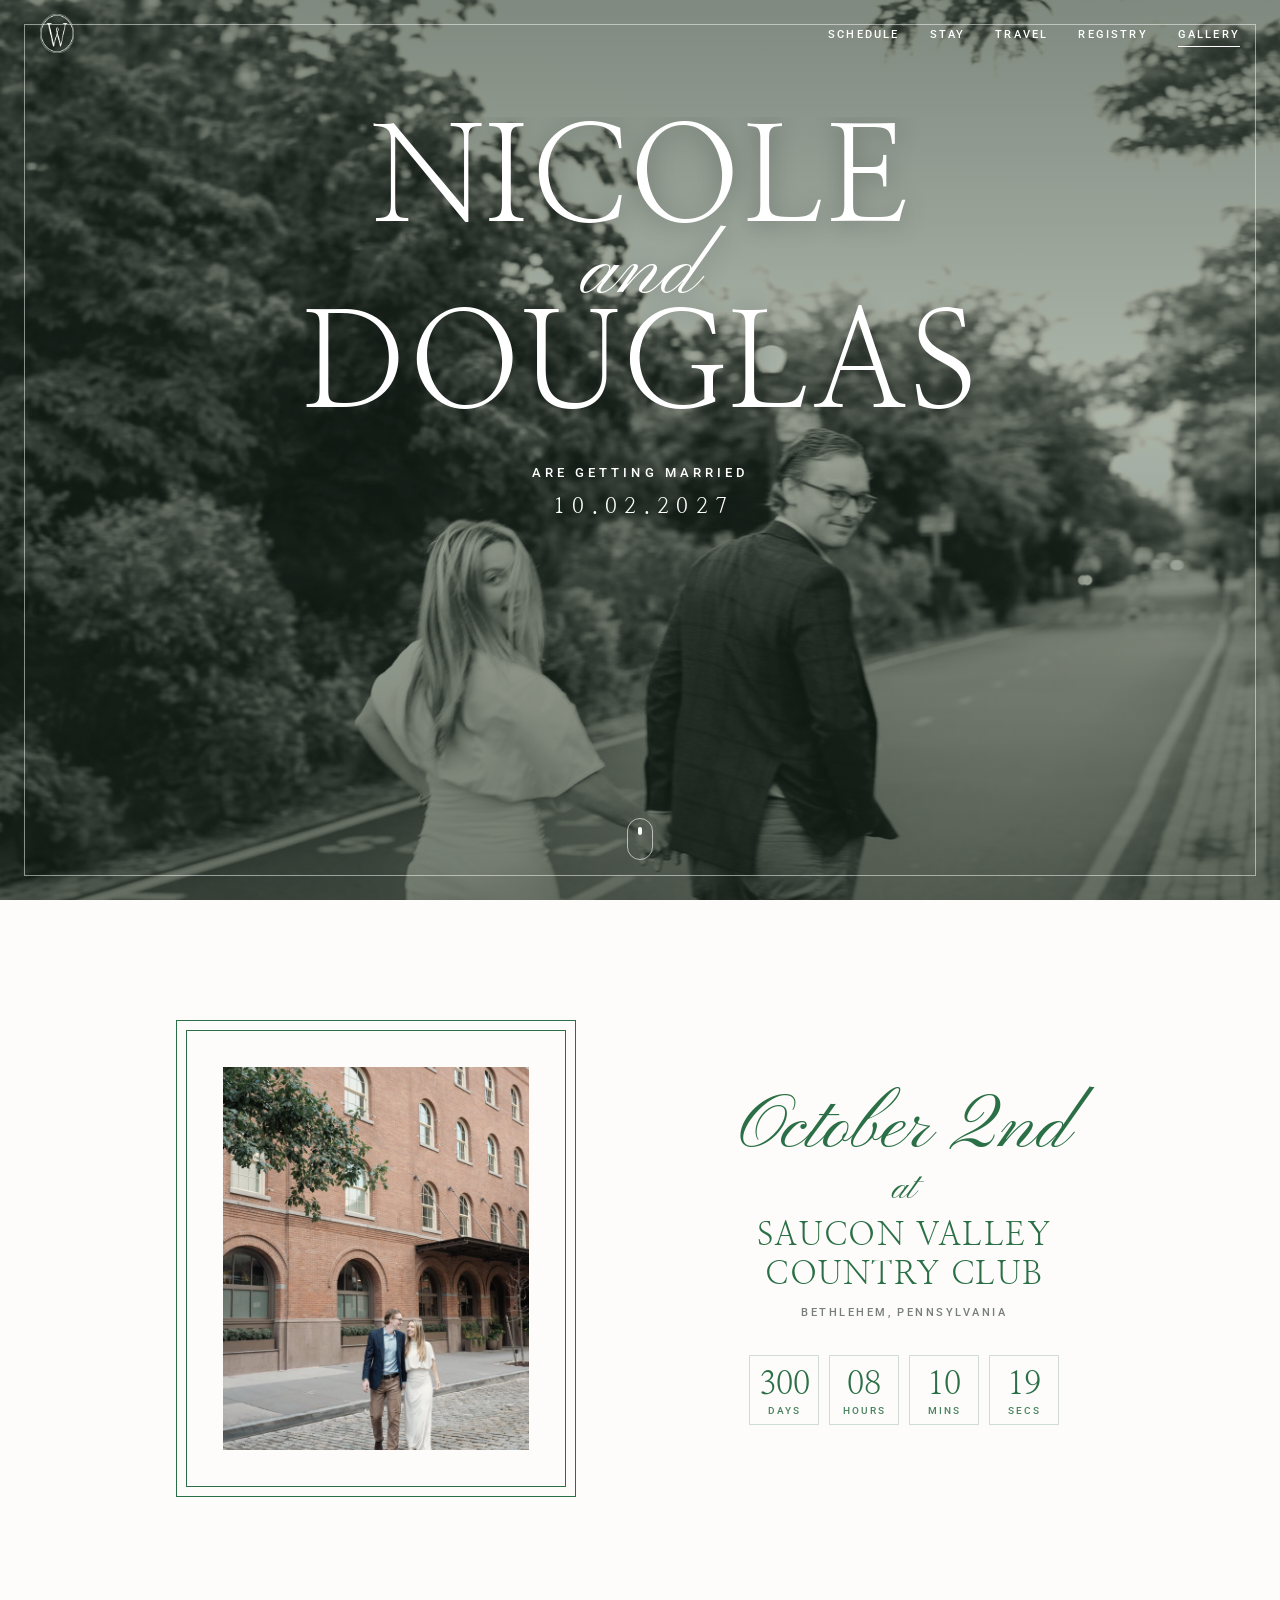
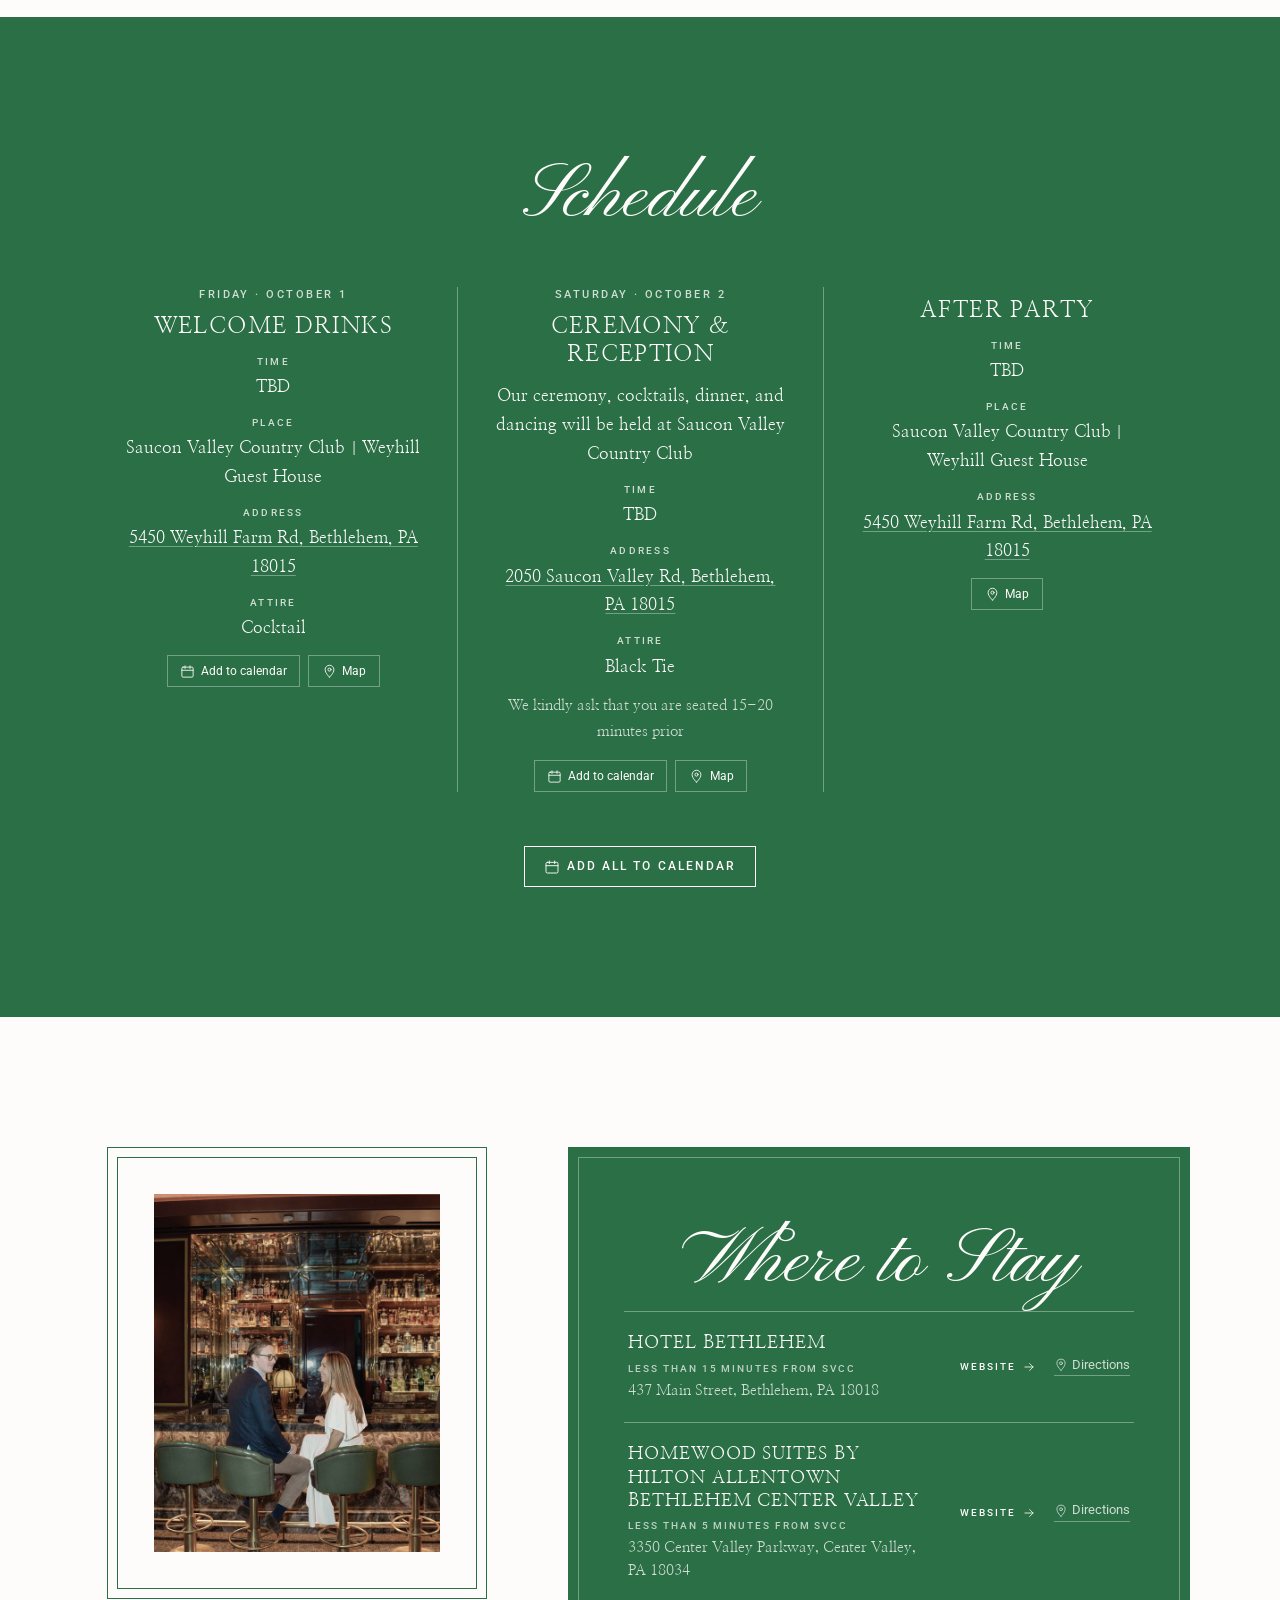
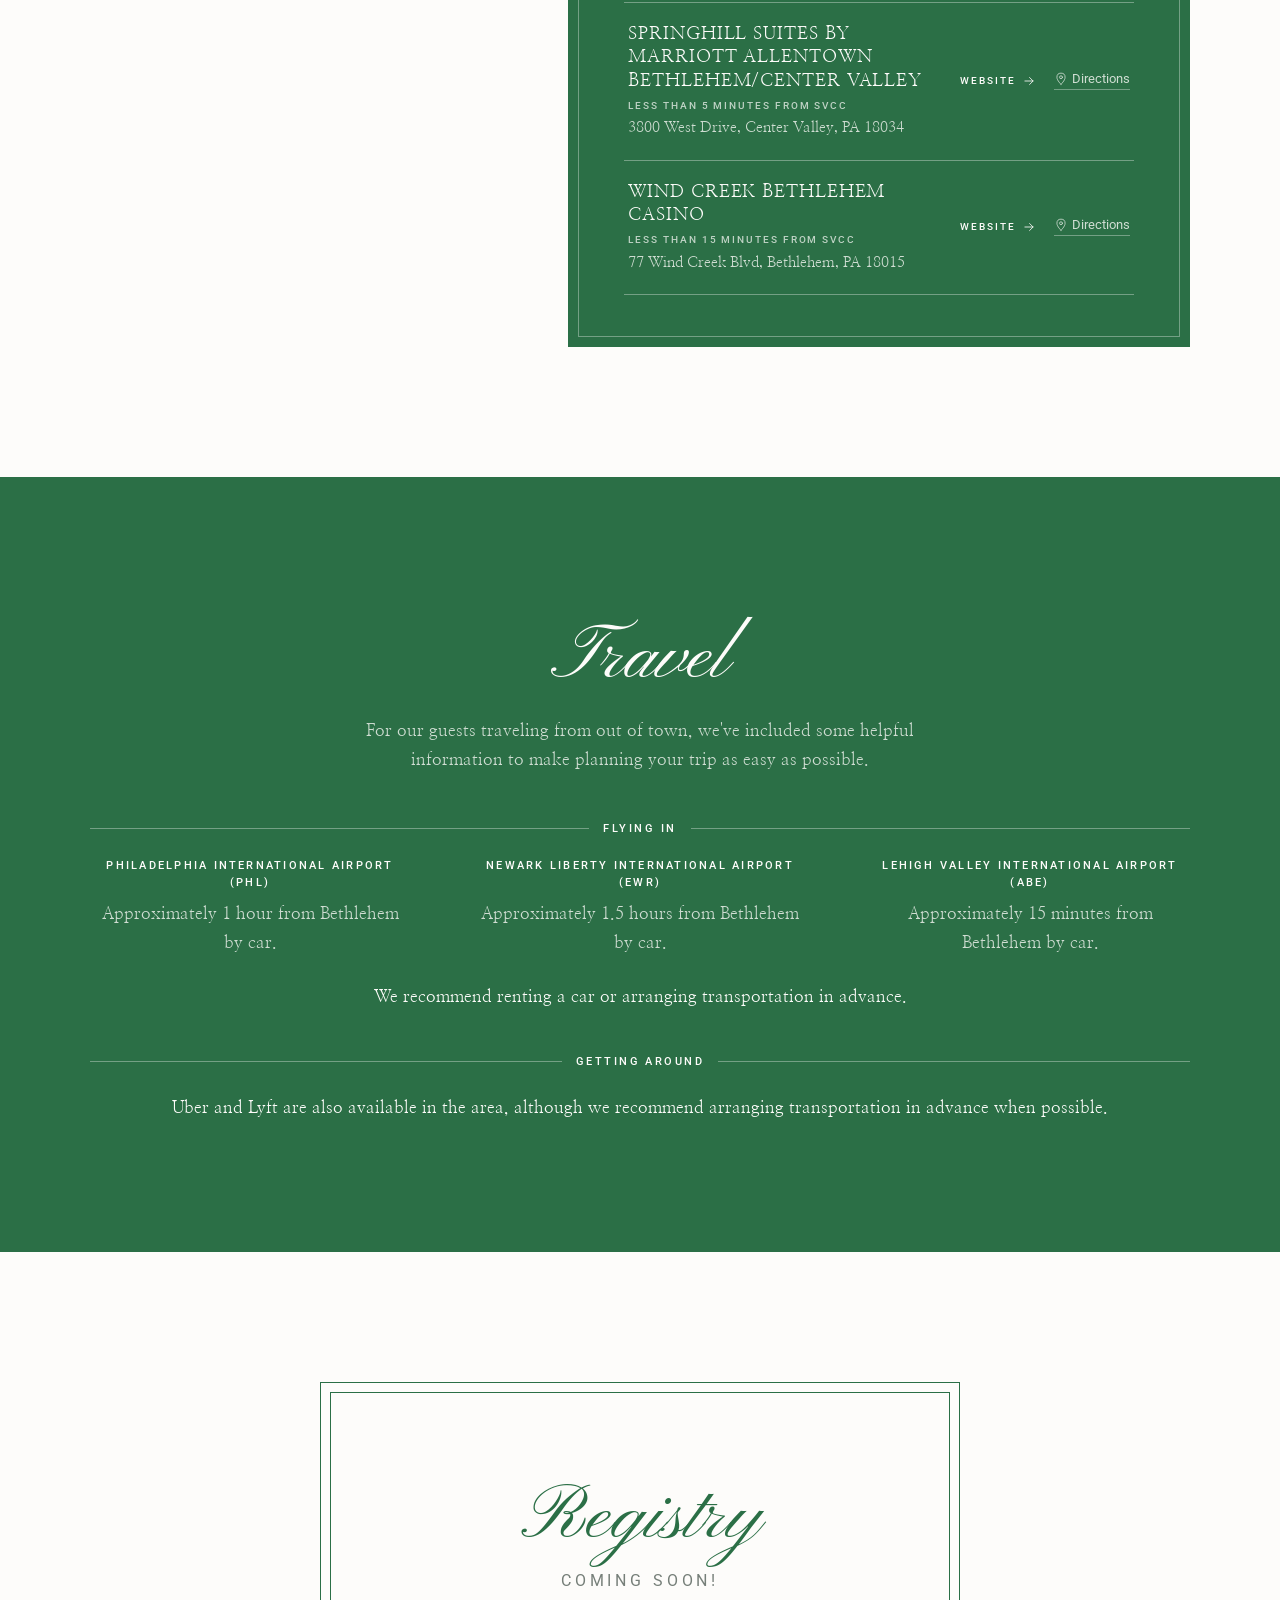
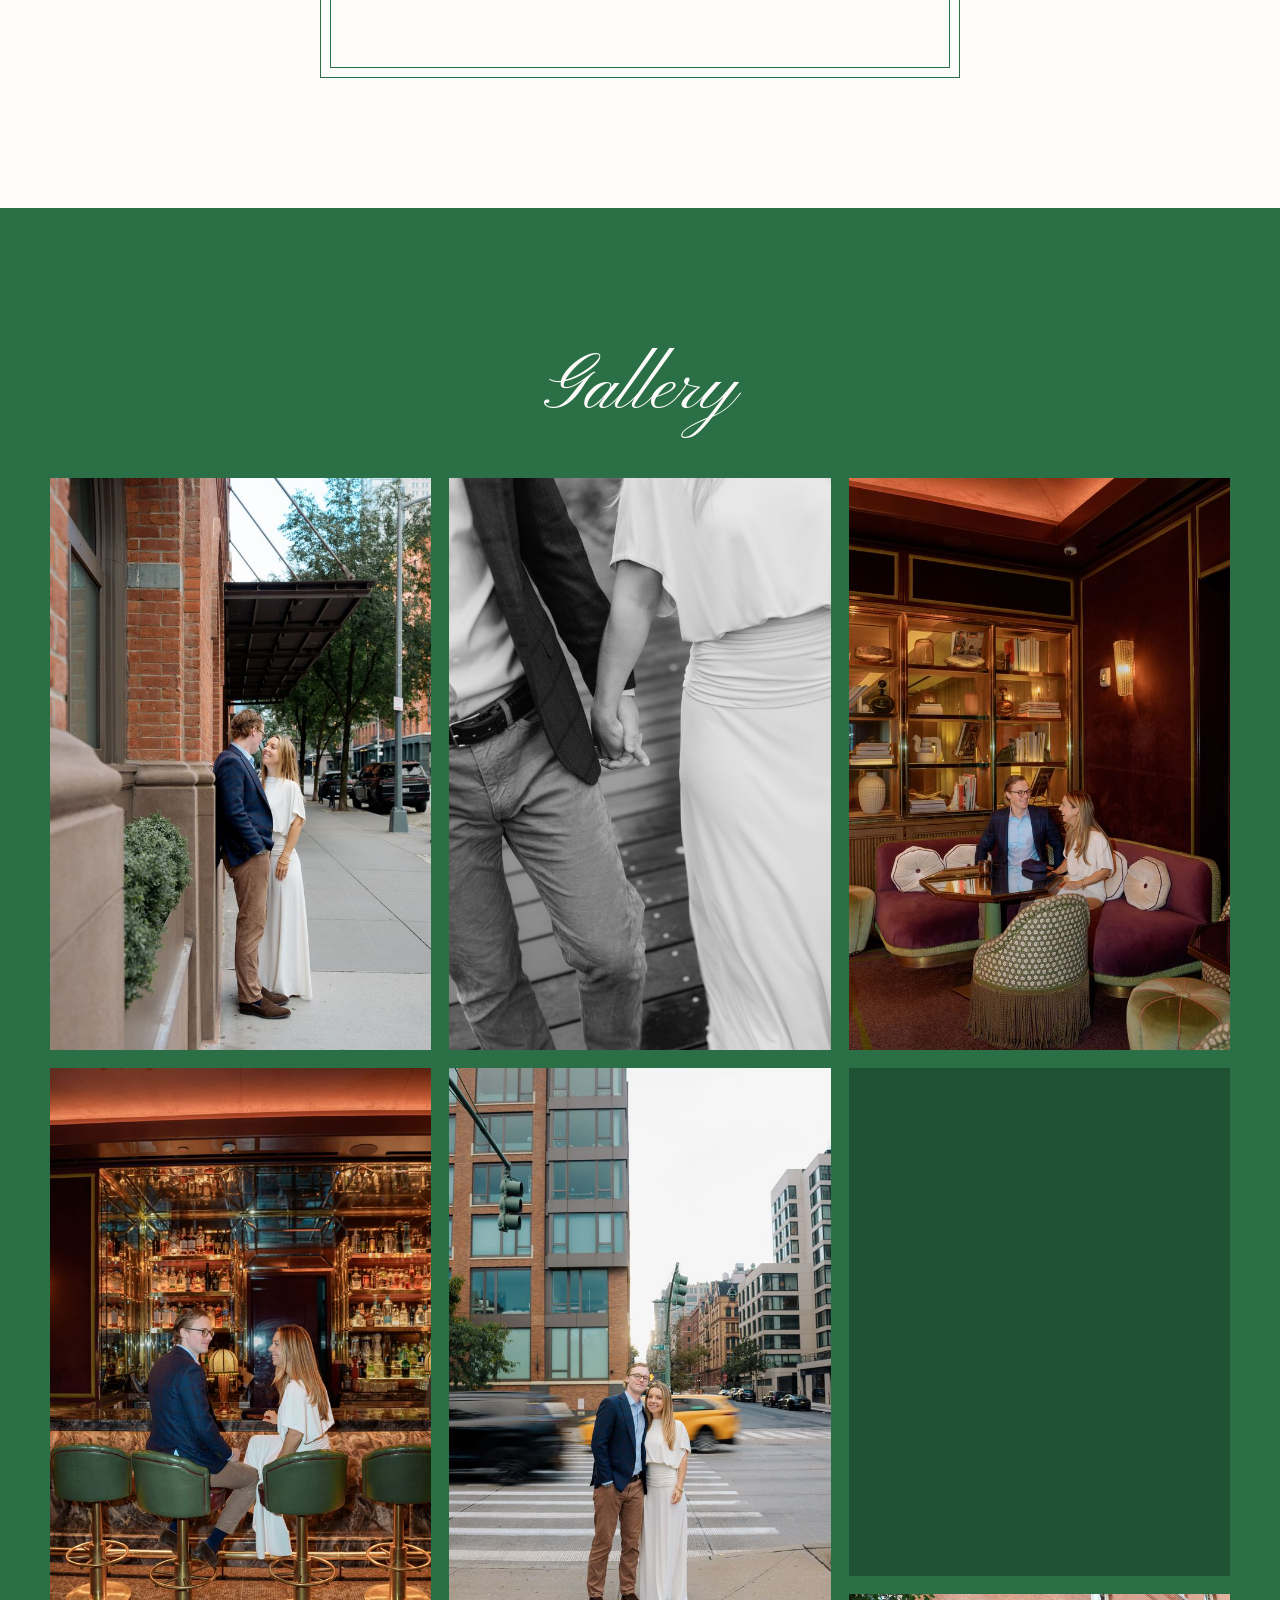
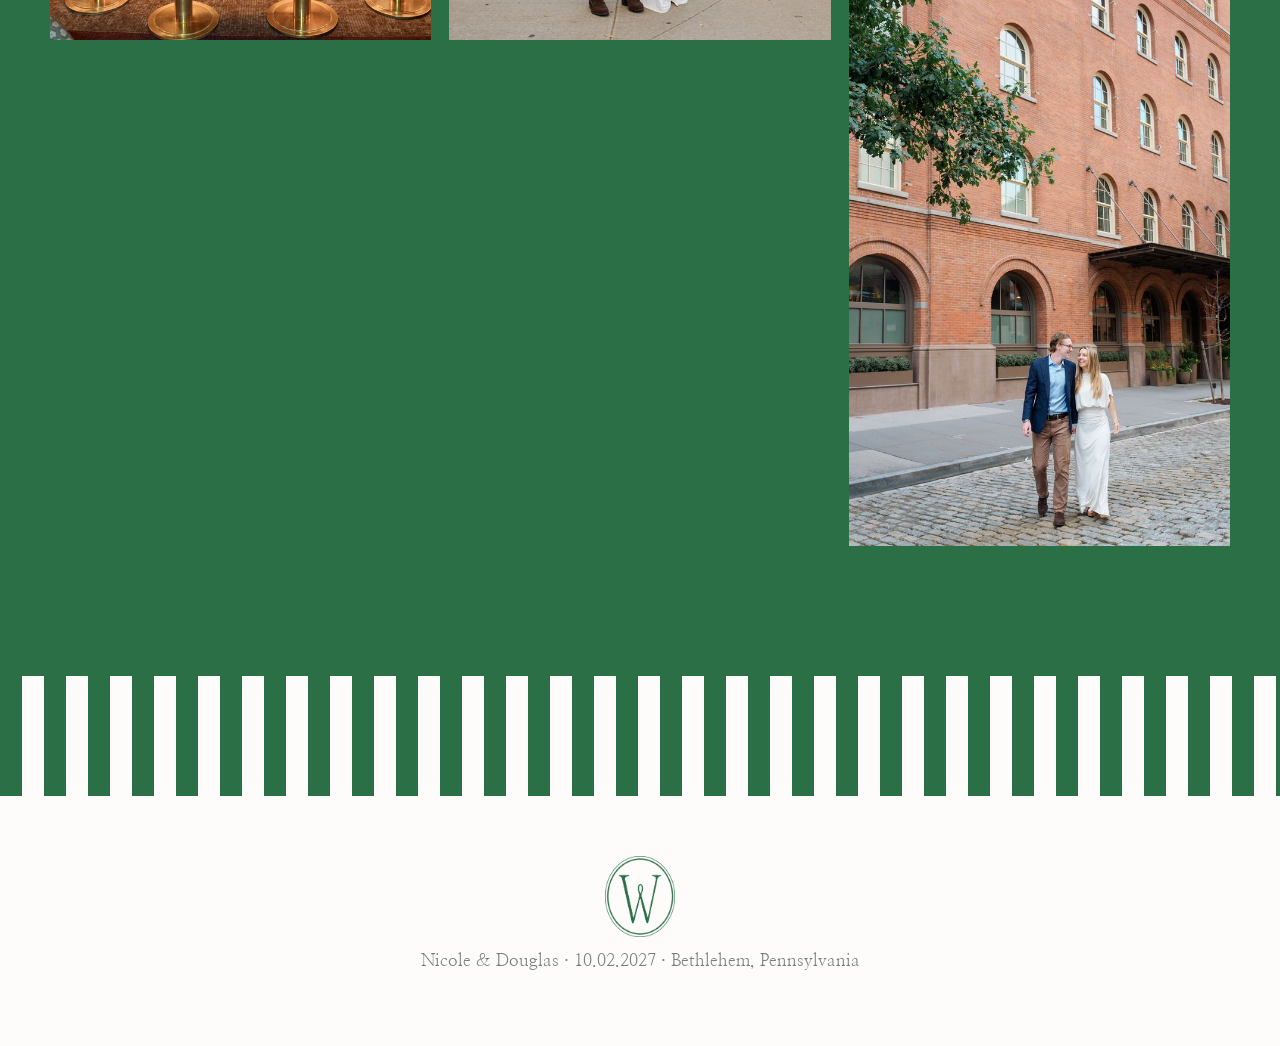
==== index.html @ 2b071f9e "Connect the room RSVP form to the Google Sheet Co-Authored-By: Claude Opus 5.5 <noreply@anthropic.co" ====
<!doctype html>
<html lang="en">
<head>
<meta charset="utf-8">
<meta name="viewport" content="width=device-width, initial-scale=1">
<title>Our Wedding</title>
<link rel="preconnect" href="https://fonts.googleapis.com">
<link rel="preconnect" href="https://fonts.gstatic.com" crossorigin>
<link href="https://fonts.googleapis.com/css2?family=Nanum+Myeongjo:wght@400;700&family=Roboto:wght@400;500&family=Pinyon+Script&display=swap" rel="stylesheet">
<script src="content.js?v=202611121103"></script>
<link rel="stylesheet" href="style.css?v=202611121103">
<link rel="icon" type="image/png" href="crest.png">
</head>
<body class="locked">

<div id="intro" aria-label="Invitation">
  <div class="env" id="env">
    <div class="env-back"></div>
    <div class="env-card" id="envCard">
      <div class="mono" id="cardMono"></div>
      <p class="label">You're invited</p>
      <div class="who" id="cardWho"></div>
      <p class="label when" id="cardWhen"></p>
      <form id="pwForm" autocomplete="off">
        <input id="pwInput" type="password" placeholder="Password" aria-label="Password">
        <button class="btn" type="submit">Open</button>
        <p class="err" id="pwErr"></p>
      </form>
    </div>
    <div class="env-front"></div>
    <div class="env-flap"></div>
    <button class="seal" id="seal" aria-label="Open the invitation"></button>
  </div>
  <p class="intro-hint">Tap the seal to open</p>
</div>

<nav class="nav" id="nav">
  <a class="mono" href="#top" id="navMono"></a>
  <ul class="nav-links" id="navLinks"></ul>
  <button class="burger" id="burger" aria-label="Menu" aria-expanded="false"><span></span><span></span><span></span></button>
</nav>
<div class="menu" id="menu"></div>

<main>
  <header class="hero" id="top">
    <figure class="hero-bg" id="heroPhoto" hidden></figure>
    <canvas class="petals" id="petals"></canvas>
    <div class="hero-text">
      <h1 class="names" id="heroNames"></h1>
      <p class="label hero-kicker rise" style="--d:2.2s" id="heroLine"></p>
      <p class="hero-date rise" style="--d:2.5s" id="heroDate"></p>
    </div>
    <a class="scroll-cue rise" style="--d:2.9s" href="#date" aria-label="Scroll down"></a>
  </header>
  <section class="std" id="date"></section>
  <div class="ribbon" id="ribbon" hidden aria-hidden="true"><div class="ribbon-track" id="ribbonTrack"></div></div>

  <section class="sec tone-blue" id="welcome"></section>
  <section class="sec tone-ivory" id="schedule"></section>
  <section class="sec tone-blue" id="stay"></section>
  <section class="sec tone-ivory" id="travel"></section>
  <section class="sec tone-blue" id="todo"></section>
  <section class="sec tone-ivory" id="attire"></section>
  <section class="sec tone-blue" id="faq"></section>
  <section class="sec" id="registry"></section>
  <section class="sec gallery" id="gallery"></section>
  <section class="sec rsvp" id="rsvp"></section>
</main>

<div class="stripes" aria-hidden="true"></div>
<footer>
  <div class="mono" id="footMono"></div>
  <p id="footText"></p>
</footer>

<button class="to-top" id="toTop" aria-label="Back to top"></button>

<div class="lightbox" id="lightbox" hidden role="dialog" aria-modal="true" aria-label="Photo viewer">
  <figure class="lb-stage"><img id="lbImg" alt=""></figure>
  <button class="lb-btn lb-prev" id="lbPrev" aria-label="Previous photo"></button>
  <button class="lb-btn lb-next" id="lbNext" aria-label="Next photo"></button>
  <button class="lb-close" id="lbClose" aria-label="Close photo viewer"></button>
  <p class="lb-count" id="lbCount"></p>
</div>

<script>
(() => {
const S = window.SITE || {};
const $ = (s, r = document) => r.querySelector(s);
const $$ = (s, r = document) => [...r.querySelectorAll(s)];
const esc = s => String(s ?? "").replace(/[&<>"']/g, c => ({ "&": "&amp;", "<": "&lt;", ">": "&gt;", '"': "&quot;", "'": "&#39;" })[c]);
const reduce = matchMedia("(prefers-reduced-motion: reduce)").matches;
const FX = { leaves: false, hearts: false, ...(S.effects || {}) };
/* Photos come in -640/-1280/-2000 sizes; a full file name (".jpg") is used as-is */
const isFile = b => /\.(jpe?g|png|webp|gif)$/i.test(b);
const imgAttrs = (b, sizes, w = 1280) => isFile(b) ? `src="${esc(b)}"`
  : `src="${esc(b)}-${w}.jpg" srcset="${[640, 1280, 2000].map(x => `${esc(b)}-${x}.jpg ${x}w`).join(", ")}" sizes="${sizes}"`;
const mapUrl = q => "https://www.google.com/maps/search/?api=1&query=" + encodeURIComponent(q);
const store = { get(k) { try { return sessionStorage.getItem(k); } catch { return null; } },
                set(k, v) { try { sessionStorage.setItem(k, v); } catch {} } };

const ICONS = {
  drinks: '<path d="M5 4h14l-7 8z"/><path d="M12 12v7M8 20h8"/><path d="M15 4l2-2"/>',
  rings: '<circle cx="9" cy="14" r="5"/><circle cx="15" cy="14" r="5"/><path d="M10 5l2-2.5L14 5l-2 2z"/>',
  dinner: '<circle cx="12" cy="13" r="5"/><path d="M3 4v5a1.5 1.5 0 0 0 3 0V4M4.5 9v11"/><path d="M20 4c-1.6 1-2.2 3-2.2 6H20v10"/>',
  party: '<path d="M9 18V6l11-2v12"/><circle cx="6" cy="18" r="3"/><circle cx="17" cy="16" r="3"/>',
  sun: '<circle cx="12" cy="10" r="4"/><path d="M12 2v2M4.9 4.9l1.4 1.4M2 10h2M20 10h2M17.7 6.3l1.4-1.4"/><path d="M2 18c2.5-2 5-2 7.5 0s5 2 7.5 0 3.5-1.3 5 0"/>',
  coffee: '<path d="M4 9h13v5a5 5 0 0 1-5 5H9a5 5 0 0 1-5-5z"/><path d="M17 11h1.5a2.5 2.5 0 0 1 0 5H17"/><path d="M8 3v3M12 3v3"/>',
  heart: '<path d="M12 20s-7-4.4-7-10a4 4 0 0 1 7-2.6A4 4 0 0 1 19 10c0 5.6-7 10-7 10z"/>',
  car: '<path d="M3 16v-4l2.2-5h13.6L21 12v4z"/><circle cx="7.5" cy="16.5" r="2"/><circle cx="16.5" cy="16.5" r="2"/><path d="M3 12h18"/>',
  plane: '<path d="M10.5 13.5L3 11l1.5-1.5 8 .5 5-5c1-1 2.5-1 3 0s0 2-1 3l-5 5 .5 8L13.5 22 11 14.5"/>',
  boat: '<path d="M3 15h18l-3 5H6z"/><path d="M12 3v12M12 4l6 8h-6"/>',
  bus: '<rect x="4" y="4" width="16" height="13" rx="2"/><path d="M4 11h16"/><circle cx="8" cy="19" r="1.5"/><circle cx="16" cy="19" r="1.5"/>',
  bike: '<circle cx="6" cy="16" r="4"/><circle cx="18" cy="16" r="4"/><path d="M6 16l4-8h5l3 8M10 8l3 8M9 6h3"/>',
  pin: '<path d="M12 21s-7-6.2-7-12a7 7 0 0 1 14 0c0 5.8-7 12-7 12z"/><circle cx="12" cy="9" r="2.5"/>',
  calendar: '<rect x="3" y="5" width="18" height="16" rx="2"/><path d="M3 10h18M8 3v4M16 3v4"/>',
  flip: '<path d="M4 12a8 8 0 0 1 14-5.3L20 9M20 4v5h-5"/><path d="M20 12a8 8 0 0 1-14 5.3L4 15M4 20v-5h5"/>',
  up: '<path d="M12 19V5M6 11l6-6 6 6"/>',
  arrow: '<path d="M5 12h14M13 6l6 6-6 6"/>',
  star: '<path d="M12 3l2.6 5.6 6 .7-4.5 4.1 1.2 6L12 16.5 6.7 19.4l1.2-6L3.4 9.3l6-.7z"/>'
};
const icon = n => `<svg class="icon" viewBox="0 0 24 24" aria-hidden="true">${ICONS[n] || ICONS.heart}</svg>`;
const SQUIG = "";
const head = (title, intro, kicker) =>
  `<div class="sec-head" data-reveal>${kicker ? `<p class="label">${esc(kicker)}</p>` : ""}<h2 class="title">${esc(title)}</h2>${SQUIG}${intro ? `<p class="intro">${esc(intro)}</p>` : ""}</div>`;

/* ---------- Colors & basics ---------- */
const monoSvg = () => `<span class="crest" aria-hidden="true"></span>`;
const colorVars = { primary: "--primary", primaryDark: "--primary-deep", accent: "--accent", background: "--bg", card: "--paper", tint: "--tint1", tint2: "--tint2", text: "--ink" };
for (const [k, v] of Object.entries(S.colors || {})) if (colorVars[k] && v) document.documentElement.style.setProperty(colorVars[k], v);

/* Adobe Fonts (MissLeGatees Pro) once the kit ID is set in content.js */
const F = S.fonts || {};
if (/^[a-z0-9]{5,12}$/i.test(F.adobeKitId || "") && F.scriptFamily) {
  const l = document.createElement("link");
  l.rel = "stylesheet"; l.href = `https://use.typekit.net/${F.adobeKitId}.css`;
  document.head.append(l);
  document.documentElement.style.setProperty("--script", `"${F.scriptFamily.replace(/["\\]/g, "")}", "Pinyon Script", cursive`);
}

const C = S.couple || {};
const mono = C.monogram || "";
const both = `${C.one || ""} & ${C.two || ""}`;
document.title = S.siteTitle || both;
$("#navMono").innerHTML = monoSvg();
$("#footMono").innerHTML = monoSvg();
$("#footText").textContent = [both, S.dateText, S.location].filter(Boolean).join(" · ") + (S.footer ? ` — ${S.footer}` : "");

/* ---------- Hero ---------- */
const H = S.hero || {};
$("#heroNames").innerHTML = `<span>${esc(C.one)}</span><span class="and">and</span><span>${esc(C.two)}</span>`;
$("#heroDate").textContent = S.dateText || "";
$("#heroLine").textContent = H.kicker || "";
if (H.photo) {
  $("#heroPhoto").hidden = false;
  $("#heroPhoto").innerHTML = `<img ${imgAttrs(H.photo, "100vw", 2000)} alt="${esc(both)}" fetchpriority="high" style="object-position:${esc(H.position || "50% 50%")}">`;
  $(".hero").classList.add("has-photo");
  document.body.classList.add("photo-hero");
}

/* ---------- Save the date: framed photo + date and place ---------- */
const shown = sec => sec && sec.show !== false;
const D = shown(S.saveTheDate) && S.saveTheDate;
if (D) {
  $("#date").innerHTML = `<div class="std-wrap">
    ${D.photo ? `<figure class="framed" data-reveal><img ${imgAttrs(D.photo, "(min-width: 820px) 400px, 84vw")} alt="${esc(D.alt)}" loading="lazy" decoding="async"></figure>` : ""}
    <div class="std-text" data-reveal style="--d:.15s">
      ${D.day ? `<p class="std-day">${esc(D.day)}</p>` : ""}
      ${D.place ? `<p class="std-at">at</p><p class="std-place">${esc(D.place)}</p>` : ""}
      ${D.city ? `<p class="label">${esc(D.city)}</p>` : ""}
      <div class="countdown" id="countdown"></div>
      ${H.tagline ? `<p class="std-note">${esc(H.tagline)}</p>` : ""}
    </div></div>`;
} else $("#date").remove();

/* ---------- Scrolling ribbon ---------- */
if (S.ribbon !== false) {
  const bits = [both, S.dateText, S.location].filter(Boolean).map(t => `<span>${esc(t)}</span><i class="crest" aria-hidden="true"></i>`).join("");
  const run = `<div class="ribbon-run">${bits.repeat(3)}</div>`;
  $("#ribbonTrack").innerHTML = run + run;
  $("#ribbon").hidden = false;
}

/* ---------- Welcome ---------- */
const W = shown(S.welcome) && S.welcome;
if (W) {
  const photos = (W.photos || []).slice(0, 5);
  const n = photos.length;
  $("#welcome").innerHTML = `<div class="paper"><div class="welcome">
    <div data-reveal>
      ${W.kicker ? `<p class="label">${esc(W.kicker)}</p>` : ""}
      <h2 class="title">${esc(W.title)}</h2>${SQUIG}
      <div style="margin-top:22px">${(W.paragraphs || []).map(p => `<p>${esc(p)}</p>`).join("")}</div>
      ${W.signature ? `<div class="sig">${esc(W.signature)}</div>` : ""}
    </div>
    ${n ? `<div class="polaroids" id="pols">${photos.map((p, i) => {
      const off = i - (n - 1) / 2;
      return `<figure class="pol" style="--x:${off * 58}%;--y:${(i % 2 ? -14 : 12)}px;--r:${off * 8 + (i % 2 ? 3 : -2)}deg;--r0:${(i % 2 ? 4 : -3)}deg;--d:${i * 120}ms;z-index:${i}">
        <div class="ph" ${p.src ? `style="background-image:url('${esc(p.src)}')"` : ""}>${p.src ? "" : "Your photo"}</div>
        <figcaption>${esc(p.caption)}</figcaption></figure>`;
    }).join("")}</div>` : ""}
  </div></div>`;
} else $("#welcome").remove();

/* ---------- Schedule ---------- */
const pad = n => String(n).padStart(2, "0");
const parseDay = d => { const [y, m, dd] = d.split("-").map(Number); return new Date(y, m - 1, dd); };
const fmtDay = d => parseDay(d).toLocaleDateString("en-US", { weekday: "long", month: "long", day: "numeric" }).replace(", ", " · ");
const fmtTime = t => { const [h, m] = t.split(":").map(Number); return `${(h % 12) || 12}:${pad(m)} ${h < 12 ? "AM" : "PM"}`; };
const events = S.schedule?.events || [];
if (events.length) {
  const row = (k, v) => v ? `<dt>${k}</dt><dd>${v}</dd>` : "";
  $("#schedule").innerHTML = `<div class="paper">${head(S.schedule.title, S.schedule.intro)}
    <div class="details">
    ${events.map((e, i) => `<article class="detail" data-reveal style="--d:${i * 120}ms">
      <div class="ev">
        ${e.date ? `<p class="label">${esc(fmtDay(e.date))}</p>` : ""}
        <h3>${esc(e.name)}</h3>
        ${e.description ? `<p class="ev-desc">${esc(e.description)}</p>` : ""}
        <dl>
          ${row("Time", e.time ? esc(e.time) : e.allDay ? "All day" : esc([e.start, e.end].filter(Boolean).map(fmtTime).join(" – ")))}
          ${row("Place", esc(e.venue).replace(/ \| /g, ' <span class="sep">|</span> '))}
          ${e.address ? row("Address", `<a href="${mapUrl(e.address)}" target="_blank" rel="noopener">${esc(e.address)}</a>`) : ""}
          ${row("Attire", esc(e.attire))}
        </dl>
        ${e.note ? `<p class="note">${esc(e.note)}</p>` : ""}
        <div class="ev-actions">
          ${e.date ? `<button class="chip-btn" data-ics="${i}">${icon("calendar")} Add to calendar</button>` : ""}
          ${e.address ? `<a class="chip-btn" href="${mapUrl(e.address)}" target="_blank" rel="noopener">${icon("pin")} Map</a>` : ""}
        </div>
      </div></article>`).join("")}
    </div>
    <div class="cal-all" data-reveal><button class="btn" data-ics="all">${icon("calendar")} Add all to calendar</button></div>
    </div>`;
} else $("#schedule").remove();

/* Calendar file (.ics) */
const icsEsc = s => String(s || "").replace(/[\\;,]/g, m => "\\" + m).replace(/\n/g, "\\n");
const ymd = d => `${d.getFullYear()}${pad(d.getMonth() + 1)}${pad(d.getDate())}`;
function downloadIcs(list, name) {
  const now = new Date();
  const stamp = `${now.getUTCFullYear()}${pad(now.getUTCMonth() + 1)}${pad(now.getUTCDate())}T${pad(now.getUTCHours())}${pad(now.getUTCMinutes())}00Z`;
  const L = ["BEGIN:VCALENDAR", "VERSION:2.0", "PRODID:-//Wedding Website//EN", "CALSCALE:GREGORIAN"];
  list.filter(e => e.date).forEach((e, i) => {
    const day = parseDay(e.date), next = new Date(day); next.setDate(day.getDate() + 1);
    L.push("BEGIN:VEVENT", `UID:${ymd(day)}-${i}-${Math.random().toString(36).slice(2)}@wedding`, `DTSTAMP:${stamp}`);
    if (e.allDay || !e.start) L.push(`DTSTART;VALUE=DATE:${ymd(day)}`, `DTEND;VALUE=DATE:${ymd(next)}`);
    else {
      L.push(`DTSTART:${ymd(day)}T${e.start.replace(":", "")}00`);
      if (e.end) L.push(`DTEND:${ymd(e.end <= e.start ? next : day)}T${e.end.replace(":", "")}00`);
    }
    L.push(`SUMMARY:${icsEsc(`${e.name} — ${both}`)}`, `LOCATION:${icsEsc([e.venue, e.address].filter(Boolean).join(", "))}`);
    if (e.note) L.push(`DESCRIPTION:${icsEsc(e.note)}`);
    L.push("END:VEVENT");
  });
  L.push("END:VCALENDAR");
  const a = document.createElement("a");
  a.href = URL.createObjectURL(new Blob([L.join("\r\n")], { type: "text/calendar" }));
  a.download = name.replace(/[^\w-]+/g, "-").toLowerCase() + ".ics";
  document.body.append(a); a.click(); a.remove();
  setTimeout(() => URL.revokeObjectURL(a.href), 1000);
}
document.addEventListener("click", e => {
  const b = e.target.closest("[data-ics]");
  if (!b) return;
  const k = b.dataset.ics;
  if (k === "all") downloadIcs(events, S.siteTitle || "wedding-weekend");
  else downloadIcs([events[+k]], events[+k].name);
  burst(e.clientX, e.clientY, 8);
});

/* ---------- Hotels: hotel key tags ---------- */
const hotels = S.stay?.hotels || [];
if (hotels.length) {
  const st = S.stay;
  $("#stay").innerHTML = `<div class="stay-split${st.photo ? "" : " no-photo"}">
    ${st.photo ? `<figure class="framed" data-reveal><img ${imgAttrs(st.photo, "(min-width: 900px) 380px, 84vw")} alt="${esc(st.alt)}" loading="lazy" decoding="async"></figure>` : ""}
    <div class="stay-panel on-green" data-reveal style="--d:.12s">${head(st.title, st.intro)}
    ${st.script ? `<p class="lead-script stay-script">${esc(st.script)}</p>` : ""}
    ${hotels.filter(h => h.price).length > 1 ? `<div class="toolbar"><button class="chip" id="sortBtn" aria-pressed="false">Sort by price ↑</button></div>` : ""}
    <ul class="hotel-list" id="hotelGrid">${hotels.map((h, i) => {
      const p = Math.max(1, Math.min(3, +h.price || 0));
      return `<li class="hotel" data-i="${i}" data-price="${h.price ? p : 0}">
        <div class="hotel-main">
          <h3>${h.link ? `<a class="hotel-link" href="${esc(h.link)}" target="_blank" rel="noopener">${esc(h.name)}</a>` : esc(h.name)}</h3>
          ${h.tag ? `<p class="hotel-tag">${esc(h.tag)}</p>` : ""}
          ${h.address ? `<p class="hotel-addr">${esc(h.address)}</p>` : ""}
          ${h.price ? `<div class="price">${"$".repeat(p)}<i>${"$".repeat(3 - p)}</i></div>` : ""}
          ${h.code ? `<div class="hotel-code"><span class="label">${esc(h.codeLabel || "Code")}</span>
            <span class="code">${esc(h.code)}</span><button class="copy" type="button" data-code="${esc(h.code)}">Copy</button></div>` : ""}
          ${h.note ? `<p class="hotel-addr">${esc(h.note)}</p>` : ""}
        </div>
        <div class="hotel-actions">
          ${h.link ? `<span class="hotel-cta">Website ${icon("arrow")}</span>` : ""}
          ${h.address ? `<a class="hotel-map" href="${mapUrl(h.address)}" target="_blank" rel="noopener">${icon("pin")} Directions</a>` : ""}
        </div>
      </li>`;
    }).join("")}</ul></div></div>`;
  const grid = $("#hotelGrid");
  grid.addEventListener("click", e => {
    const copy = e.target.closest(".copy");
    if (!copy) return;
    const done = () => { copy.textContent = "Copied ♥"; setTimeout(() => copy.textContent = "Copy", 1600); };
    navigator.clipboard?.writeText(copy.dataset.code).then(done, done) ?? done();
    burst(e.clientX, e.clientY, 8);
  });
  let sortMode = 0; // 0 original, 1 low→high, 2 high→low
  $("#sortBtn")?.addEventListener("click", ev => {
    sortMode = (sortMode + 1) % 3;
    ev.currentTarget.textContent = ["Sort by price ↑", "Price: low to high", "Price: high to low"][sortMode];
    ev.currentTarget.setAttribute("aria-pressed", sortMode ? "true" : "false");
    const cards = $$(".hotel", grid);
    const first = new Map(cards.map(c => [c, c.getBoundingClientRect()]));
    cards.sort((a, b) => sortMode === 0 ? a.dataset.i - b.dataset.i : sortMode === 1 ? a.dataset.price - b.dataset.price : b.dataset.price - a.dataset.price)
      .forEach(c => grid.append(c));
    if (!reduce) cards.forEach(c => { // slide cards to their new spots
      const a = first.get(c), b = c.getBoundingClientRect();
      c.animate([{ translate: `${a.left - b.left}px ${a.top - b.top}px` }, { translate: "0 0" }], { duration: 550, easing: "cubic-bezier(.3,.8,.3,1)" });
    });
  });
} else $("#stay").remove();

/* ---------- Travel ---------- */
const T = S.travel;
if (T && ((T.gettingHere || []).length || (T.gettingAround || []).length)) {
  const tiles = list => `<div class="facts">${list.map((t, i) => `<div class="fact" data-reveal style="--d:${i * 80}ms">
      <p class="fact-h">${esc(t.title)}</p><p>${esc(t.text)}</p></div>`).join("")}</div>`;
  $("#travel").innerHTML = `<div class="paper">${head(T.title, T.intro)}
    ${(T.gettingHere || []).length ? `<div class="sub">${esc(T.hereLabel || "Getting here")}</div>${tiles(T.gettingHere)}` : ""}
    ${T.hereNote ? `<p class="travel-note" data-reveal>${esc(T.hereNote)}</p>` : ""}
    ${(T.gettingAround || []).length || T.aroundNote ? `<div class="sub">${esc(T.aroundLabel || "Getting around")}</div>` : ""}
    ${(T.gettingAround || []).length ? tiles(T.gettingAround) : ""}
    ${T.aroundNote ? `<p class="travel-note" data-reveal>${esc(T.aroundNote)}</p>` : ""}
  </div>`;
} else $("#travel").remove();

/* ---------- Things to do ---------- */
const places = shown(S.todo) ? S.todo.places || [] : [];
if (places.length) {
  const catIcon = { coffee: "coffee", eat: "dinner", food: "dinner", drinks: "drinks", bar: "drinks", do: "sun", see: "star", shop: "heart" };
  const cats = [...new Set(places.map(p => p.category).filter(Boolean))];
  $("#todo").innerHTML = `<div class="paper">${head(S.todo.title, S.todo.intro)}
    ${cats.length > 1 ? `<div class="toolbar" data-reveal>${["All", ...cats].map((c, i) => `<button class="chip" data-cat="${esc(c)}" aria-pressed="${i === 0}">${esc(c)}</button>`).join("")}</div>` : ""}
    <div class="grid" id="todoGrid">${places.map((p, i) => `<article class="postcard" data-reveal style="--d:${Math.min(i, 8) * 70}ms" data-cat="${esc(p.category)}">
      <div class="stamp">${icon(p.icon || catIcon[(p.category || "").toLowerCase()] || "heart")}</div>
      <h3>${esc(p.name)}</h3>
      ${p.address ? `<p class="label"><a href="${mapUrl(p.address)}" target="_blank" rel="noopener">${esc(p.address)}</a></p>` : ""}
      ${p.note ? `<p>${esc(p.note)}</p>` : ""}
    </article>`).join("")}</div></div>`;
  $("#todo").addEventListener("click", e => {
    const chip = e.target.closest("[data-cat].chip");
    if (!chip) return;
    $$(".chip", $("#todo")).forEach(c => c.setAttribute("aria-pressed", c === chip));
    let n = 0;
    $$(".postcard", $("#todo")).forEach(card => {
      const show = chip.dataset.cat === "All" || card.dataset.cat === chip.dataset.cat;
      card.hidden = !show;
      card.classList.remove("pop");
      if (show) { card.style.setProperty("--d", `${n++ * 60}ms`); void card.offsetWidth; card.classList.add("pop"); }
    });
  });
} else $("#todo").remove();

/* ---------- Attire ---------- */
const looks = shown(S.attire) ? S.attire.looks || [] : [];
if (looks.length) {
  $("#attire").innerHTML = `<div class="paper">${head(S.attire.title, S.attire.intro)}
    <div class="looks">${looks.map((l, i) => `<div class="look" data-reveal style="--d:${i * 120}ms">
      <p class="label">${esc(l.event)}</p><h3>${esc(l.code)}</h3><p>${esc(l.text)}</p>
      ${(l.palette || []).length ? `<div class="swatches">${l.palette.map((c, j) => `<span style="background:${esc(c)};--i:${j}"></span>`).join("")}</div>` : ""}
    </div>`).join("")}</div></div>`;
} else $("#attire").remove();

/* ---------- FAQ ---------- */
const faqs = shown(S.faq) ? S.faq.items || [] : [];
if (faqs.length) {
  $("#faq").innerHTML = `<div class="paper">${head(S.faq.title, S.faq.intro)}
    <div>${faqs.map((f, i) => `<div class="faq-item" data-reveal style="--d:${Math.min(i, 6) * 60}ms">
      <button class="faq-q" aria-expanded="false" aria-controls="faq${i}">${esc(f.q)}<span class="pm"></span></button>
      <div class="faq-a" id="faq${i}"><div><p>${esc(f.a)}</p></div></div></div>`).join("")}</div></div>`;
  $("#faq").addEventListener("click", e => {
    const q = e.target.closest(".faq-q");
    if (!q) return;
    const open = q.parentElement.classList.toggle("open");
    q.setAttribute("aria-expanded", open);
  });
} else $("#faq").remove();

/* ---------- RSVP ---------- */
const R = shown(S.rsvp) && S.rsvp;
if (R) {
  $("#rsvp").innerHTML = `<div class="sec-head" data-reveal style="margin:0">
      <p class="label">RSVP</p><h2 class="title">${esc(R.title)}</h2>${SQUIG}
      ${R.deadline ? `<p class="deadline">${esc(R.text || "")} ${esc(R.deadline)}</p>` : '<div style="height:30px"></div>'}
      ${R.link ? `<a class="big-btn" id="rsvpBtn" href="${esc(R.link)}" target="_blank" rel="noopener">${esc(R.button || "RSVP")}</a>`
               : `<span class="big-btn" id="rsvpBtn" aria-disabled="true">Coming soon</span>`}
    </div>`;
  $("#rsvpBtn").addEventListener("click", e => burst(e.clientX, e.clientY, 18));
} else $("#rsvp").remove();

/* ---------- Registry ---------- */
const REG = shown(S.registry) && S.registry;
if (REG) {
  const links = (REG.links || []).filter(l => l.name && l.link);
  $("#registry").innerHTML = `<div class="paper registry"><div class="frame" data-reveal>${head(REG.title || "Registry")}
    ${links.length
      ? `<div class="registry-links">${links.map(l => `<a class="btn" href="${esc(l.link)}" target="_blank" rel="noopener">${esc(l.name)} ${icon("arrow")}</a>`).join("")}</div>`
      : `<p class="registry-soon">${esc(REG.text || "")}</p>`}
  </div></div>`;
} else $("#registry").remove();

/* ---------- Gallery ---------- */
const shots = shown(S.gallery) ? S.gallery.photos || [] : [];
if (shots.length) {
  $("#gallery").innerHTML = `<div class="gallery-wrap">${head(S.gallery.title || "", S.gallery.intro)}
    <div class="masonry">${shots.map((p, i) => `<button class="shot" type="button" data-reveal style="--d:${(i % 3) * 110}ms" data-shot="${i}" aria-label="View photo ${i + 1} of ${shots.length}">
      <img ${imgAttrs(p.src, "(min-width: 900px) 31vw, (min-width: 560px) 46vw, 92vw", 640)} alt="${esc(p.alt)}" loading="lazy" decoding="async"${p.ratio ? ` style="aspect-ratio:${esc(p.ratio)}"` : ""}></button>`).join("")}
    </div></div>`;
} else $("#gallery").remove();

/* Full-width photo bands between sections */
(S.bands || []).forEach(b => {
  const target = document.getElementById(b.before);
  if (!target || !b.src) return;
  const fig = document.createElement("figure");
  fig.className = "band";
  fig.innerHTML = `<img ${imgAttrs(b.src, "100vw", 2000)} alt="${esc(b.alt)}" loading="lazy" decoding="async" style="object-position:${esc(b.position || "50% 50%")}">`;
  target.before(fig);
});

/* Lightbox */
const lb = $("#lightbox"), lbImg = $("#lbImg");
let lbAt = 0, lbFrom = null;
$("#lbPrev").innerHTML = icon("arrow"); $("#lbNext").innerHTML = icon("arrow");
const lbShow = i => {
  lbAt = (i + shots.length) % shots.length;
  const p = shots[lbAt];
  lbImg.classList.remove("lb-in"); void lbImg.offsetWidth;
  lbImg.src = isFile(p.src) ? p.src : `${p.src}-2000.jpg`;
  lbImg.alt = p.alt || "";
  lbImg.classList.add("lb-in");
  $("#lbCount").textContent = `${lbAt + 1} / ${shots.length}`;
};
const lbOpen = i => { lbFrom = document.activeElement; lb.hidden = false; document.body.classList.add("lb-open"); lbShow(i); $("#lbClose").focus(); };
const lbClose = () => { lb.hidden = true; document.body.classList.remove("lb-open"); lbFrom?.focus(); };
document.addEventListener("click", e => { const b = e.target.closest("[data-shot]"); if (b) lbOpen(+b.dataset.shot); });
$("#lbPrev").addEventListener("click", () => lbShow(lbAt - 1));
$("#lbNext").addEventListener("click", () => lbShow(lbAt + 1));
$("#lbClose").addEventListener("click", lbClose);
lb.addEventListener("click", e => { if (e.target === lb || e.target.classList.contains("lb-stage")) lbClose(); });
document.addEventListener("keydown", e => {
  if (lb.hidden) return;
  if (e.key === "Escape") lbClose();
  if (e.key === "ArrowLeft") lbShow(lbAt - 1);
  if (e.key === "ArrowRight") lbShow(lbAt + 1);
});
let touchX = null;
lb.addEventListener("touchstart", e => { touchX = e.touches[0].clientX; }, { passive: true });
lb.addEventListener("touchend", e => {
  if (touchX === null) return;
  const dx = e.changedTouches[0].clientX - touchX; touchX = null;
  if (Math.abs(dx) > 40) lbShow(lbAt + (dx < 0 ? 1 : -1));
});

/* ---------- Keep backgrounds alternating and the scroll arrow pointing at the first section ---------- */
/* Cream and green take turns */
const secs = $$("main > .sec:not(.rsvp)");
secs.forEach((el, i) => { el.classList.remove("tone-blue", "tone-ivory", "tone-green"); el.classList.add(i % 2 ? "tone-ivory" : "tone-green"); });
const first = $("main > .std, main > .sec");
if (first) $(".scroll-cue").setAttribute("href", "#" + first.id);

/* ---------- Nav + menu ---------- */
const NAV = [["welcome", "Welcome"], ["schedule", "Schedule"], ["stay", "Stay"], ["travel", "Travel"], ["todo", "To-Do"], ["attire", "Attire"], ["faq", "FAQ"], ["registry", "Registry"], ["gallery", "Gallery"], ["rsvp", "RSVP"]]
  .filter(([id]) => document.getElementById(id));
$("#navLinks").innerHTML = NAV.map(([id, t]) => `<li><a href="#${id}">${t}</a></li>`).join("");
$("#menu").innerHTML = NAV.map(([id, t], i) => `<a href="#${id}" style="--i:${i}">${t}</a>`).join("");
const setMenu = open => {
  document.body.classList.toggle("menu-open", open);
  $("#burger").setAttribute("aria-expanded", open);
};
$("#burger").addEventListener("click", () => setMenu(!document.body.classList.contains("menu-open")));
$("#menu").addEventListener("click", e => { if (e.target.closest("a")) setMenu(false); });
document.addEventListener("keydown", e => { if (e.key === "Escape") setMenu(false); });

$("#toTop").innerHTML = icon("up");
$("#toTop").addEventListener("click", () => scrollTo({ top: 0, behavior: reduce ? "auto" : "smooth" }));

/* ---------- Reveal on scroll ---------- */
const io = new IntersectionObserver(entries => entries.forEach(en => {
  if (!en.isIntersecting) return;
  en.target.classList.add("in");
  io.unobserve(en.target);
}), { threshold: .15, rootMargin: "0px 0px -8% 0px" });
$$("[data-reveal], #pols").forEach(el => io.observe(el));

const spy = new IntersectionObserver(entries => entries.forEach(en => {
  if (en.isIntersecting) $$(".nav-links a").forEach(a => a.classList.toggle("active", a.getAttribute("href") === "#" + en.target.id));
}), { rootMargin: "-45% 0px -50% 0px" });
NAV.forEach(([id]) => spy.observe(document.getElementById(id)));

/* ---------- Scroll effects: nav, parallax, timeline ---------- */
const nav = $("#nav"), tl = $("#tl"), toTop = $("#toTop");
let ticking = false;
function onScroll() {
  ticking = false;
  const y = scrollY, vh = innerHeight;
  nav.classList.toggle("solid", y > vh * .6);
  if (!reduce) $$(".band").forEach(b => {
    const r = b.getBoundingClientRect();
    if (r.bottom < 0 || r.top > vh) return;
    const p = (r.top + r.height / 2 - vh / 2) / (vh + r.height); // -0.5 … 0.5 across the screen
    b.style.setProperty("--shift", `${(p * -16).toFixed(2)}%`);
  });
  toTop.classList.toggle("show", y > vh);
  if (tl) {
    const r = tl.getBoundingClientRect();
    const p = Math.max(0, Math.min(1, (vh * .6 - r.top) / r.height));
    tl.style.setProperty("--p", p);
    const reach = p * r.height;
    $$(".tl-item", tl).forEach(it => it.classList.toggle("passed", it.offsetTop + 26 <= reach));
  }
}
addEventListener("scroll", () => { if (!ticking) { ticking = true; requestAnimationFrame(onScroll); } }, { passive: true });
addEventListener("resize", onScroll);
onScroll();

/* ---------- Countdown ---------- */
const target = new Date(S.date);
const cdEl = $("#countdown");
if (!cdEl || isNaN(target)) cdEl?.remove();
else {
  cdEl.innerHTML = ["Days", "Hours", "Mins", "Secs"].map(u => `<div class="cd"><b>0</b><small>${u}</small></div>`).join("");
  const cells = $$("b", cdEl);
  const tick = () => {
    const ms = target - Date.now();
    if (ms <= 0) { cdEl.innerHTML = '<p class="married">Just married!</p>'; clearInterval(timer); return; }
    [Math.floor(ms / 864e5), Math.floor(ms / 36e5) % 24, Math.floor(ms / 6e4) % 60, Math.floor(ms / 1e3) % 60].forEach((v, i) => {
      const t = i ? pad(v) : String(v);
      if (cells[i].textContent !== t) {
        cells[i].textContent = t;
        cells[i].classList.remove("tick"); void cells[i].offsetWidth; cells[i].classList.add("tick");
      }
    });
  };
  const timer = setInterval(tick, 1000);
  tick();
}

/* ---------- Falling petals ---------- */
function petals() {
  const cv = $("#petals");
  if (reduce || !cv.getContext || !FX.leaves) return;
  const ctx = cv.getContext("2d");
  const cs = getComputedStyle(document.documentElement);
  const colors = [cs.getPropertyValue("--accent"), cs.getPropertyValue("--tint1"), cs.getPropertyValue("--primary")].map(c => c.trim());
  let w, h, running = true;
  const resize = () => {
    const dpr = Math.min(devicePixelRatio || 1, 2);
    w = cv.clientWidth; h = cv.clientHeight;
    cv.width = w * dpr; cv.height = h * dpr; ctx.setTransform(dpr, 0, 0, dpr, 0, 0);
  };
  resize(); addEventListener("resize", resize);
  const make = top => ({ x: Math.random() * w, y: top ? -20 - Math.random() * h * .3 : Math.random() * h,
    r: 5 + Math.random() * 7, vy: .35 + Math.random() * .7, ph: Math.random() * 6.28, rot: Math.random() * 6.28,
    vr: (Math.random() - .5) * .03, c: colors[Math.floor(Math.random() * colors.length)], a: .2 + Math.random() * .35 });
  const P = Array.from({ length: w < 600 ? 16 : 26 }, () => make(false));
  new IntersectionObserver(([en]) => { running = en.isIntersecting; if (running) requestAnimationFrame(draw); }).observe(cv);
  function draw() {
    if (!running) return;
    ctx.clearRect(0, 0, w, h);
    for (const p of P) {
      p.y += p.vy; p.ph += .015; p.x += Math.sin(p.ph) * .6; p.rot += p.vr;
      if (p.y > h + 20) Object.assign(p, make(true));
      ctx.save(); ctx.translate(p.x, p.y); ctx.rotate(p.rot); ctx.scale(1, .55 + .45 * Math.sin(p.ph * 2));
      ctx.globalAlpha = p.a; ctx.fillStyle = p.c;
      ctx.beginPath(); ctx.moveTo(0, -p.r);
      ctx.bezierCurveTo(p.r, -p.r * .6, p.r * .7, p.r * .7, 0, p.r);
      ctx.bezierCurveTo(-p.r * .7, p.r * .7, -p.r, -p.r * .6, 0, -p.r);
      ctx.fill(); ctx.restore();
    }
    requestAnimationFrame(draw);
  }
  requestAnimationFrame(draw);
}

/* ---------- Heart burst ---------- */
function burst(x, y, n = 14) {
  if (reduce || !x || !FX.hearts) return;
  for (let i = 0; i < n; i++) {
    const s = document.createElement("span");
    s.className = "heart"; s.textContent = "♥";
    s.style.left = x + "px"; s.style.top = y + "px";
    if (i % 3 === 0) s.style.color = "var(--primary)";
    document.body.append(s);
    const a = Math.random() * Math.PI * 2, d = 40 + Math.random() * 80;
    s.animate([
      { transform: "translate(-50%,-50%) scale(.3)", opacity: 1 },
      { transform: `translate(calc(-50% + ${Math.cos(a) * d}px), calc(-50% + ${Math.sin(a) * d - 40}px)) scale(${.7 + Math.random() * .8}) rotate(${Math.random() * 70 - 35}deg)`, opacity: 0 }
    ], { duration: 900 + Math.random() * 600, easing: "cubic-bezier(.2,.7,.3,1)" }).onfinish = () => s.remove();
  }
}

/* ---------- Envelope intro ---------- */
const intro = $("#intro"), env = $("#env"), card = $("#envCard");
const pw = (S.password || "").trim();
$("#seal").innerHTML = monoSvg();
$("#cardMono").innerHTML = monoSvg();
$("#cardWho").textContent = both;
$("#cardWhen").textContent = [S.dateText, S.location].filter(Boolean).join(" · ");
if (pw) card.classList.add("pw");

function enter() {
  store.set("opened", "1");
  intro.classList.add("leaving");
  document.body.classList.remove("locked");
  setTimeout(() => {
    intro.classList.add("gone");
    document.body.classList.add("ready");
    petals();
  }, 450);
  setTimeout(() => intro.remove(), 1500);
}
if (S.intro === false || store.get("opened")) {
  intro.remove();
  document.body.classList.remove("locked");
  document.body.classList.add("ready");
  petals();
} else {
  $("#seal").addEventListener("click", e => {
    const r = e.currentTarget.getBoundingClientRect();
    burst(r.left + r.width / 2, r.top + r.height / 2, 16);
    env.classList.add("open");
    setTimeout(() => {
      env.classList.add("out");
      if (pw) setTimeout(() => $("#pwInput").focus(), 700);
      else setTimeout(enter, 1500);
    }, reduce ? 0 : 900);
  });
  $("#pwForm").addEventListener("submit", e => {
    e.preventDefault();
    if ($("#pwInput").value.trim().toLowerCase() === pw.toLowerCase()) enter();
    else {
      $("#pwErr").textContent = "Hmm, try again";
      card.classList.remove("shake"); void card.offsetWidth; card.classList.add("shake");
    }
  });
}
})();
</script>
</body>
</html>
---- style.css ----
:root{
  --primary:#2B6F46; --primary-deep:#1F5233; --accent:#80A88E; --bg:#F7F9F8;
  --paper:#FFFFFF; --tint1:#E4EFF3; --tint2:#E4EFF3; --ink:#24332A;
  --muted:color-mix(in srgb,var(--ink) 62%,var(--bg));
  --line:color-mix(in srgb,var(--primary) 22%,transparent);
  --serif:"Nanum Myeongjo",Georgia,serif; --body:"Nanum Myeongjo",Georgia,serif; --script:"Pinyon Script",cursive; --sans:"Roboto",system-ui,sans-serif;
  --radius:0px; --shadow:0 1px 2px rgb(0 0 0/.04),0 14px 34px -14px rgb(40 40 30/.28);
}
*{box-sizing:border-box}
html{scroll-behavior:smooth;scroll-padding-top:70px}
body{margin:0;background:var(--bg);color:var(--ink);font:400 16.5px/1.75 var(--body);-webkit-font-smoothing:antialiased;overflow-x:hidden}
body.locked{overflow:hidden}
a{color:inherit}
p{margin:0 0 1em}
.label{font:500 .7rem/1.4 var(--sans);letter-spacing:.22em;text-transform:uppercase;color:var(--muted);margin:0}
.icon{width:24px;height:24px;fill:none;stroke:currentColor;stroke-width:1.4;stroke-linecap:round;stroke-linejoin:round;flex:none}
.btn{display:inline-flex;align-items:center;justify-content:center;gap:.6em;font:500 .72rem/1 var(--sans);letter-spacing:.18em;text-transform:uppercase;padding:1em 1.6em;border-radius:0;border:1px solid var(--primary);color:var(--primary);background:transparent;cursor:pointer;text-decoration:none;transition:background .25s,color .25s,transform .25s}
.btn:hover{background:var(--primary);color:var(--paper)}
.btn:active{transform:scale(.97)}
.btn .icon{width:16px;height:16px}
.chip-btn{display:inline-flex;align-items:center;gap:.45em;font:400 .78rem/1 var(--sans);padding:.6em 1em;border-radius:0;border:1px solid var(--line);background:var(--paper);color:var(--primary);cursor:pointer;text-decoration:none;transition:border-color .2s,transform .2s}
.chip-btn:hover{border-color:var(--primary);transform:translateY(-1px)}
.chip-btn .icon{width:15px;height:15px}

/* ---------- Envelope intro ---------- */
#intro{position:fixed;inset:0;z-index:100;display:grid;place-items:center;align-content:center;gap:28px;padding:16px;background:var(--bg);transition:opacity .9s ease,visibility .9s}
#intro.gone{opacity:0;visibility:hidden}
.env{position:relative;width:min(360px,84vw);aspect-ratio:3/2;perspective:1200px;margin-top:70px;transition:transform 1s cubic-bezier(.5,0,.2,1)}
#intro.leaving .env{transform:scale(1.25) translateY(-10px)}
.env-back{position:absolute;inset:0;background:var(--primary);border-radius:3px;box-shadow:var(--shadow)}
.env-card{position:absolute;left:5%;right:5%;top:5%;height:90%;z-index:2;background:var(--paper);border-radius:2px;padding:6% 8%;
  display:flex;flex-direction:column;align-items:center;justify-content:center;gap:4px;text-align:center;
  box-shadow:0 2px 10px rgb(0 0 0/.15);transition:transform 1s cubic-bezier(.3,.7,.2,1)}
.env.open .env-card{transform:translateY(-62%)}
.env.out .env-card{z-index:8;transform:translateY(-14%) scale(1.14)}
.env-card .mono{width:46px;color:var(--primary);margin-bottom:4px}
.env-card .who{font:500 1.4rem/1.05 var(--serif);text-transform:uppercase;letter-spacing:.02em;color:var(--primary);margin:4px 0}
.env-card form{display:none;flex-direction:column;align-items:center;gap:8px;width:100%;margin-top:4px}
.env-card.pw form{display:flex}
.env-card.pw .who,.env-card.pw .when{display:none}
.env-card input{width:100%;max-width:200px;padding:.6em .8em;border:1px solid var(--line);border-radius:0;background:var(--bg);font:400 .95rem var(--body);text-align:center;color:var(--ink)}
.env-card input:focus{outline:2px solid var(--accent);outline-offset:1px}
.env-card .btn{padding:.75em 1.3em}
.env-card .err{font-size:.8rem;color:#b4473f;min-height:1em;margin:0}
.env-card.shake{animation:shake .45s}
@keyframes shake{20%,60%{translate:-7px 0}40%,80%{translate:7px 0}}
.env-front{position:absolute;inset:0;z-index:4;border-radius:3px;background:var(--tint1);
  clip-path:polygon(0 0,50% 54%,100% 0,100% 100%,0 100%)}
.env-flap{position:absolute;left:0;right:0;top:0;height:60%;z-index:5;background:color-mix(in srgb,var(--tint1) 88%,black);
  clip-path:polygon(0 0,100% 0,50% 100%);transform-origin:top;transition:transform .8s ease,z-index 0s .4s}
.env.open .env-flap{transform:rotateX(180deg);z-index:1}
.seal{position:absolute;left:50%;top:58%;z-index:7;width:76px;height:76px;margin:-38px 0 0 -38px;border:0;border-radius:50%;cursor:pointer;
  display:grid;place-items:center;padding:0;color:var(--paper);
  background:radial-gradient(circle at 34% 30%,color-mix(in srgb,var(--primary) 65%,white),var(--primary) 50%,color-mix(in srgb,var(--primary) 70%,black));
  box-shadow:0 5px 12px rgb(0 0 0/.3),inset 0 0 0 5px color-mix(in srgb,var(--primary) 80%,black 20%),inset 0 0 0 7px color-mix(in srgb,var(--primary) 70%,white);
  animation:breathe 2.4s ease-in-out infinite;transition:transform .5s,opacity .5s}
.seal .crest{width:34px}
.seal:focus-visible{outline:3px solid var(--primary);outline-offset:3px}
.env.open .seal{animation:none;transform:scale(.2) rotate(-50deg);opacity:0;pointer-events:none}
@keyframes breathe{50%{transform:scale(1.07) rotate(-3deg)}}
.intro-hint{font:1.7rem/1 var(--script);color:var(--primary);transition:opacity .4s;margin:0}
.env.open + .intro-hint{opacity:0}

/* ---------- Nav ---------- */
.nav{position:fixed;inset:0 0 auto 0;z-index:50;display:flex;align-items:center;justify-content:space-between;
  padding:14px clamp(16px,4vw,40px);color:var(--primary);transition:background .4s,color .4s,box-shadow .4s,padding .4s}
.nav.solid{background:color-mix(in srgb,var(--bg) 90%,transparent);backdrop-filter:blur(10px);-webkit-backdrop-filter:blur(10px);color:var(--primary);box-shadow:0 1px 0 var(--line);padding-block:8px}
.nav .mono{display:block;width:34px;text-decoration:none}
.nav-links{display:none;gap:clamp(16px,2.4vw,30px);list-style:none;margin:0;padding:0}
.nav-links a{font:500 .68rem/1 var(--sans);letter-spacing:.2em;text-transform:uppercase;text-decoration:none;position:relative;padding:6px 0}
.nav-links a::after{content:"";position:absolute;left:0;right:0;bottom:0;height:1px;background:currentColor;transform:scaleX(0);transform-origin:left;transition:transform .35s}
.nav-links a:hover::after,.nav-links a.active::after{transform:scaleX(1)}
.burger{width:44px;height:44px;border:0;background:none;color:inherit;cursor:pointer;position:relative}
.burger span{position:absolute;left:11px;right:11px;height:1.5px;background:currentColor;transition:transform .35s,opacity .2s}
.burger span:nth-child(1){top:16px}.burger span:nth-child(2){top:22px}.burger span:nth-child(3){top:28px}
body.menu-open .burger span:nth-child(1){transform:translateY(6px) rotate(45deg)}
body.menu-open .burger span:nth-child(2){opacity:0}
body.menu-open .burger span:nth-child(3){transform:translateY(-6px) rotate(-45deg)}
body.menu-open .nav{color:var(--paper);background:transparent;box-shadow:none;backdrop-filter:none}
@media(min-width:900px){.nav-links{display:flex}.burger{display:none}}
.menu{position:fixed;inset:0;z-index:45;background:var(--primary-deep);color:var(--paper);display:flex;flex-direction:column;justify-content:center;gap:6px;padding:80px 32px;
  clip-path:circle(0 at calc(100% - 38px) 36px);transition:clip-path .65s cubic-bezier(.7,0,.2,1);visibility:hidden}
body.menu-open .menu{clip-path:circle(150% at calc(100% - 38px) 36px);visibility:visible}
.menu a{font:400 2.2rem/1.25 var(--serif);text-transform:uppercase;text-decoration:none;opacity:0;transform:translateX(-18px);transition:opacity .4s,transform .4s;transition-delay:calc(var(--i)*55ms + .2s)}
body.menu-open .menu a{opacity:1;transform:none}

/* ---------- Hero ---------- */
.hero{position:relative;min-height:100svh;display:grid;place-items:center;text-align:center;color:var(--primary);overflow:hidden;isolation:isolate;padding:100px 16px 110px;background:var(--bg)}
.hero::before{content:"";position:absolute;inset:clamp(10px,2.5vw,24px);border:1px solid var(--line);pointer-events:none;z-index:-1}
.petals{position:absolute;inset:0;z-index:-1;width:100%;height:100%;pointer-events:none}
.crest{display:block;width:100%;aspect-ratio:750/870;background:currentColor;
  -webkit-mask:url(crest.png) center/contain no-repeat;mask:url(crest.png) center/contain no-repeat}
.hero-mono{width:clamp(78px,15vw,110px);margin:0 auto 24px}
.hero-mono .crest{opacity:0;transform:scale(.82) rotate(-6deg)}
body.ready .hero-mono .crest{animation:crest-in 1.4s .2s cubic-bezier(.2,.8,.25,1.15) forwards}
@keyframes crest-in{to{opacity:1;transform:none}}
@keyframes draw{to{stroke-dashoffset:0}}
@keyframes fadein{to{opacity:1}}
.names{display:inline-block;font:500 clamp(3rem,13.5vw,7.4rem)/.95 var(--serif);text-transform:uppercase;letter-spacing:.005em;margin:0;padding:.06em .25em .02em;
  -webkit-mask-image:linear-gradient(90deg,#000 50%,transparent 60%);mask-image:linear-gradient(90deg,#000 50%,transparent 60%);
  -webkit-mask-size:220% 100%;mask-size:220% 100%;-webkit-mask-repeat:no-repeat;mask-repeat:no-repeat;-webkit-mask-position:100% 0;mask-position:100% 0}
.names .amp{font-weight:400}
body.ready .names{animation:write 2.2s .9s cubic-bezier(.45,0,.3,1) forwards}
@keyframes write{to{-webkit-mask-position:0 0;mask-position:0 0}}
.hero-date{font:400 clamp(2.9rem,12.5vw,6.8rem)/1 var(--serif);letter-spacing:.03em;font-variant-numeric:lining-nums;margin:.02em 0 .3em}
.hero .label{color:var(--primary);letter-spacing:.1em;font-size:clamp(.68rem,2.1vw,.86rem)}
.hero-script{font:clamp(1.5rem,4.2vw,2.1rem)/1.2 var(--script);margin:26px 0 0}
.hero-photo{width:min(520px,82vw);aspect-ratio:4/3;margin:40px auto 0;background:center/cover;outline:1px solid var(--line);outline-offset:8px}
.rise{opacity:0;transform:translateY(16px)}
body.ready .rise{animation:rise 1s var(--d,0s) cubic-bezier(.2,.7,.2,1) forwards}
@keyframes rise{to{opacity:1;transform:none}}
.countdown{display:flex;gap:10px;justify-content:center;margin-top:30px;flex-wrap:wrap}
.cd{min-width:70px;padding:12px 8px 9px;border:1px solid var(--line);background:var(--paper)}
.cd b{display:block;font:500 2rem/1 var(--serif);font-variant-numeric:lining-nums}
.cd b.tick{animation:flip .55s cubic-bezier(.3,1.4,.5,1)}
@keyframes flip{from{transform:perspective(200px) rotateX(-90deg);opacity:.2}to{transform:none;opacity:1}}
.cd small{display:block;margin-top:6px;font:500 .6rem/1 var(--sans);letter-spacing:.2em;text-transform:uppercase;opacity:.85}
.married{font:2.4rem var(--script);margin:0}
.scroll-cue{position:absolute;bottom:40px;left:50%;margin-left:-13px;width:26px;height:42px;border:1.5px solid var(--line);border-radius:14px}
.scroll-cue::after{content:"";position:absolute;left:50%;top:8px;width:4px;height:8px;margin-left:-2px;border-radius:2px;background:var(--primary);animation:wheel 1.8s infinite}
@keyframes wheel{0%{opacity:0;transform:none}30%{opacity:1}100%{opacity:0;transform:translateY(14px)}}

/* ---------- Sections ---------- */
.sec{position:relative;padding:clamp(80px,11vw,130px) 16px}
.paper{position:relative;z-index:1;max-width:940px;margin:0 auto;background:var(--paper);padding:clamp(40px,6vw,72px) clamp(26px,5vw,68px);box-shadow:var(--shadow)}
.paper::before{content:"";position:absolute;inset:10px;border:1px solid var(--line);pointer-events:none}
.tone-ivory{background:var(--bg)}
.tone-blue{background:var(--tint1)}
.tone-sage{background:var(--tint2)}
.sec-head{text-align:center;margin-bottom:clamp(30px,5vw,48px)}
.title{font:500 clamp(2.2rem,6.5vw,3.8rem)/1.05 var(--serif);text-transform:uppercase;letter-spacing:.01em;color:var(--primary);margin:.15em 0 .1em}
.squiggle{width:150px;height:16px;display:block;margin:10px auto 0;fill:none;stroke:var(--primary);stroke-width:1;stroke-dasharray:160;stroke-dashoffset:160;transition:stroke-dashoffset 1.6s .35s ease}
.in .squiggle,.squiggle.in{stroke-dashoffset:0}
.intro{max-width:560px;margin:18px auto 0;color:var(--muted)}
.lead-script{font:clamp(1.6rem,4.5vw,2.2rem)/1.2 var(--script);color:var(--primary);margin:14px 0 0}
[data-reveal]{opacity:0;transform:translateY(26px);transition:opacity .9s ease,transform .9s cubic-bezier(.2,.7,.2,1);transition-delay:var(--d,0s)}
[data-reveal].in{opacity:1;transform:none}
.sub{font:500 .7rem/1 var(--sans);letter-spacing:.22em;text-transform:uppercase;color:var(--primary);display:flex;align-items:center;gap:14px;margin:36px 0 18px}
.sub::after{content:"";flex:1;height:1px;background:var(--line)}

/* ---------- Welcome ---------- */
.welcome{display:grid;gap:40px;align-items:center}
@media(min-width:820px){.welcome{grid-template-columns:1.1fr 1fr}}
.welcome .title{text-align:left}
.welcome .squiggle{margin-left:0}
.sig{font:2.3rem/1 var(--script);color:var(--primary);margin-top:10px}
.polaroids{position:relative;height:330px;display:grid;place-items:center}
.pol{position:absolute;width:min(190px,44vw);margin:0;background:#fff;padding:10px 10px 40px;box-shadow:0 12px 26px -10px rgb(0 0 0/.4);
  transform:rotate(var(--r0,0deg));transition:transform 1.2s cubic-bezier(.2,.9,.25,1.15);transition-delay:var(--d,0s);cursor:pointer}
.polaroids.in .pol{transform:translate(var(--x),var(--y)) rotate(var(--r))}
.polaroids.in .pol:hover{transform:translate(var(--x),calc(var(--y) - 10px)) rotate(0deg) scale(1.06);z-index:5;transition-duration:.4s;transition-delay:0s}
.pol .ph{aspect-ratio:1;background:var(--tint1) center/cover;display:grid;place-items:center;color:var(--muted);font:italic 400 .95rem var(--serif)}
.pol figcaption{position:absolute;left:0;right:0;bottom:9px;text-align:center;font:1.3rem/1 var(--script);color:var(--primary)}

/* ---------- Hotels ---------- */
.toolbar{display:flex;justify-content:center;gap:8px;flex-wrap:wrap;margin-bottom:26px}
.grid{display:grid;gap:18px;grid-template-columns:repeat(auto-fill,minmax(250px,1fr))}
.grid:has(> :only-child){grid-template-columns:minmax(0,420px);justify-content:center}
.flip{perspective:1100px}
.flip-in{display:grid;min-height:250px;transition:transform .85s cubic-bezier(.3,.8,.25,1.1);transform-style:preserve-3d}
.flip.on .flip-in{transform:rotateY(180deg)}
.face{grid-area:1/1;-webkit-backface-visibility:hidden;backface-visibility:hidden;border-radius:var(--radius);padding:24px;border:1px solid var(--line);background:var(--paper);display:flex;flex-direction:column;gap:8px;cursor:pointer}
.face.front:hover{border-color:var(--primary)}
.flip.static .flip-in{min-height:170px}
.flip.static .face{cursor:default}
.flip.static .face.front:hover{border-color:var(--line)}
.face h3{font:500 1.55rem/1.1 var(--serif);text-transform:uppercase;letter-spacing:.02em;color:var(--primary);margin:0}
.price{font:500 1.05rem var(--serif);letter-spacing:.08em;color:var(--primary)}
.price i{font-style:normal;opacity:.25}
.face .spacer{flex:1}
.flip-btn{align-self:flex-start;background:none;border:0;padding:0;font:500 .66rem/1 var(--sans);letter-spacing:.2em;text-transform:uppercase;color:inherit;cursor:pointer;display:inline-flex;align-items:center;gap:6px}
.flip-btn .icon{width:15px;height:15px;transition:transform .4s}
.flip-btn:hover .icon{transform:rotate(180deg)}
.face.back{transform:rotateY(180deg);background:var(--primary);color:var(--paper);border-color:var(--primary)}
.face.back .label{color:inherit;opacity:.75}
.code-row{display:flex;align-items:center;gap:10px;flex-wrap:wrap}
.code{font:500 1.5rem/1.1 var(--serif);letter-spacing:.06em}
.copy{background:rgb(255 255 255/.15);border:1px solid rgb(255 255 255/.4);color:inherit;border-radius:999px;padding:.45em .9em;font:400 .72rem var(--sans);cursor:pointer;transition:background .2s}
.copy:hover{background:rgb(255 255 255/.28)}
.face.back .small{font-size:.88rem;opacity:.9;margin:0}
.face.back .btn{border-color:var(--paper);color:var(--paper);align-self:flex-start}
.face.back .btn:hover{background:var(--paper);color:var(--primary)}

/* ---------- Travel ---------- */
.tiles{display:grid;gap:16px;grid-template-columns:repeat(auto-fill,minmax(230px,1fr))}
.tile{display:flex;gap:16px;align-items:flex-start;padding:20px;border-radius:var(--radius);background:color-mix(in srgb,var(--tint1) 35%,var(--paper));border:1px solid var(--line)}
.tile .bubble{width:46px;height:46px;border-radius:50%;flex:none;display:grid;place-items:center;background:var(--paper);color:var(--primary);border:1px solid var(--line)}
.tile:hover .bubble .icon{animation:wiggle .6s}
@keyframes wiggle{25%{transform:rotate(-12deg)}50%{transform:rotate(10deg)}75%{transform:rotate(-5deg)}}
.tile h3{font:500 1.4rem/1.1 var(--serif);color:var(--primary);margin:4px 0 6px}
.tile p{margin:0;font-size:.95rem;color:var(--muted)}
.travel-note{margin:18px 0 0;text-align:center;color:var(--primary)}
.sub + .travel-note{text-align:left;font-style:normal;color:var(--ink);margin-top:0}

/* ---------- Things to do ---------- */
.chip{font:400 .8rem/1 var(--sans);padding:.65em 1.2em;border-radius:0;border:1px solid var(--line);background:var(--paper);color:var(--primary);cursor:pointer;transition:background .25s,color .25s,border-color .25s}
.chip:hover{border-color:var(--primary)}
.chip[aria-pressed="true"]{background:var(--primary);color:var(--paper);border-color:var(--primary)}
.postcard{position:relative;background:var(--paper);border:1px solid var(--line);border-radius:6px;padding:22px 76px 20px 22px;transition:transform .35s,box-shadow .35s}
.postcard:hover{transform:translateY(-4px) rotate(-.6deg);box-shadow:var(--shadow)}
.postcard.pop{animation:pop .5s var(--d,0s) cubic-bezier(.3,1.5,.5,1) backwards}
@keyframes pop{from{opacity:0;transform:scale(.9) translateY(10px)}}
.postcard[hidden]{display:none}
.stamp{position:absolute;top:16px;right:16px;width:46px;height:54px;border:1.5px dashed var(--accent);border-radius:2px;display:grid;place-items:center;color:var(--primary);transform:rotate(5deg);transition:transform .4s}
.postcard:hover .stamp{transform:rotate(-6deg) scale(1.08)}
.postcard h3{font:500 1.5rem/1.15 var(--serif);color:var(--primary);margin:0 0 4px}
.postcard .label a{text-decoration:none}
.postcard .label a:hover{text-decoration:underline}
.postcard p:not(.label){margin:8px 0 0;font-size:.95rem}

/* ---------- Attire ---------- */
.looks{display:grid;gap:18px;grid-template-columns:repeat(auto-fit,minmax(260px,1fr))}
.look{padding:28px;border:1px solid var(--line);background:color-mix(in srgb,var(--tint1) 35%,var(--paper));text-align:center}
.look h3{font:500 1.75rem/1.1 var(--serif);text-transform:uppercase;letter-spacing:.02em;color:var(--primary);margin:.2em 0 .4em}
.look p{margin:0;color:var(--muted)}
.swatches{display:flex;justify-content:center;gap:10px;margin-top:20px}
.swatches span{width:34px;height:34px;border-radius:50%;border:3px solid var(--paper);box-shadow:0 0 0 1px var(--line);transform:scale(0);transition:transform .6s cubic-bezier(.3,1.8,.5,1);transition-delay:calc(var(--i)*110ms + .3s)}
.look.in .swatches span{transform:none}

/* ---------- FAQ ---------- */
.faq-item{border-bottom:1px solid var(--line)}
.faq-q{width:100%;display:flex;justify-content:space-between;align-items:center;gap:16px;padding:20px 0;background:none;border:0;cursor:pointer;text-align:left;font:500 1.4rem/1.25 var(--serif);color:var(--primary)}
.faq-q .pm{position:relative;width:18px;height:18px;flex:none}
.faq-q .pm::before,.faq-q .pm::after{content:"";position:absolute;left:0;right:0;top:50%;height:1.5px;margin-top:-.75px;background:currentColor;transition:transform .35s}
.faq-q .pm::after{transform:rotate(90deg)}
.faq-item.open .pm::after{transform:rotate(0)}
.faq-item.open .pm::before{transform:rotate(180deg)}
.faq-a{display:grid;grid-template-rows:0fr;transition:grid-template-rows .45s ease}
.faq-item.open .faq-a{grid-template-rows:1fr}
.faq-a > div{overflow:hidden}
.faq-a p{padding:0 0 22px;margin:0;color:var(--muted)}

/* ---------- RSVP + footer ---------- */
.rsvp{background:var(--primary);color:var(--paper);text-align:center;overflow:hidden}
.rsvp::before{content:"";position:absolute;inset:clamp(10px,2.5vw,24px);border:1px solid rgb(255 255 255/.35);pointer-events:none}
.rsvp .squiggle{stroke:var(--paper)}
.rsvp .title{color:var(--paper)}
.rsvp .label{color:inherit;opacity:.8}
.rsvp .deadline{font:400 1.3rem var(--serif);margin:14px 0 30px}
.big-btn{position:relative;overflow:hidden;font:2.4rem/1 var(--script);padding:.45em 1.6em .4em;border-radius:0;border:0;background:var(--paper);color:var(--primary);cursor:pointer;text-decoration:none;display:inline-block;box-shadow:0 10px 30px -10px rgb(0 0 0/.5);transition:transform .3s}
.big-btn:hover{transform:translateY(-3px) scale(1.03)}
.big-btn::after{content:"";position:absolute;top:0;bottom:0;width:40%;left:-60%;background:linear-gradient(90deg,transparent,color-mix(in srgb,var(--accent) 35%,transparent),transparent);transform:skewX(-20deg);animation:shine 3.5s 1s infinite}
@keyframes shine{0%{left:-60%}35%,100%{left:130%}}
.big-btn[aria-disabled="true"]{opacity:.6;cursor:default}
footer{text-align:center;padding:60px 16px 70px;background:var(--bg)}
footer .mono{width:70px;margin:0 auto;color:var(--primary)}
footer p{margin:10px 0 0;color:var(--muted)}
.to-top{position:fixed;right:16px;bottom:16px;z-index:40;width:48px;height:48px;border-radius:50%;border:1px solid var(--line);background:var(--paper);color:var(--primary);display:grid;place-items:center;cursor:pointer;box-shadow:var(--shadow);opacity:0;transform:translateY(16px) scale(.8);pointer-events:none;transition:opacity .35s,transform .35s}
.to-top.show{opacity:1;transform:none;pointer-events:auto}
.to-top:hover .icon{animation:hop .5s}
@keyframes hop{50%{transform:translateY(-4px)}}
.heart{position:fixed;z-index:200;pointer-events:none;font-size:16px;line-height:1;color:var(--accent)}

/* ---------- Registry ---------- */
.registry{text-align:center}
.registry .sec-head{margin-bottom:10px}
.registry-soon{margin:8px 0 0;font-size:clamp(2.2rem,6vw,3rem)}
.registry-links{display:flex;flex-wrap:wrap;justify-content:center;gap:14px;margin-top:22px}

/* ---------- Photos: split hero, ribbon, bands, gallery, viewer ---------- */
.ribbon{position:relative;z-index:2;overflow:hidden;background:var(--primary);color:var(--paper);padding:17px 0}
.ribbon[hidden]{display:none}
.ribbon-track{display:flex;width:max-content;animation:ribbon 70s linear infinite}
.ribbon:hover .ribbon-track{animation-play-state:paused}
.ribbon-run{display:flex;align-items:center;flex:none}
.ribbon span{padding:0 28px;font:500 .74rem/1 var(--sans);letter-spacing:.34em;text-transform:uppercase;white-space:nowrap}
.ribbon .crest{width:17px;flex:none;opacity:.9}
@keyframes ribbon{to{transform:translateX(-50%)}}

.band{position:relative;margin:0;height:clamp(340px,74vh,780px);overflow:hidden;background:var(--primary-deep)}
.band img{position:absolute;left:0;top:-10%;width:100%;height:120%;object-fit:cover;transform:translateY(var(--shift,0%));will-change:transform}
.band::after{content:"";position:absolute;inset:clamp(10px,2.5vw,24px);border:1px solid rgb(255 255 255/.55);pointer-events:none}

.gallery-wrap{max-width:1180px;margin:0 auto}
.masonry{columns:2;column-gap:10px}
@media(min-width:900px){.masonry{columns:3;column-gap:18px}}
.shot{position:relative;display:block;width:100%;margin:0 0 10px;padding:0;border:0;background:var(--tint1);overflow:hidden;cursor:zoom-in;break-inside:avoid}
@media(min-width:900px){.shot{margin-bottom:18px}}
.shot img{display:block;width:100%;height:auto;transition:transform 1s cubic-bezier(.2,.7,.2,1)}
.shot:hover img{transform:scale(1.05)}
.shot::after{content:"";position:absolute;inset:10px;border:1px solid transparent;transition:border-color .45s;pointer-events:none}
.shot:hover::after{border-color:rgb(255 255 255/.75)}
.shot:focus-visible{outline:2px solid var(--accent);outline-offset:3px}

body.lb-open{overflow:hidden}
.lightbox{position:fixed;inset:0;z-index:300;background:color-mix(in srgb,var(--primary-deep) 95%,black)}
.lightbox[hidden]{display:none}
.lb-stage{margin:0;position:absolute;inset:0;display:grid;place-items:center;padding:64px 84px}
.lb-stage img{max-width:100%;max-height:calc(100vh - 128px);max-height:calc(100dvh - 128px);object-fit:contain;box-shadow:0 30px 70px -24px rgb(0 0 0/.7)}
.lb-in{animation:lbin .55s cubic-bezier(.2,.7,.2,1)}
@keyframes lbin{from{opacity:0;transform:scale(.97)}}
.lb-btn,.lb-close{position:absolute;display:grid;place-items:center;width:48px;height:48px;border-radius:50%;border:1px solid rgb(255 255 255/.4);background:rgb(255 255 255/.06);color:#fff;cursor:pointer;transition:background .25s}
.lb-btn:hover,.lb-close:hover{background:rgb(255 255 255/.18)}
.lb-btn{top:50%;margin-top:-24px}
.lb-prev{left:18px}.lb-prev .icon{transform:rotate(180deg)}
.lb-next{right:18px}
.lb-close{top:16px;right:18px;width:44px;height:44px}
.lb-close::before,.lb-close::after{content:"";position:absolute;width:18px;height:1.5px;background:currentColor;transform:rotate(45deg)}
.lb-close::after{transform:rotate(-45deg)}
.lb-count{position:absolute;left:0;right:0;bottom:22px;margin:0;text-align:center;color:rgb(255 255 255/.75);font:500 .68rem/1 var(--sans);letter-spacing:.28em}
@media(max-width:640px){
  .lb-stage{padding:64px 10px 92px}
  .lb-stage img{max-height:calc(100vh - 156px);max-height:calc(100dvh - 156px)}
  .lb-btn{top:auto;bottom:14px;margin:0}
  .lb-prev{left:calc(50% - 120px)}.lb-next{right:calc(50% - 120px)}
  .lb-count{bottom:32px}
}

@media (prefers-reduced-motion: reduce){
  *,*::before,*::after{animation-duration:.01ms!important;animation-iteration-count:1!important;transition-duration:.01ms!important;transition-delay:0s!important;scroll-behavior:auto!important}
  .names{-webkit-mask:none;mask:none}
}

/* ==========================================================================
   Editorial look: full-photo hero, cream + green sections, script headings,
   double-line frames
   ========================================================================== */
:root{--brand:var(--primary);--brand-deep:var(--primary-deep);--cream:var(--bg);--shade:rgb(18 28 20)}

/* Hero: names over a full-screen photo */
.hero.has-photo{color:#fff;background:var(--brand-deep);padding-bottom:120px}
.hero.has-photo::before{border-color:rgb(255 255 255/.5);z-index:0}
.hero-bg{position:absolute;inset:0;margin:0;z-index:-2;overflow:hidden}
.hero-bg[hidden]{display:none}
.hero-bg img{width:100%;height:100%;object-fit:cover;filter:saturate(.6) sepia(.18) contrast(.94) brightness(.94);transform:scale(1.1);transition:transform 9s cubic-bezier(.2,.6,.2,1)}
body.ready .hero-bg img{transform:scale(1.01)}
.hero-bg::after{content:"";position:absolute;inset:0;
  background:linear-gradient(180deg,rgb(18 28 20/.42),rgb(18 28 20/.18) 45%,rgb(18 28 20/.5)),color-mix(in srgb,var(--brand) 14%,transparent)}
.hero-text{text-align:center;position:relative}
.hero.has-photo .hero-text{text-shadow:0 2px 24px rgb(0 0 0/.3)}
.names{font:400 clamp(3.6rem,15vw,8.4rem)/.86 var(--serif);letter-spacing:.01em}
.names span{display:block}
.names .and{font:400 clamp(2.6rem,10vw,5.4rem)/.7 var(--script);text-transform:none;letter-spacing:0;margin:.02em 0 .1em}
.hero .hero-kicker{margin-top:clamp(22px,4vw,34px);letter-spacing:.32em;font-size:clamp(.66rem,1.8vw,.8rem)}
.hero.has-photo .label{color:inherit}
.hero.has-photo{place-items:start center;padding-top:clamp(96px,13vh,170px)}
.hero-date{font:400 clamp(1rem,2.6vw,1.35rem)/1 var(--serif);letter-spacing:.34em;margin:14px 0 0;padding-left:.34em}
.hero.has-photo .scroll-cue{border-color:rgb(255 255 255/.6)}
.hero.has-photo .scroll-cue::after{background:#fff}
body.photo-hero .nav:not(.solid){color:#fff}

/* Save the date: double-framed photo beside the date */
.std{padding:clamp(70px,10vw,120px) 16px;background:var(--bg)}
.std-wrap{max-width:980px;margin:0 auto;display:grid;gap:clamp(44px,6vw,80px);align-items:center;justify-items:center}
@media(min-width:820px){.std-wrap{grid-template-columns:1fr 1fr}}
.framed{position:relative;margin:0;width:min(400px,84vw);padding:clamp(30px,5vw,46px);border:1.5px solid var(--primary)}
.framed::before{content:"";position:absolute;inset:9px;border:1px solid var(--primary);pointer-events:none}
.framed img{display:block;width:100%;aspect-ratio:4/5;object-fit:cover;filter:saturate(.7) sepia(.12) contrast(.96)}
.std-text{text-align:center;color:var(--primary)}
.std-day{font:400 clamp(3.2rem,8vw,4.8rem)/1 var(--script);margin:0}
.std-at{font:400 clamp(1.8rem,4vw,2.4rem)/1 var(--script);margin:.05em 0 .2em}
.std-place{font:400 clamp(1.35rem,3.4vw,2rem)/1.2 var(--serif);text-transform:uppercase;letter-spacing:.05em;margin:0 0 12px}
.std .countdown{margin-top:34px}
.std .cd{background:transparent}
.std-note{font:clamp(1.4rem,3.6vw,1.8rem)/1.2 var(--script);color:var(--muted);margin:26px 0 0}

/* Sections: flat, no cards; headings in script */
main .paper{background:none;box-shadow:none;max-width:1100px;padding:0}
main .paper::before{display:none}
.title{font:400 clamp(3rem,9vw,4.8rem)/1.05 var(--script);text-transform:none;letter-spacing:0}
.tone-green{background:var(--brand);color:var(--cream)}
.tone-green,.on-green{  --primary:var(--cream);--ink:var(--cream);--muted:color-mix(in srgb,var(--cream) 78%,var(--brand));
  --line:color-mix(in srgb,var(--cream) 35%,transparent);--paper:var(--brand);--tint1:var(--brand-deep);--accent:color-mix(in srgb,var(--cream) 70%,var(--brand))}
.sep{font-family:var(--sans);color:var(--accent);margin:0 .1em}

/* Schedule: side-by-side details, small capital labels */
.details{display:grid;gap:48px 0;grid-template-columns:repeat(auto-fit,minmax(250px,1fr))}
.detail{text-align:center;padding:0 clamp(18px,3vw,36px)}
@media(min-width:820px){.detail + .detail{border-left:1px solid var(--line)}}
.detail h3{font:400 1.45rem/1.2 var(--serif);text-transform:uppercase;letter-spacing:.06em;color:var(--primary);margin:.45em 0 .6em}
.detail .ev-desc{margin:0 0 .8em}
.detail dl{margin:0 0 12px}
.detail dt{font:500 .64rem/1.4 var(--sans);letter-spacing:.22em;text-transform:uppercase;color:var(--muted);margin-top:14px}
.detail dd{margin:4px 0 0}
.detail dd a{text-decoration-color:var(--line);text-underline-offset:3px}
.detail .note{color:var(--muted);font-size:.93rem}
.detail .ev-actions{display:flex;gap:8px;flex-wrap:wrap;justify-content:center}
.cal-all{display:flex;justify-content:center;margin:54px 0 0}

/* Where to stay: framed photo beside a green panel listing the hotels */
.stay-split{max-width:1100px;margin:0 auto;display:grid;gap:clamp(40px,5vw,64px);align-items:center;justify-items:center}
@media(min-width:900px){.stay-split{grid-template-columns:minmax(0,.8fr) minmax(0,1.2fr);align-items:start}
  .stay-split .framed{position:sticky;top:110px}.stay-split.no-photo{grid-template-columns:minmax(0,760px);justify-content:center}}
.stay-split .framed{width:min(380px,84vw)}
.stay-split .framed img{filter:saturate(.7) sepia(.12) contrast(.96)}
.stay-panel{position:relative;width:100%;background:var(--brand);color:var(--cream);padding:clamp(44px,6vw,64px) clamp(24px,4.5vw,56px) clamp(36px,5vw,52px)}
.stay-panel::before{content:"";position:absolute;inset:10px;border:1px solid var(--line);pointer-events:none}
.stay-panel .sec-head{margin-bottom:6px}
.stay-panel .intro{color:var(--muted)}
.stay-script{text-align:center;margin:8px 0 30px}
.hotel-list{list-style:none;margin:0;padding:0;border-top:1px solid var(--line)}
.hotel{position:relative;display:flex;align-items:center;justify-content:space-between;gap:10px 24px;flex-wrap:wrap;padding:20px 4px;border-bottom:1px solid var(--line);transition:background .3s}
.hotel:hover{background:color-mix(in srgb,var(--cream) 6%,transparent)}
.hotel-main{flex:1 1 260px;min-width:0}
.hotel h3{margin:0;font:400 1.12rem/1.3 var(--serif);text-transform:uppercase;letter-spacing:.05em}
.hotel-link{color:inherit;text-decoration:none}
.hotel-link::after{content:"";position:absolute;inset:0;z-index:1}
.hotel-link:focus-visible{outline:none}
.hotel:has(.hotel-link:focus-visible){outline:2px solid var(--cream);outline-offset:2px}
.hotel-tag{margin:6px 0 0;font:500 .6rem/1.5 var(--sans);letter-spacing:.2em;text-transform:uppercase;color:var(--accent)}
.hotel-addr{margin:4px 0 0;color:var(--muted);font-size:.93rem;line-height:1.5}
.hotel-code{position:relative;z-index:2;display:flex;flex-wrap:wrap;align-items:center;gap:6px 10px;margin-top:8px}
.hotel-code .label{width:100%;color:var(--muted)}
.hotel-actions{display:flex;align-items:center;gap:18px;flex:none}
.hotel-cta{display:inline-flex;align-items:center;gap:6px;font:500 .62rem/1 var(--sans);letter-spacing:.2em;text-transform:uppercase}
.hotel-cta .icon{width:14px;height:14px;transition:transform .35s}
.hotel:hover .hotel-cta .icon{transform:translateX(5px)}
.hotel-map{position:relative;z-index:2;display:inline-flex;align-items:center;gap:4px;font:400 .8rem/1 var(--sans);color:var(--muted);text-decoration:none;padding-bottom:3px;border-bottom:1px solid var(--line)}
.hotel-map:hover{color:var(--cream);border-color:var(--cream)}
.hotel-map .icon{width:14px;height:14px}

/* Travel: plain facts in two columns */
.facts{display:grid;gap:30px clamp(30px,6vw,70px);grid-template-columns:repeat(auto-fit,minmax(240px,1fr));text-align:center}
.fact-h{font:500 .7rem/1.5 var(--sans);letter-spacing:.2em;text-transform:uppercase;color:var(--primary);margin:0 0 8px}
.fact p:last-child{margin:0;color:var(--muted)}
.sub{justify-content:center;margin:44px 0 24px}
.sub::before{content:"";flex:1;height:1px;background:var(--line)}
.travel-note,.sub + .travel-note{text-align:center;color:var(--ink);margin-top:26px}

/* Registry: double-line frame */
.frame{position:relative;max-width:640px;margin:0 auto;text-align:center;padding:clamp(50px,8vw,84px) clamp(24px,6vw,64px);border:1.5px solid var(--primary)}
.frame::before{content:"";position:absolute;inset:9px;border:1px solid var(--primary);pointer-events:none}
.frame .sec-head{margin-bottom:8px}
.registry-soon{font:400 1rem/1.6 var(--sans);letter-spacing:.24em;text-transform:uppercase;color:var(--muted);margin:0}

/* Stripes above the footer */
.stripes{height:clamp(70px,10vw,120px);background:repeating-linear-gradient(90deg,var(--brand) 0 clamp(14px,2vw,22px),var(--bg) 0 clamp(28px,4vw,44px))}
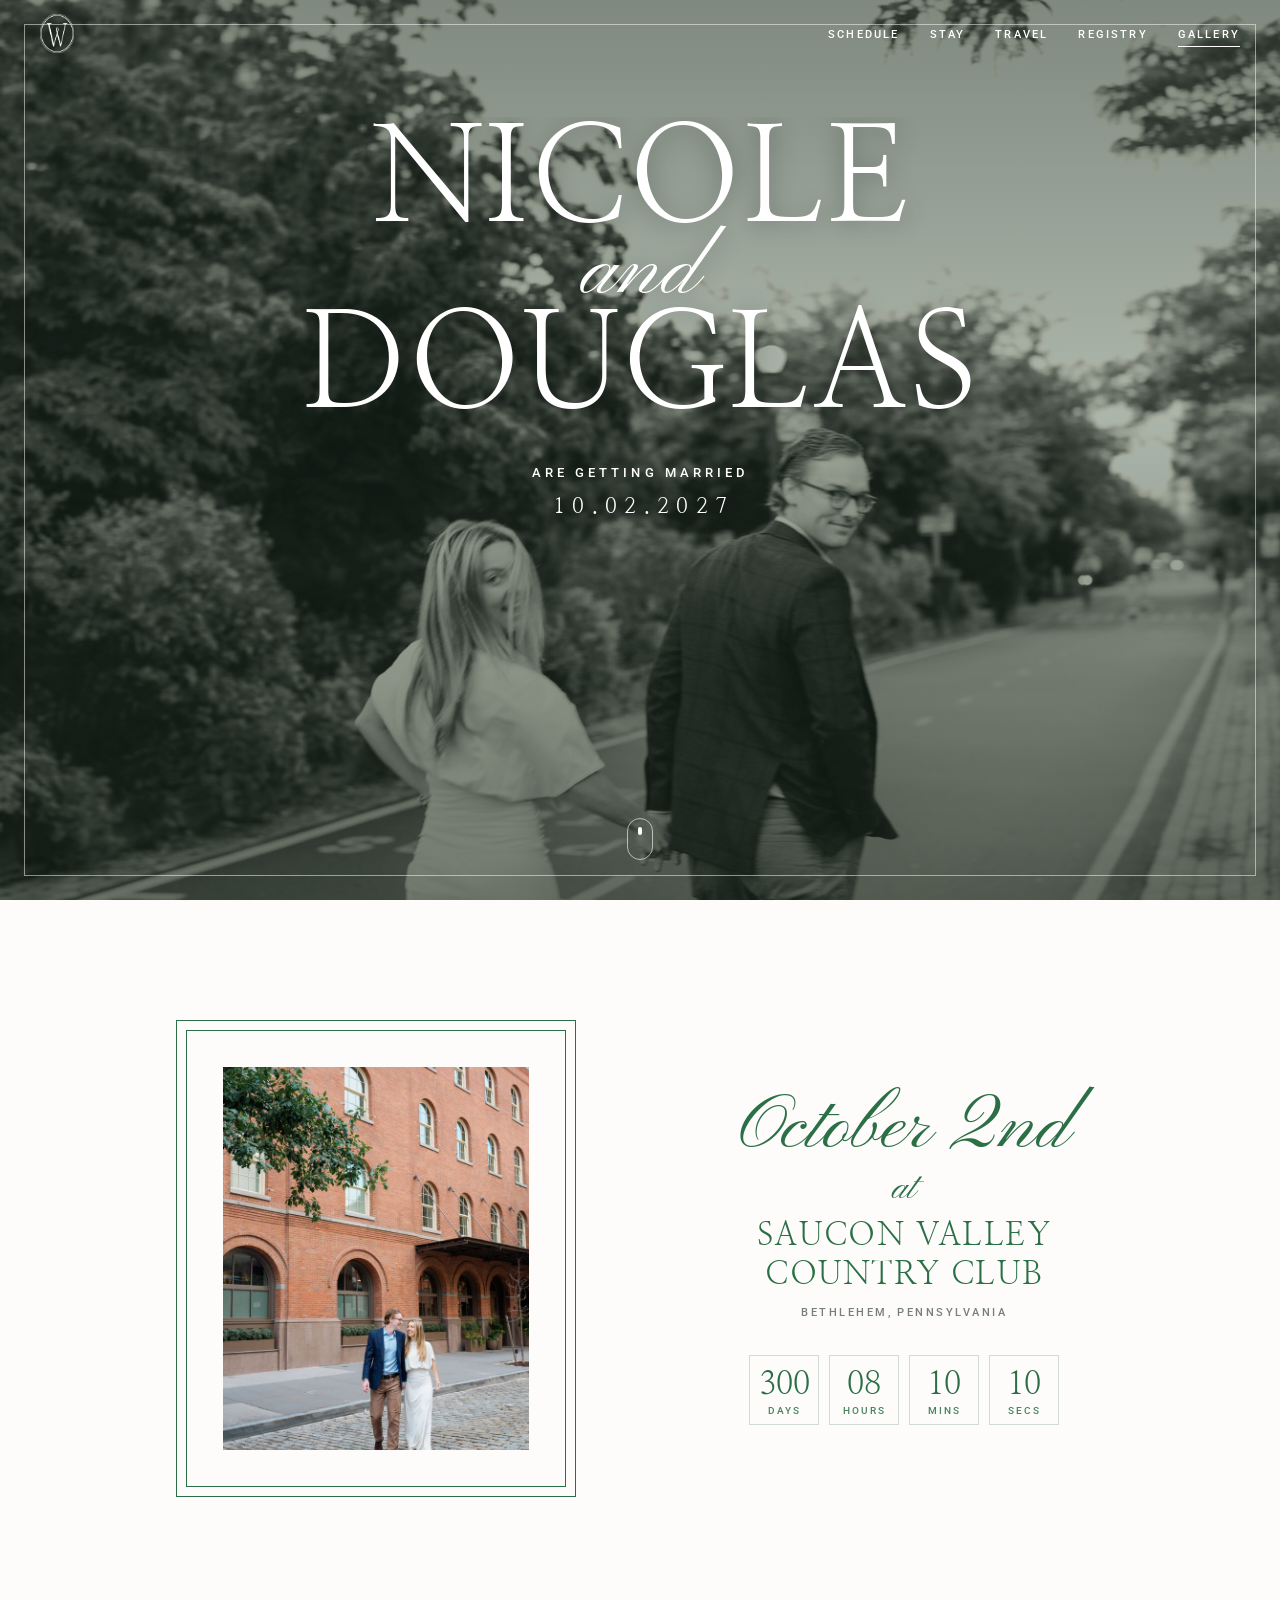
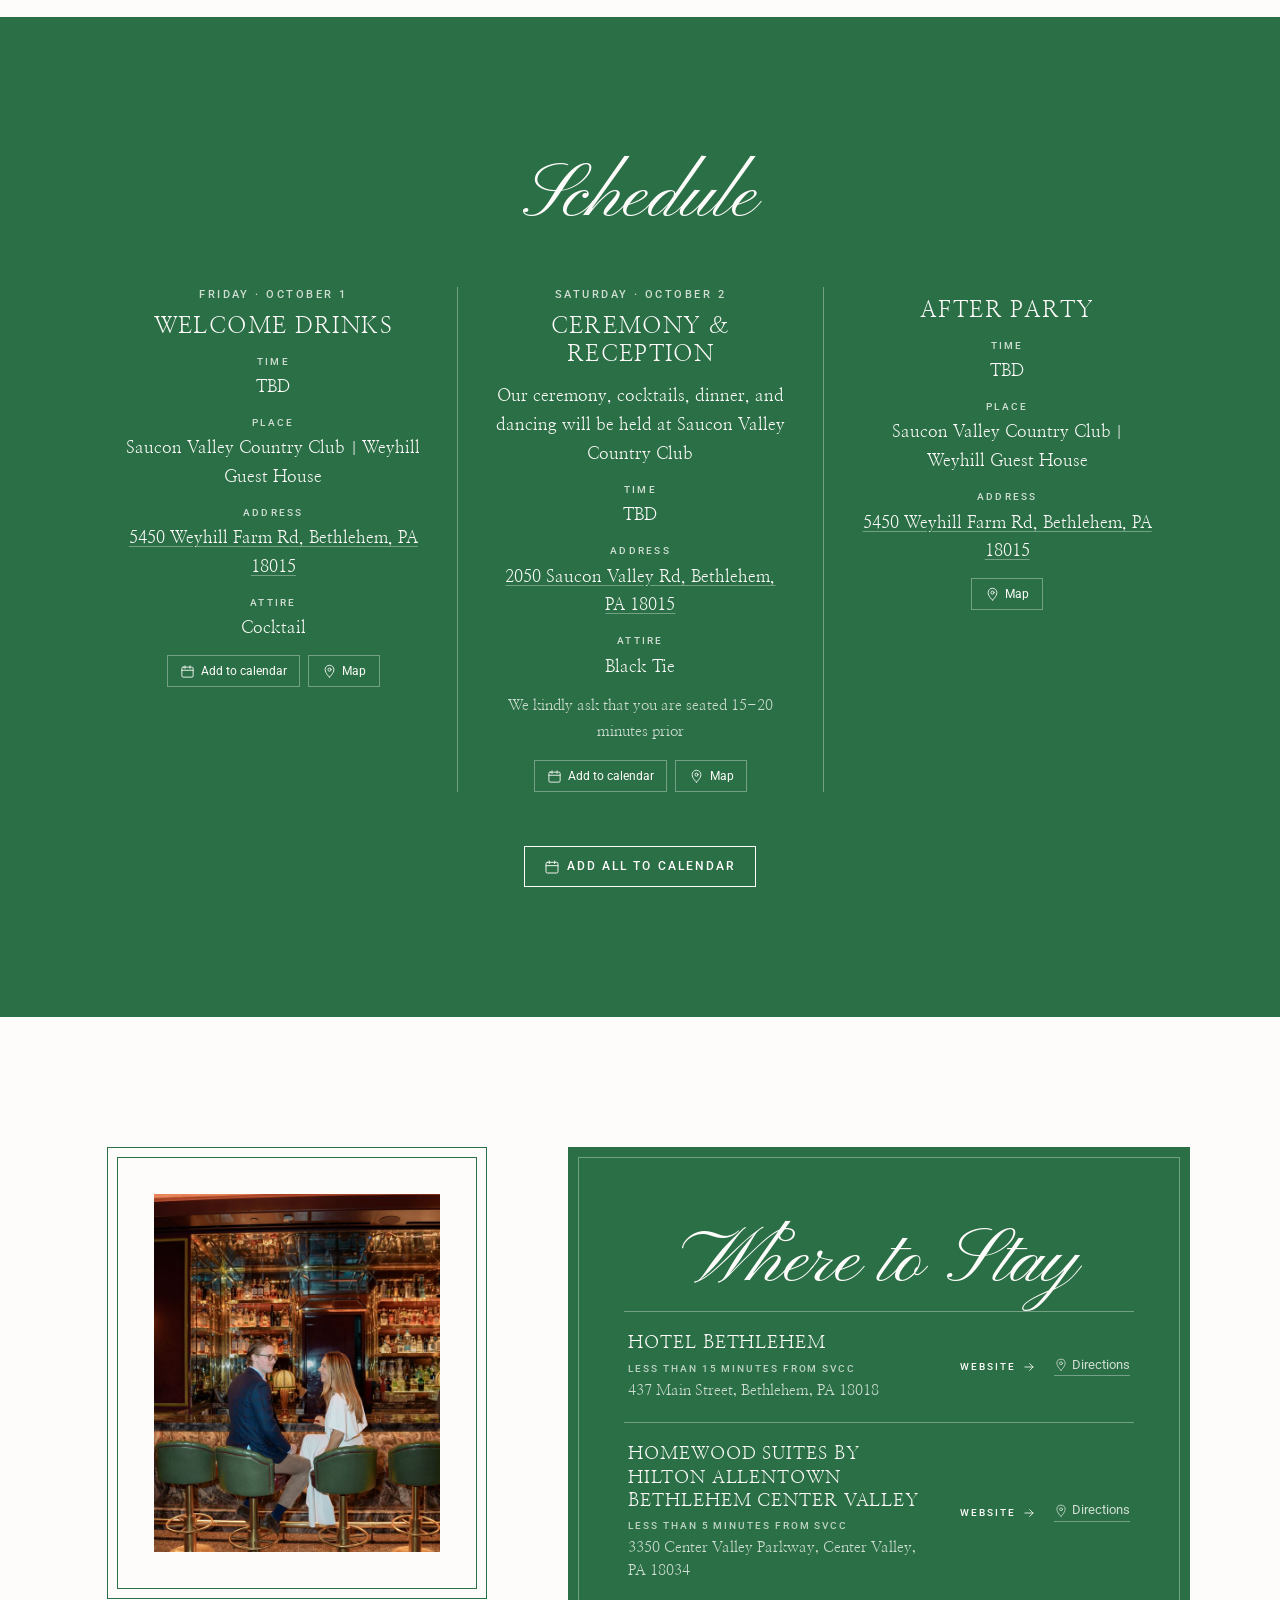
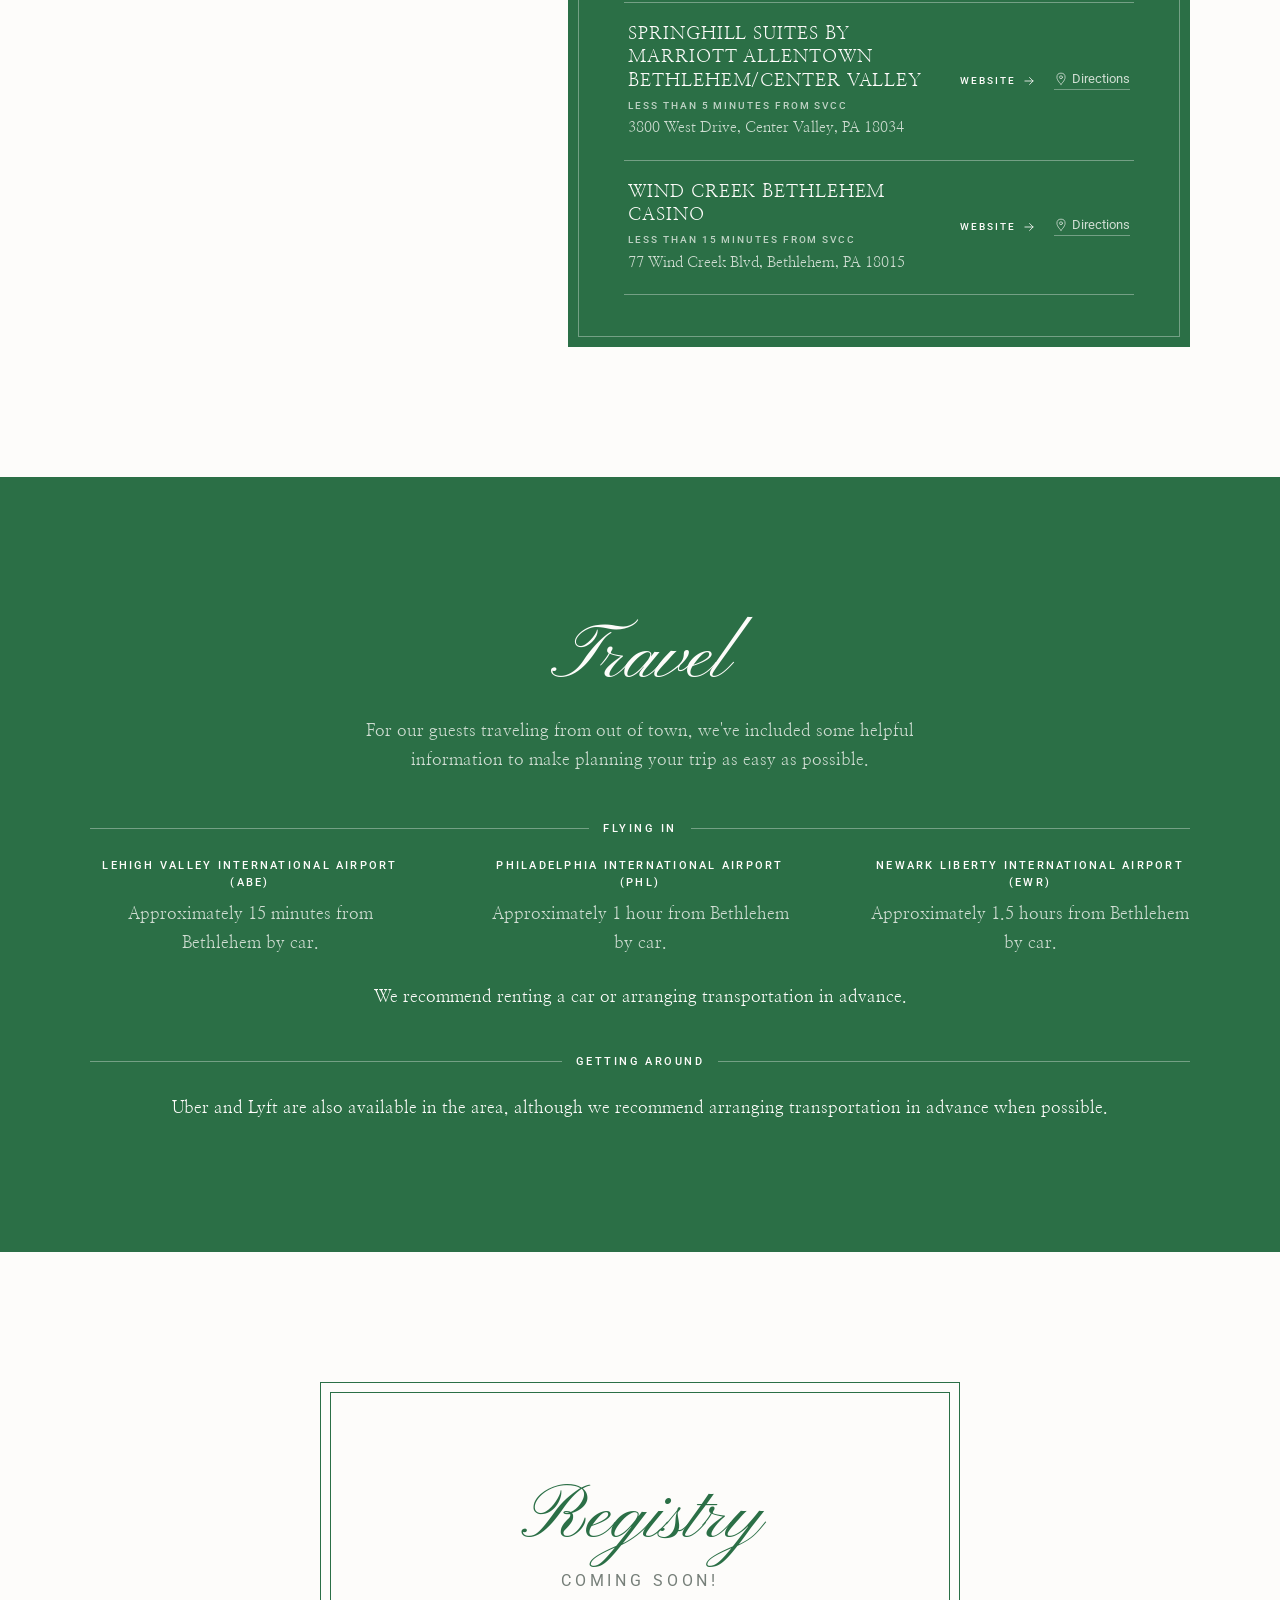
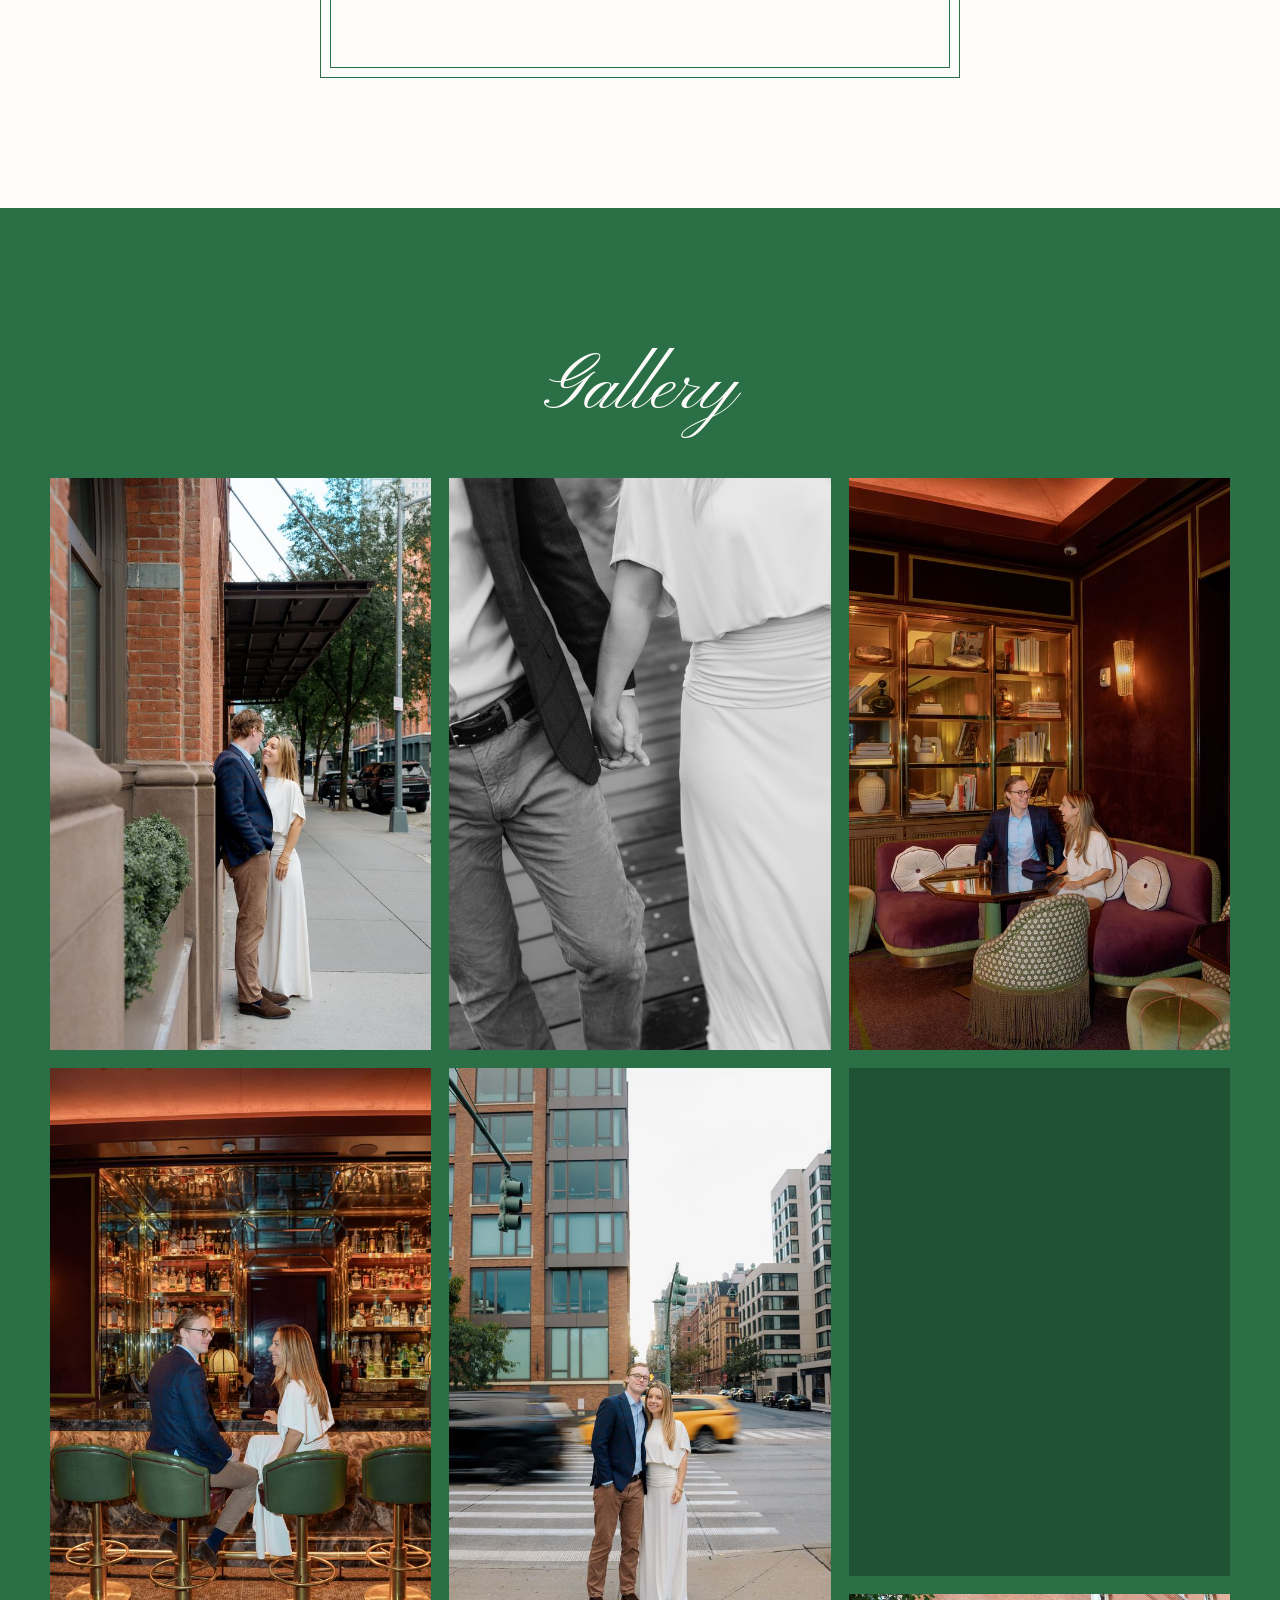
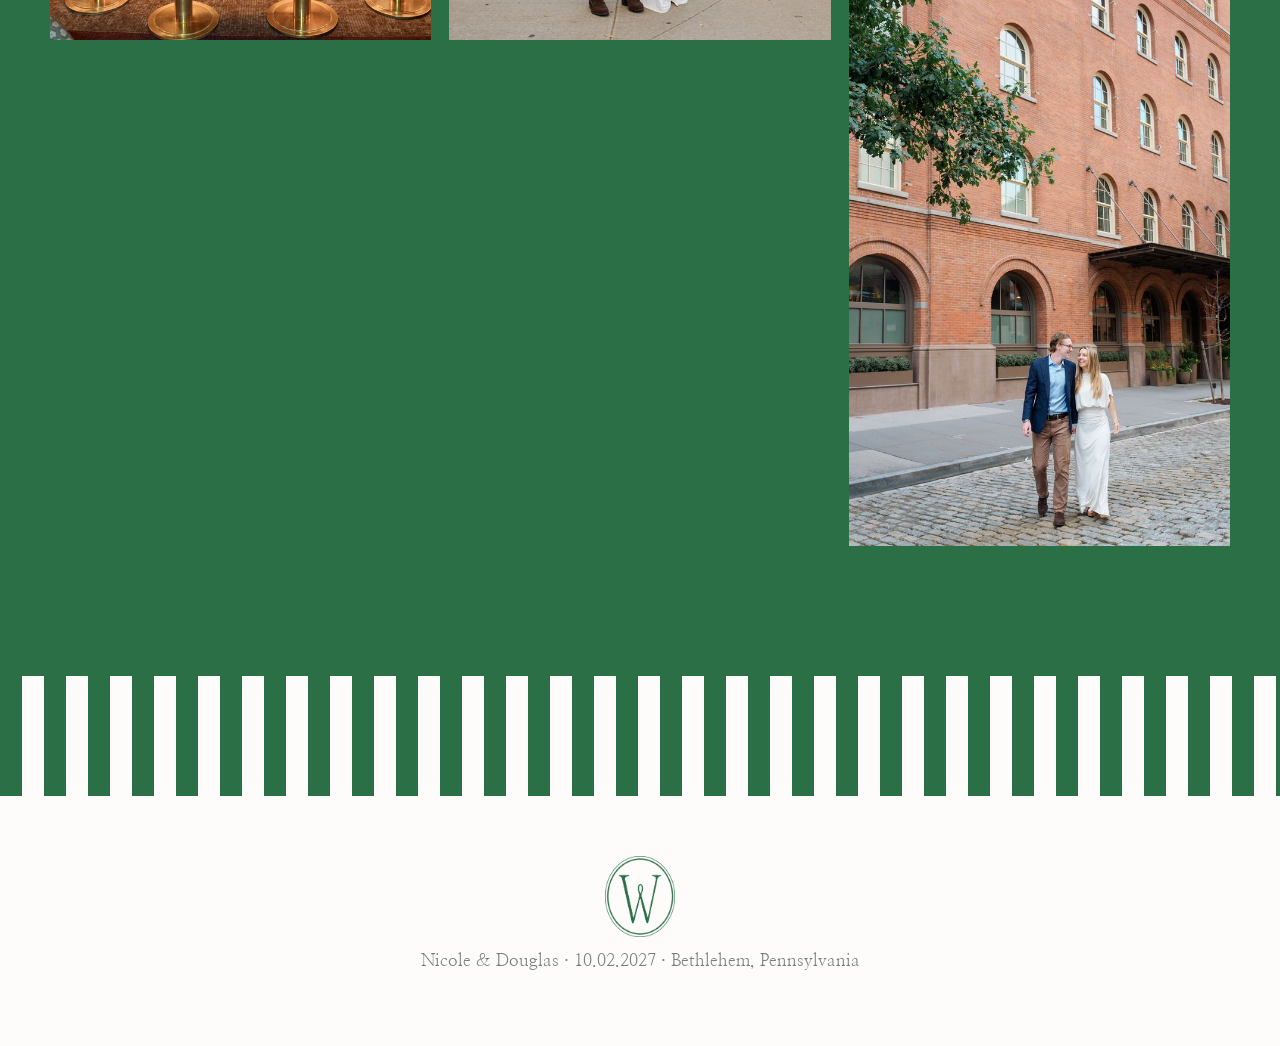
==== commit 8f27e1dc: "Show framed photos in their original colors and list ABE airport first Co-Authored-By: Claude Opus 5" ====
--- a/index.html
+++ b/index.html
@@ -7,8 +7,8 @@
 <link rel="preconnect" href="https://fonts.googleapis.com">
 <link rel="preconnect" href="https://fonts.gstatic.com" crossorigin>
 <link href="https://fonts.googleapis.com/css2?family=Nanum+Myeongjo:wght@400;700&family=Roboto:wght@400;500&family=Pinyon+Script&display=swap" rel="stylesheet">
-<script src="content.js?v=202611121103"></script>
-<link rel="stylesheet" href="style.css?v=202611121103">
+<script src="content.js?v=202611122114"></script>
+<link rel="stylesheet" href="style.css?v=202611122114">
 <link rel="icon" type="image/png" href="crest.png">
 </head>
 <body class="locked">
--- a/style.css
+++ b/style.css
@@ -345,7 +345,7 @@
 @media(min-width:820px){.std-wrap{grid-template-columns:1fr 1fr}}
 .framed{position:relative;margin:0;width:min(400px,84vw);padding:clamp(30px,5vw,46px);border:1.5px solid var(--primary)}
 .framed::before{content:"";position:absolute;inset:9px;border:1px solid var(--primary);pointer-events:none}
-.framed img{display:block;width:100%;aspect-ratio:4/5;object-fit:cover;filter:saturate(.7) sepia(.12) contrast(.96)}
+.framed img{display:block;width:100%;aspect-ratio:4/5;object-fit:cover}
 .std-text{text-align:center;color:var(--primary)}
 .std-day{font:400 clamp(3.2rem,8vw,4.8rem)/1 var(--script);margin:0}
 .std-at{font:400 clamp(1.8rem,4vw,2.4rem)/1 var(--script);margin:.05em 0 .2em}
@@ -382,7 +382,6 @@
 @media(min-width:900px){.stay-split{grid-template-columns:minmax(0,.8fr) minmax(0,1.2fr);align-items:start}
   .stay-split .framed{position:sticky;top:110px}.stay-split.no-photo{grid-template-columns:minmax(0,760px);justify-content:center}}
 .stay-split .framed{width:min(380px,84vw)}
-.stay-split .framed img{filter:saturate(.7) sepia(.12) contrast(.96)}
 .stay-panel{position:relative;width:100%;background:var(--brand);color:var(--cream);padding:clamp(44px,6vw,64px) clamp(24px,4.5vw,56px) clamp(36px,5vw,52px)}
 .stay-panel::before{content:"";position:absolute;inset:10px;border:1px solid var(--line);pointer-events:none}
 .stay-panel .sec-head{margin-bottom:6px}
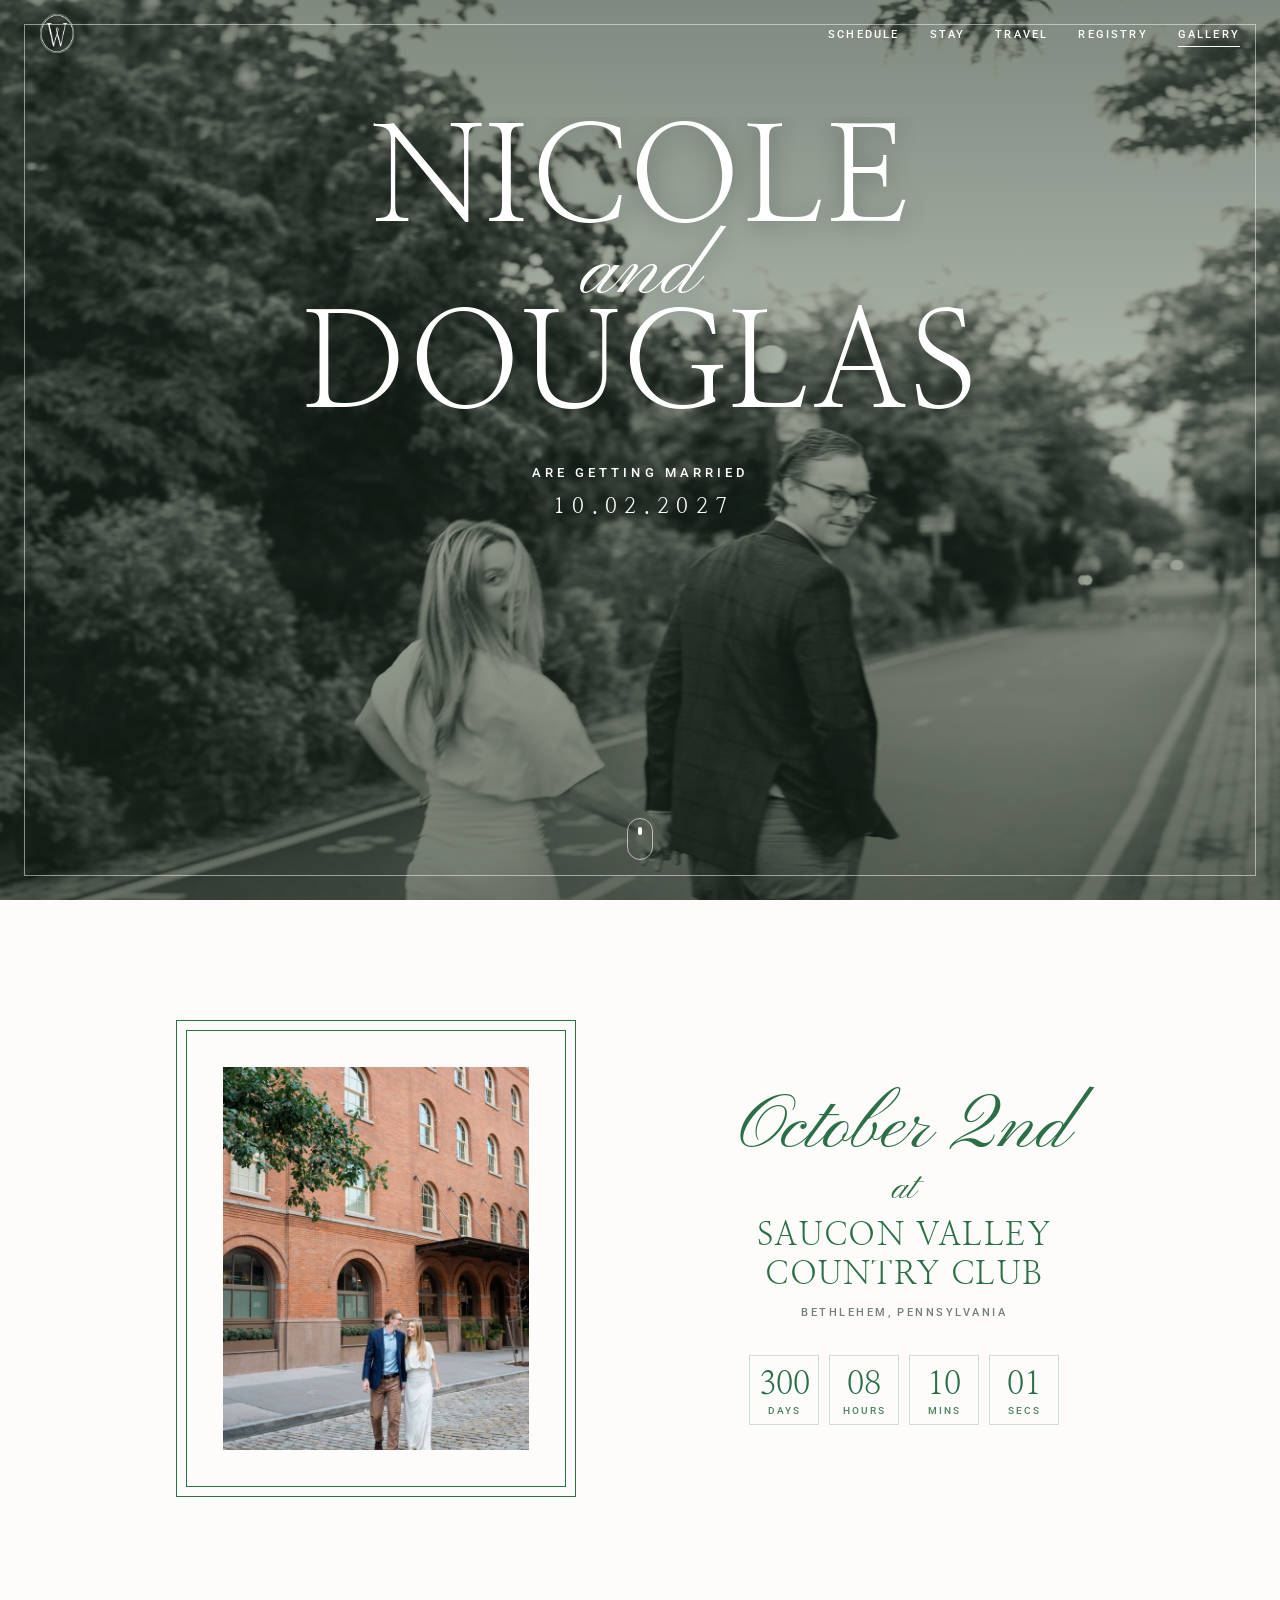
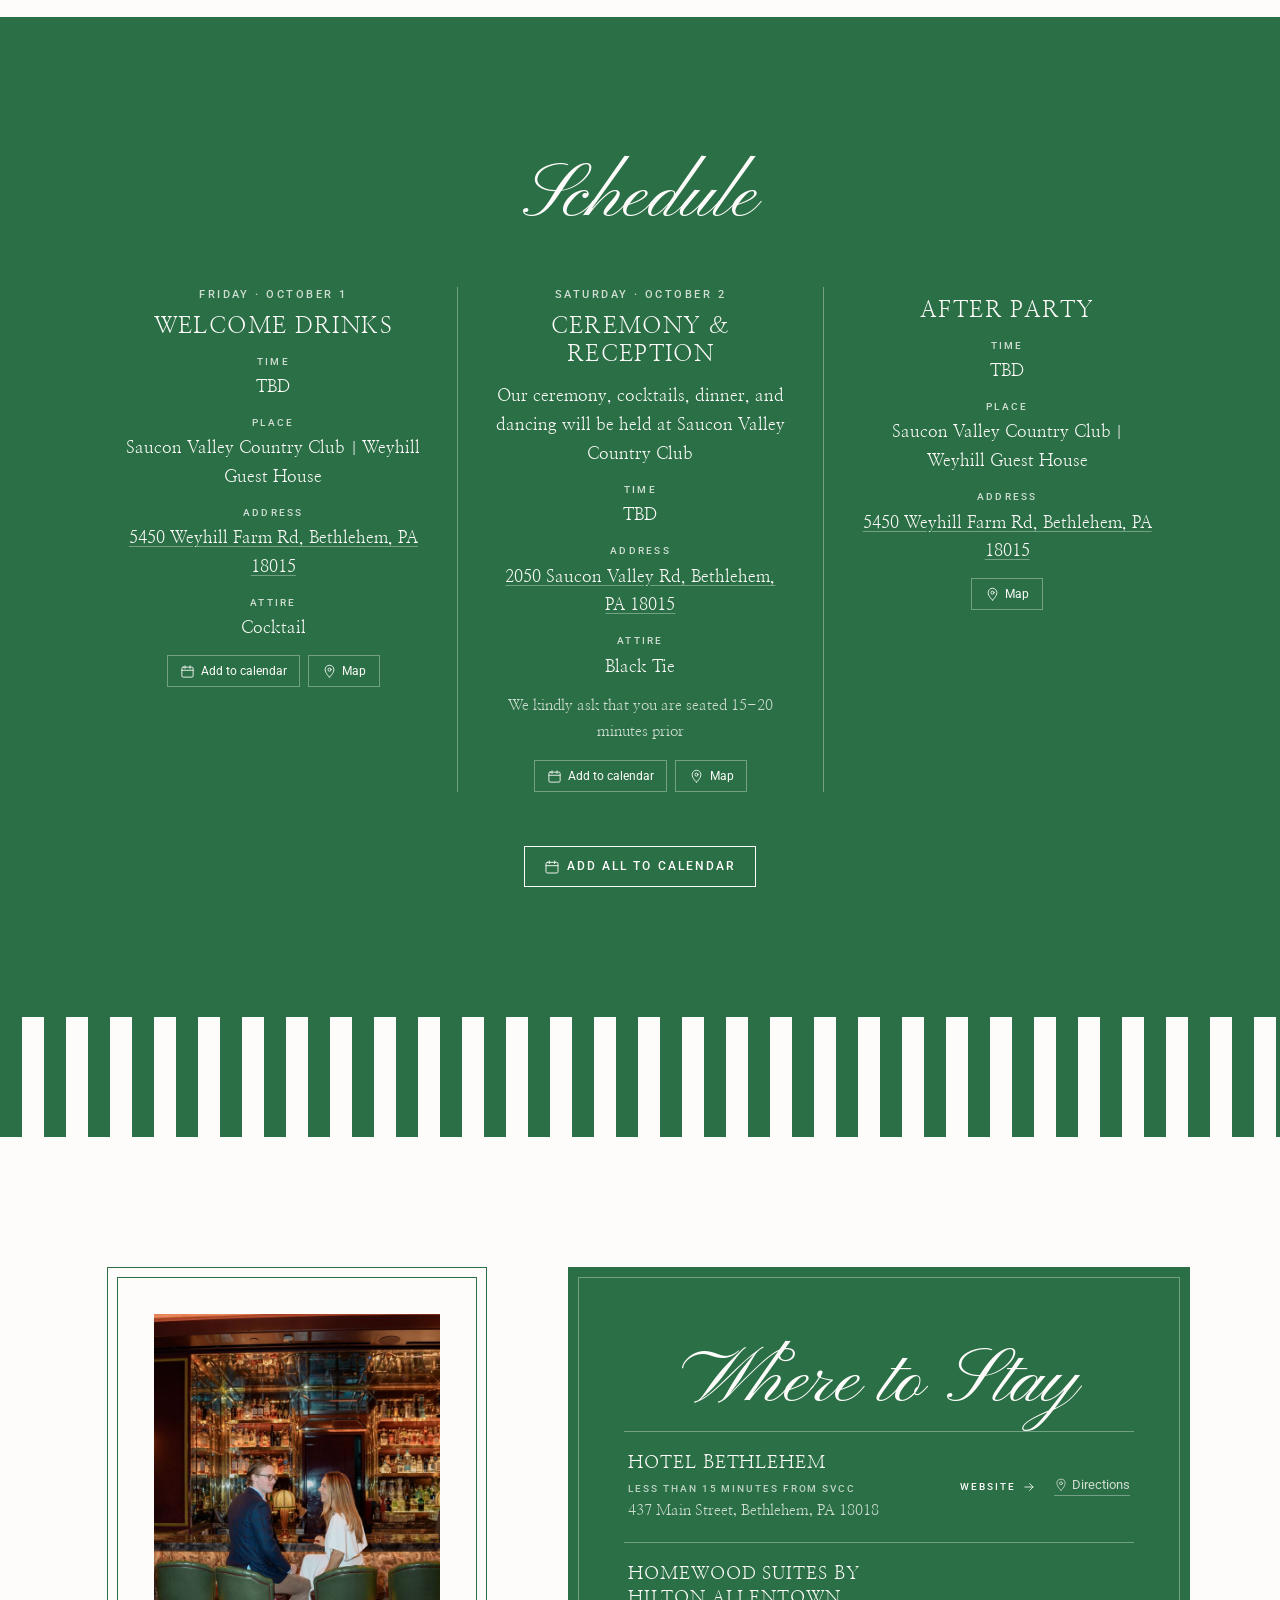
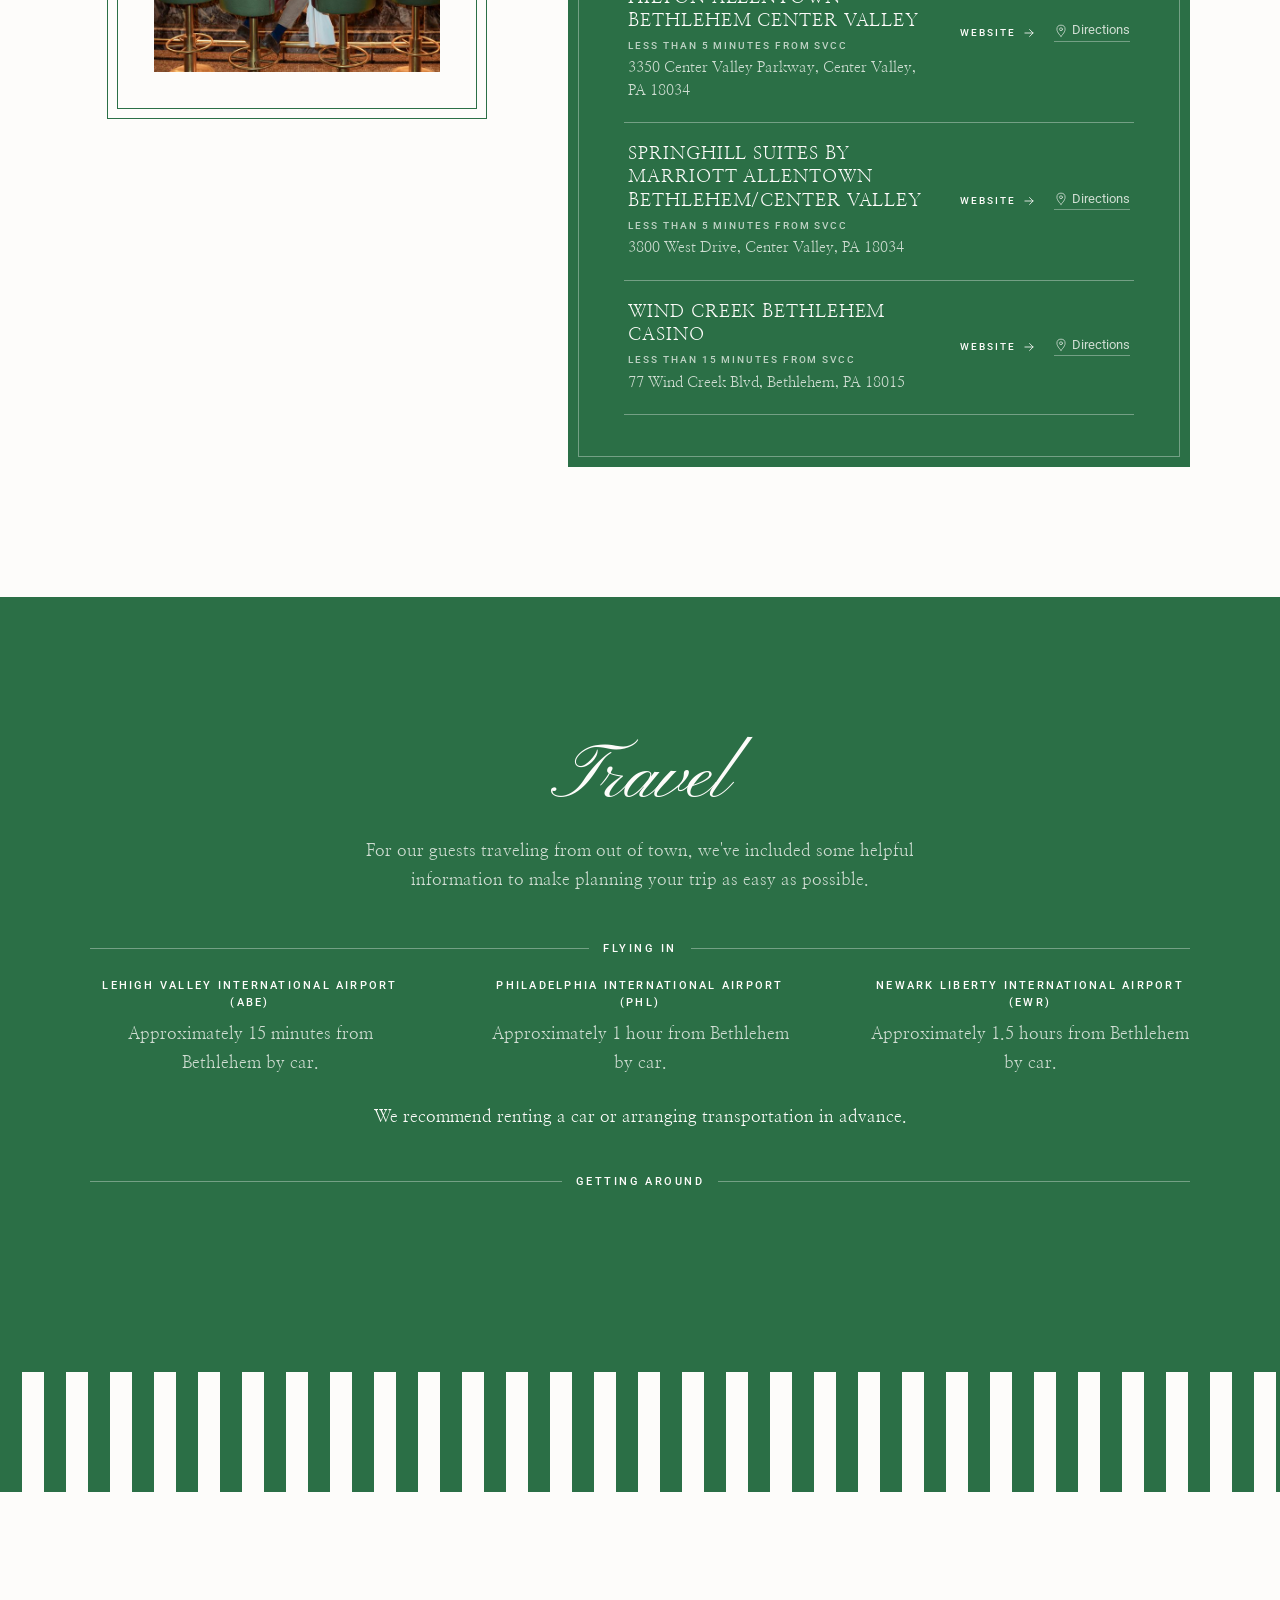
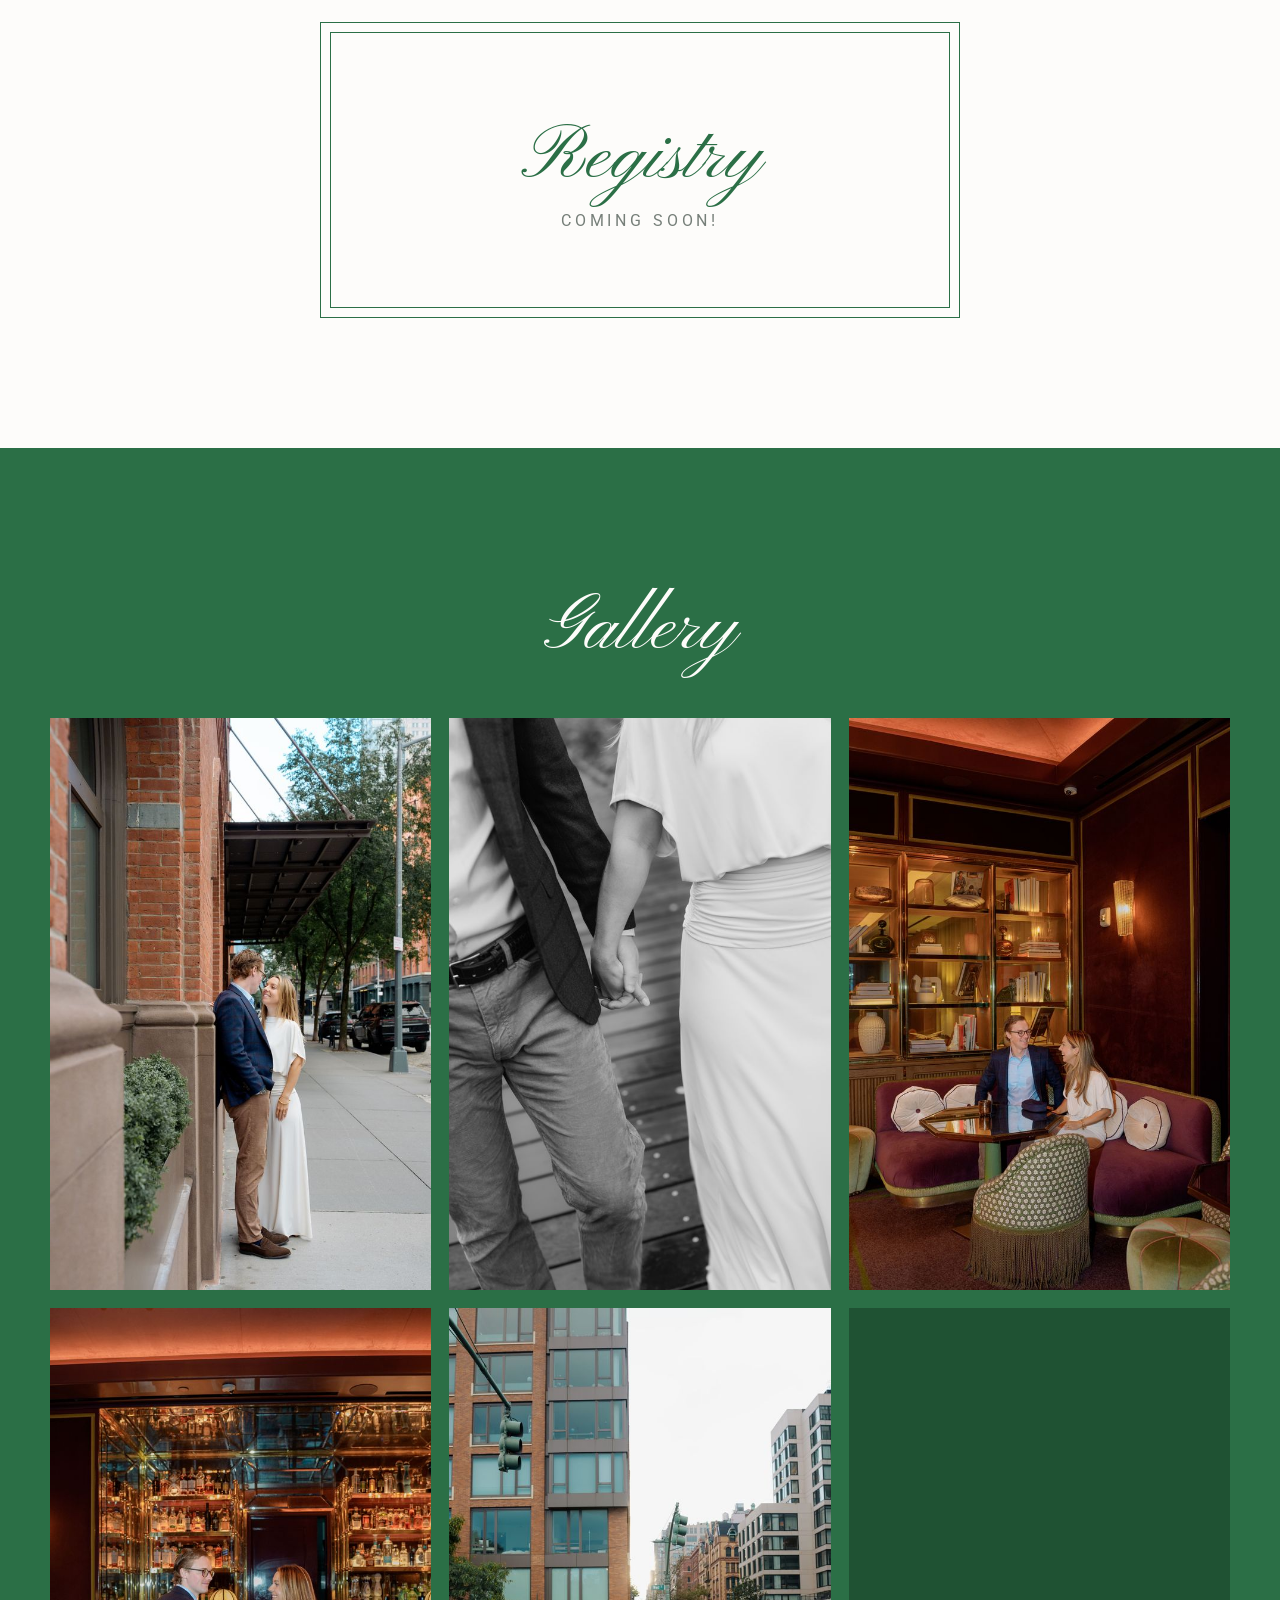
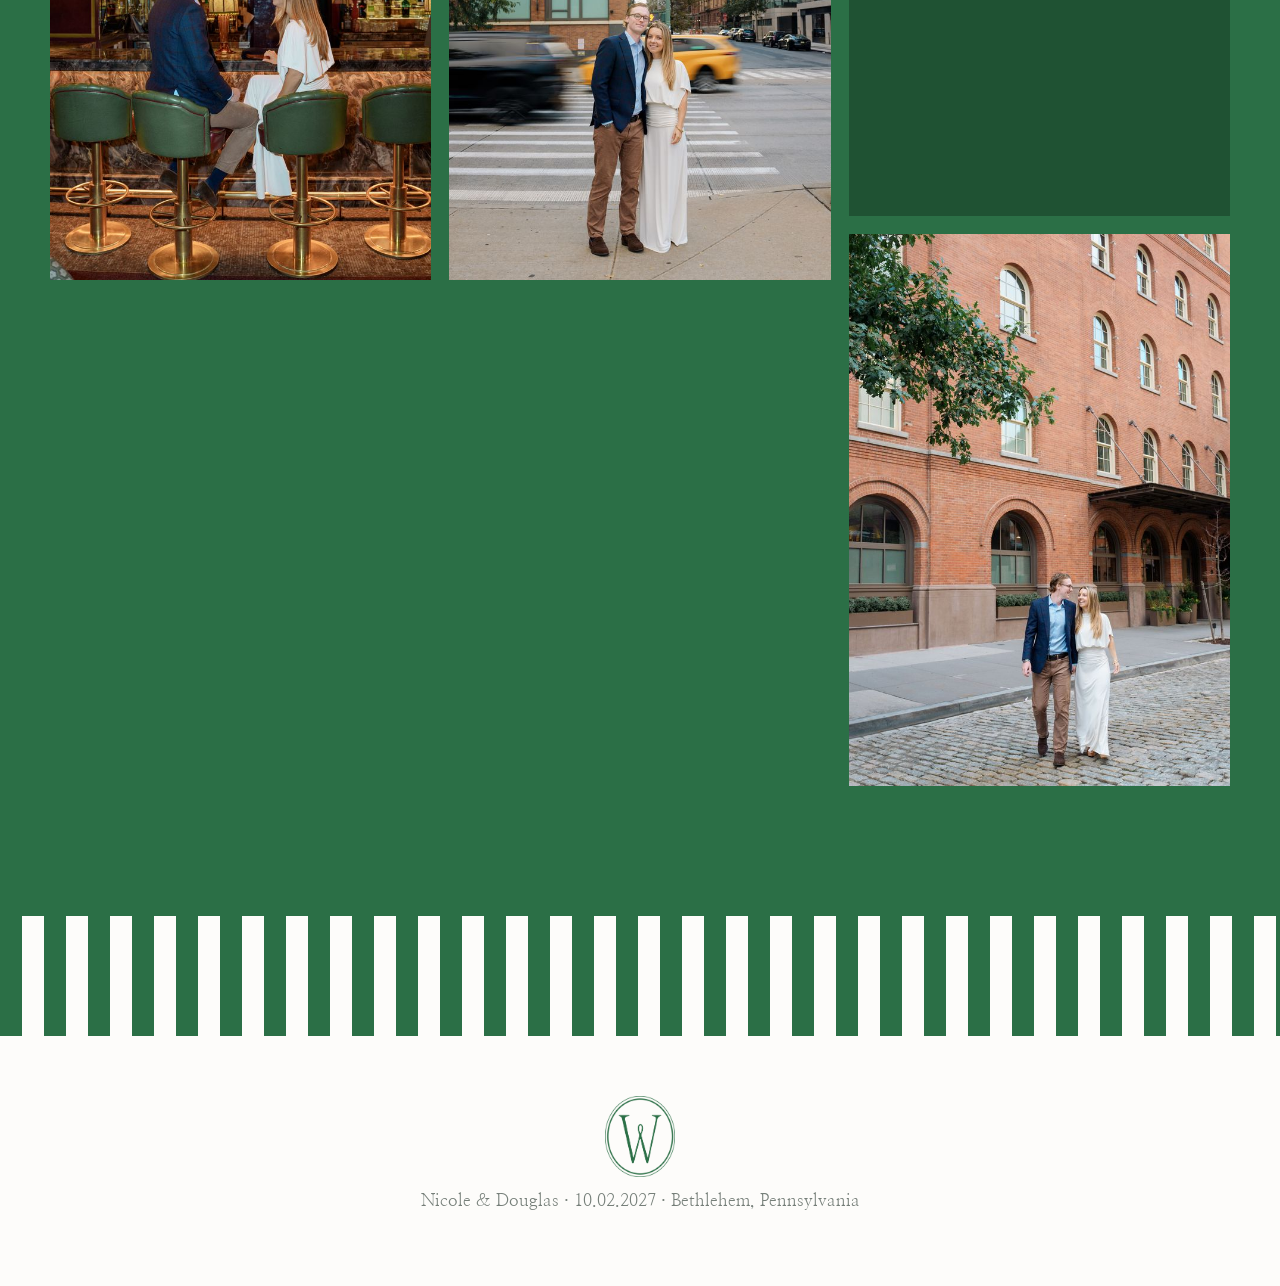
==== commit b02cc1db: "Try the green stripes under Schedule and Travel Co-Authored-By: Claude Opus 5.5 <noreply@anthropic.c" ====
--- a/index.html
+++ b/index.html
@@ -57,8 +57,10 @@
 
   <section class="sec tone-blue" id="welcome"></section>
   <section class="sec tone-ivory" id="schedule"></section>
+  <div class="stripes" aria-hidden="true"></div>
   <section class="sec tone-blue" id="stay"></section>
   <section class="sec tone-ivory" id="travel"></section>
+  <div class="stripes" aria-hidden="true"></div>
   <section class="sec tone-blue" id="todo"></section>
   <section class="sec tone-ivory" id="attire"></section>
   <section class="sec tone-blue" id="faq"></section>
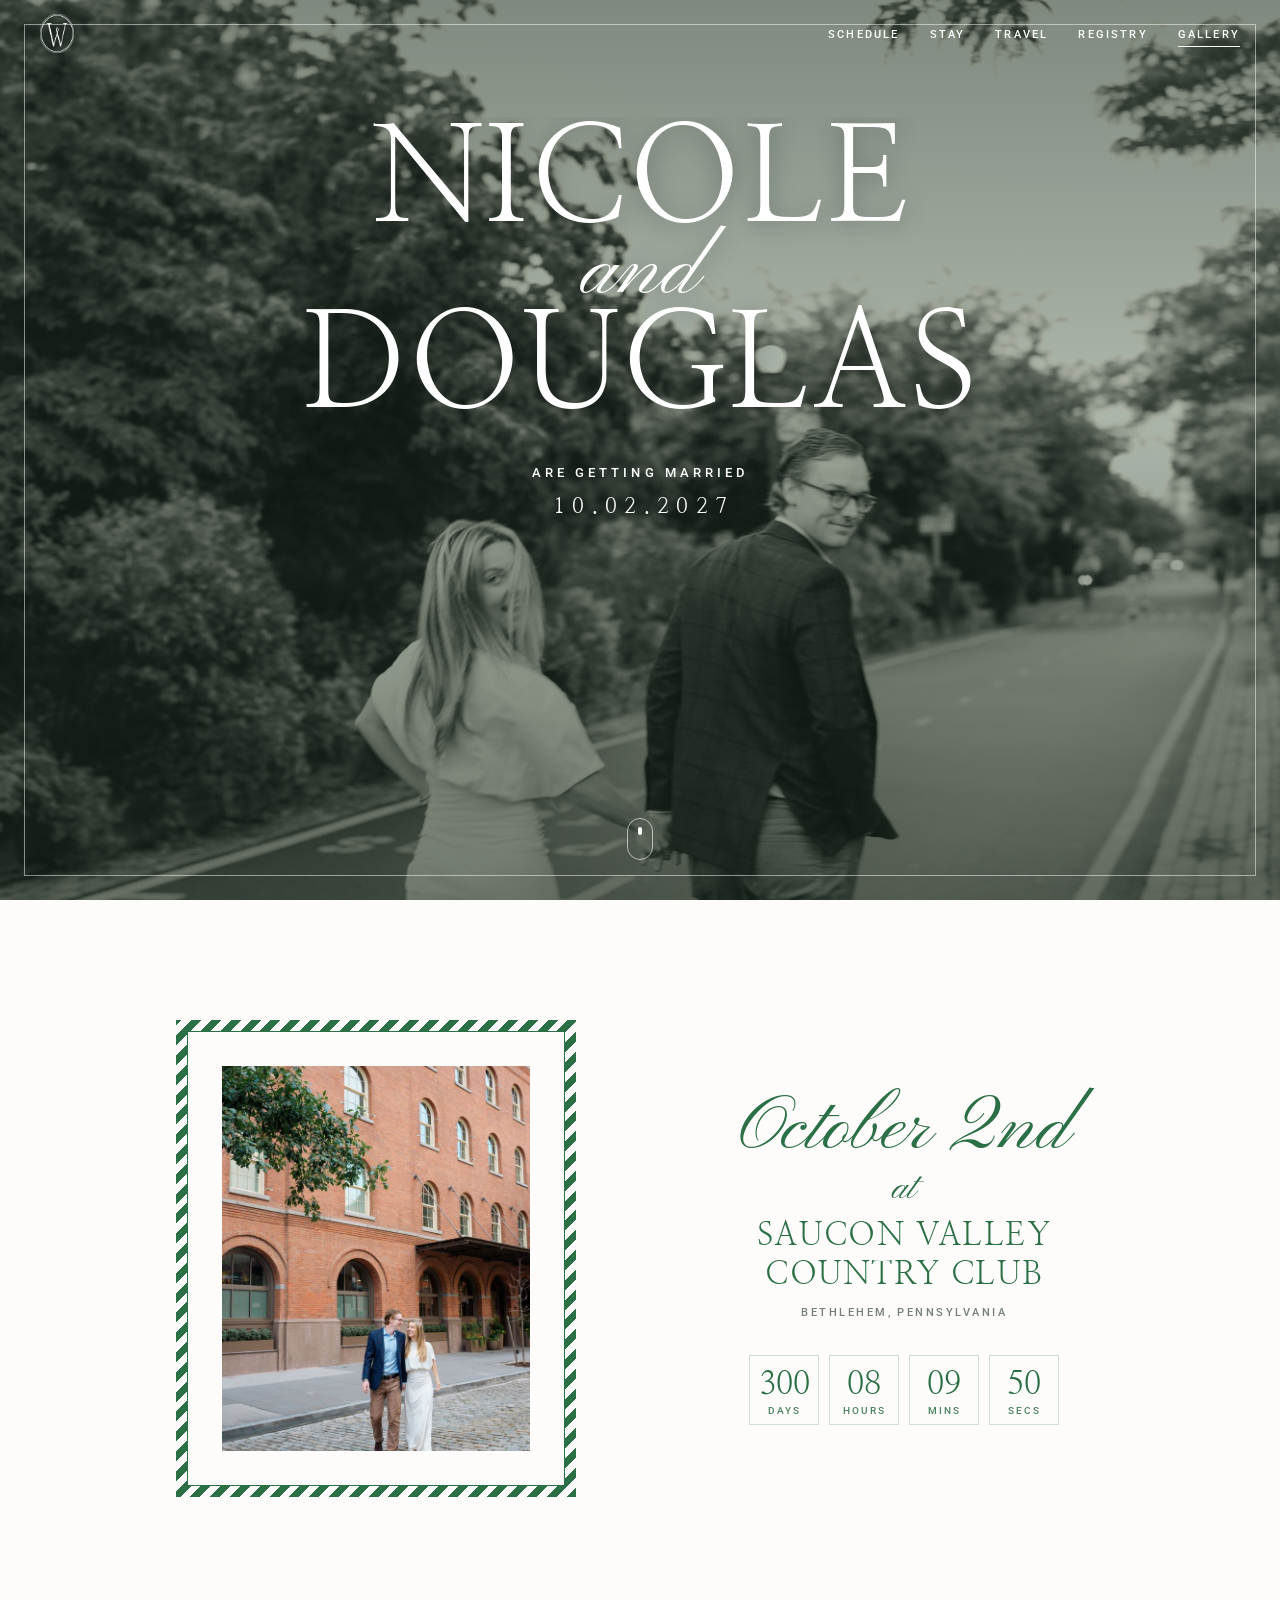
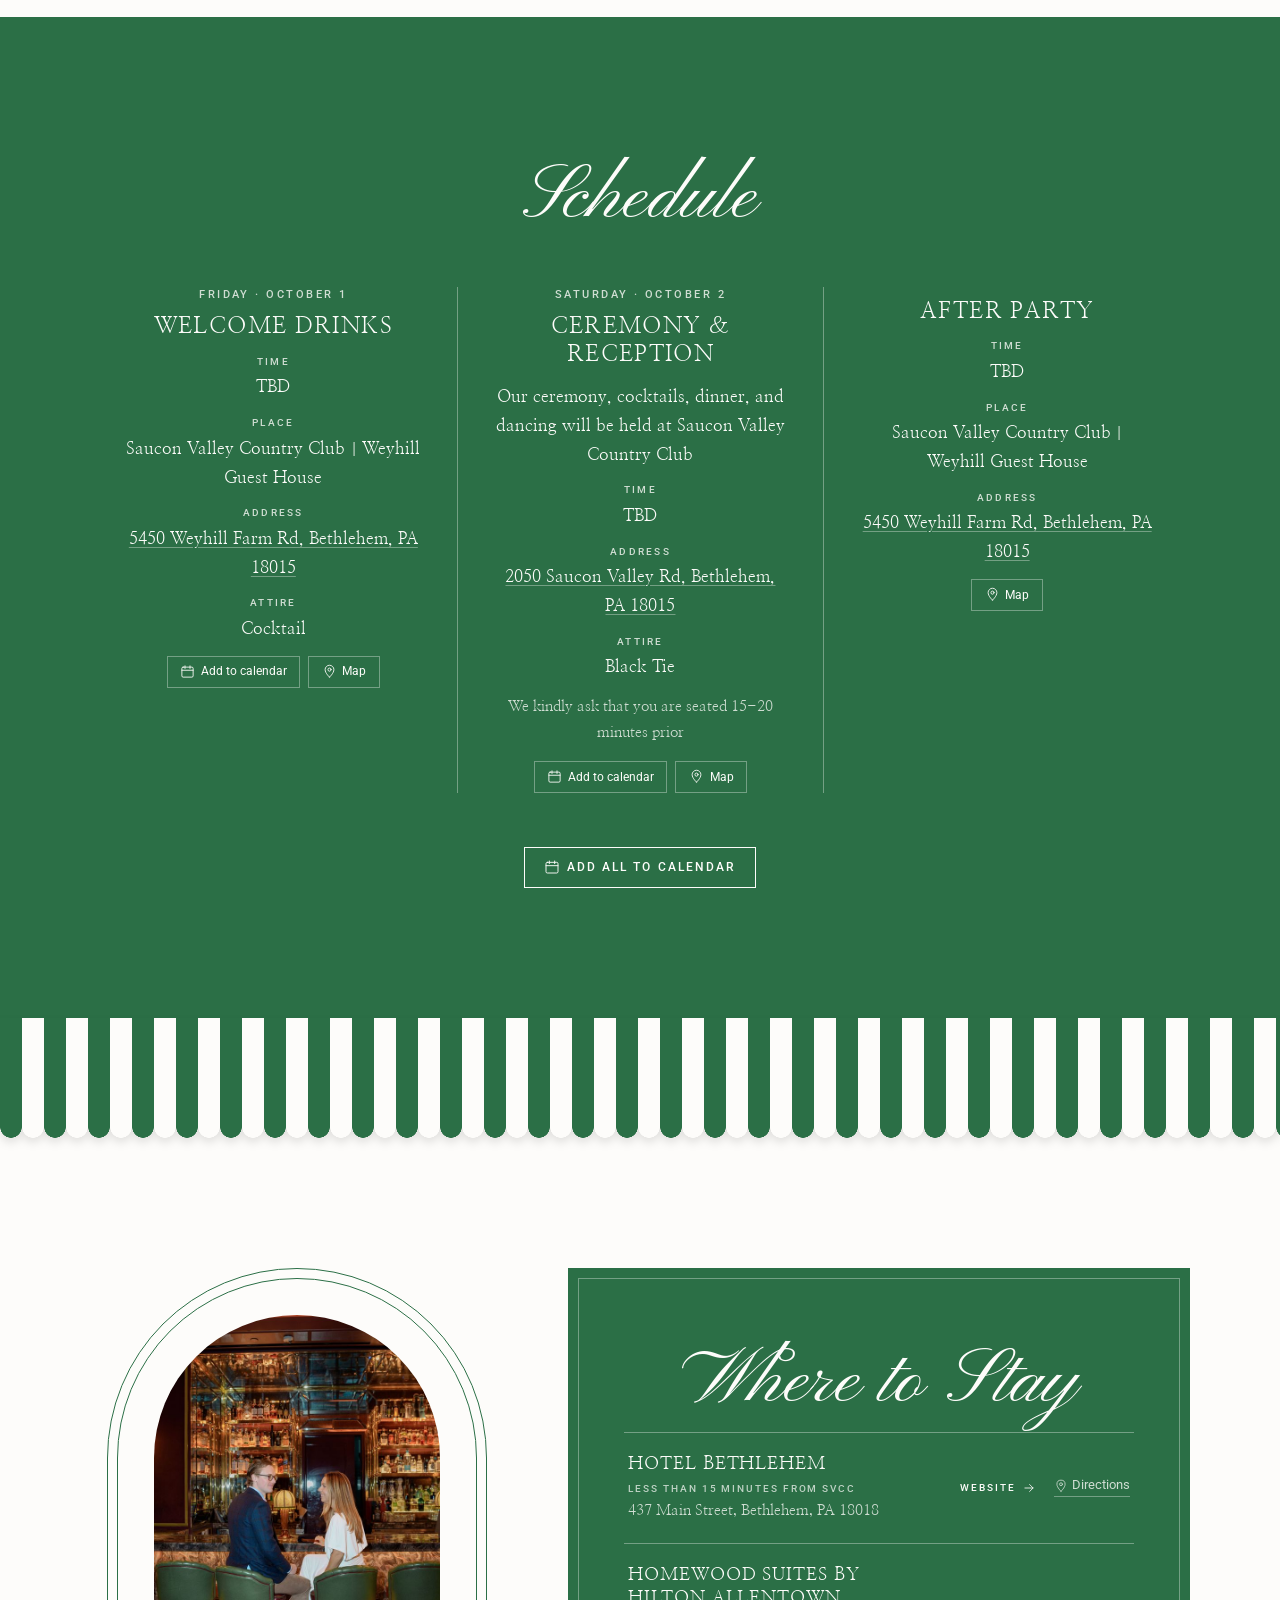
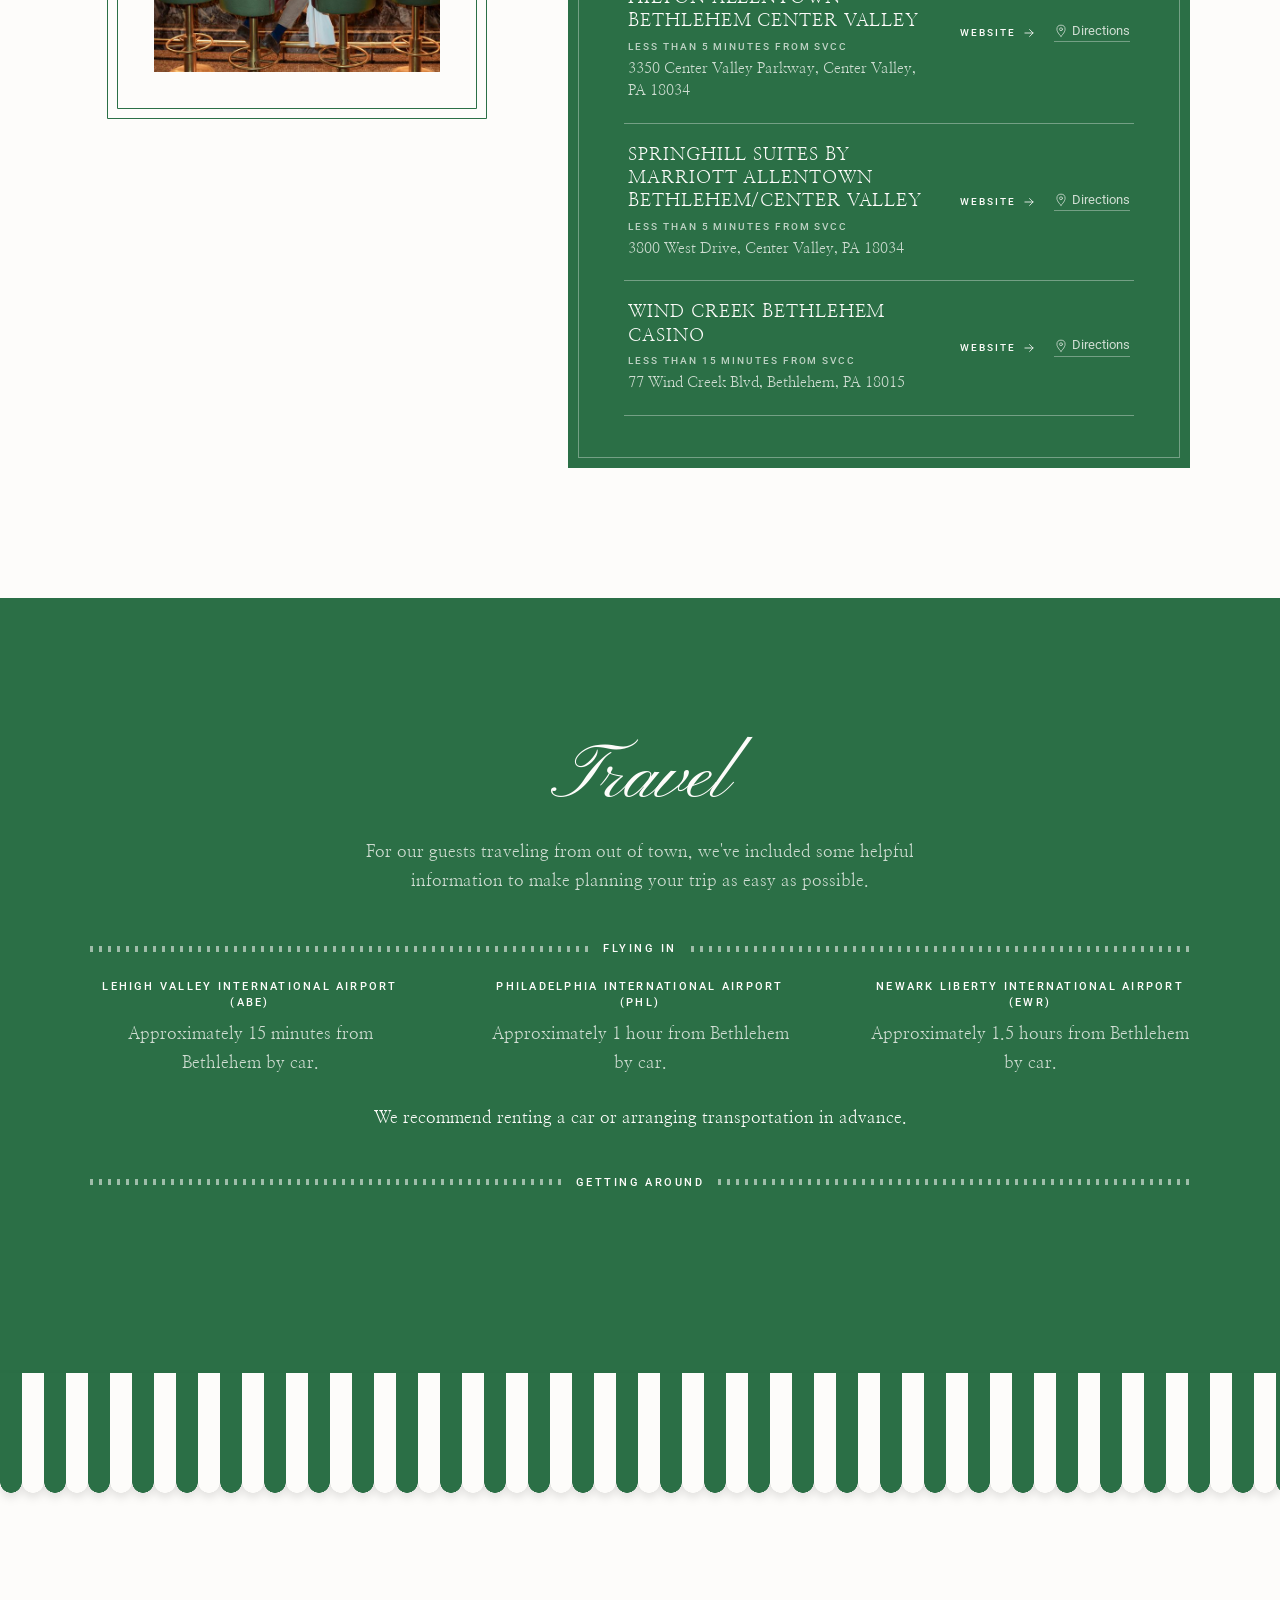
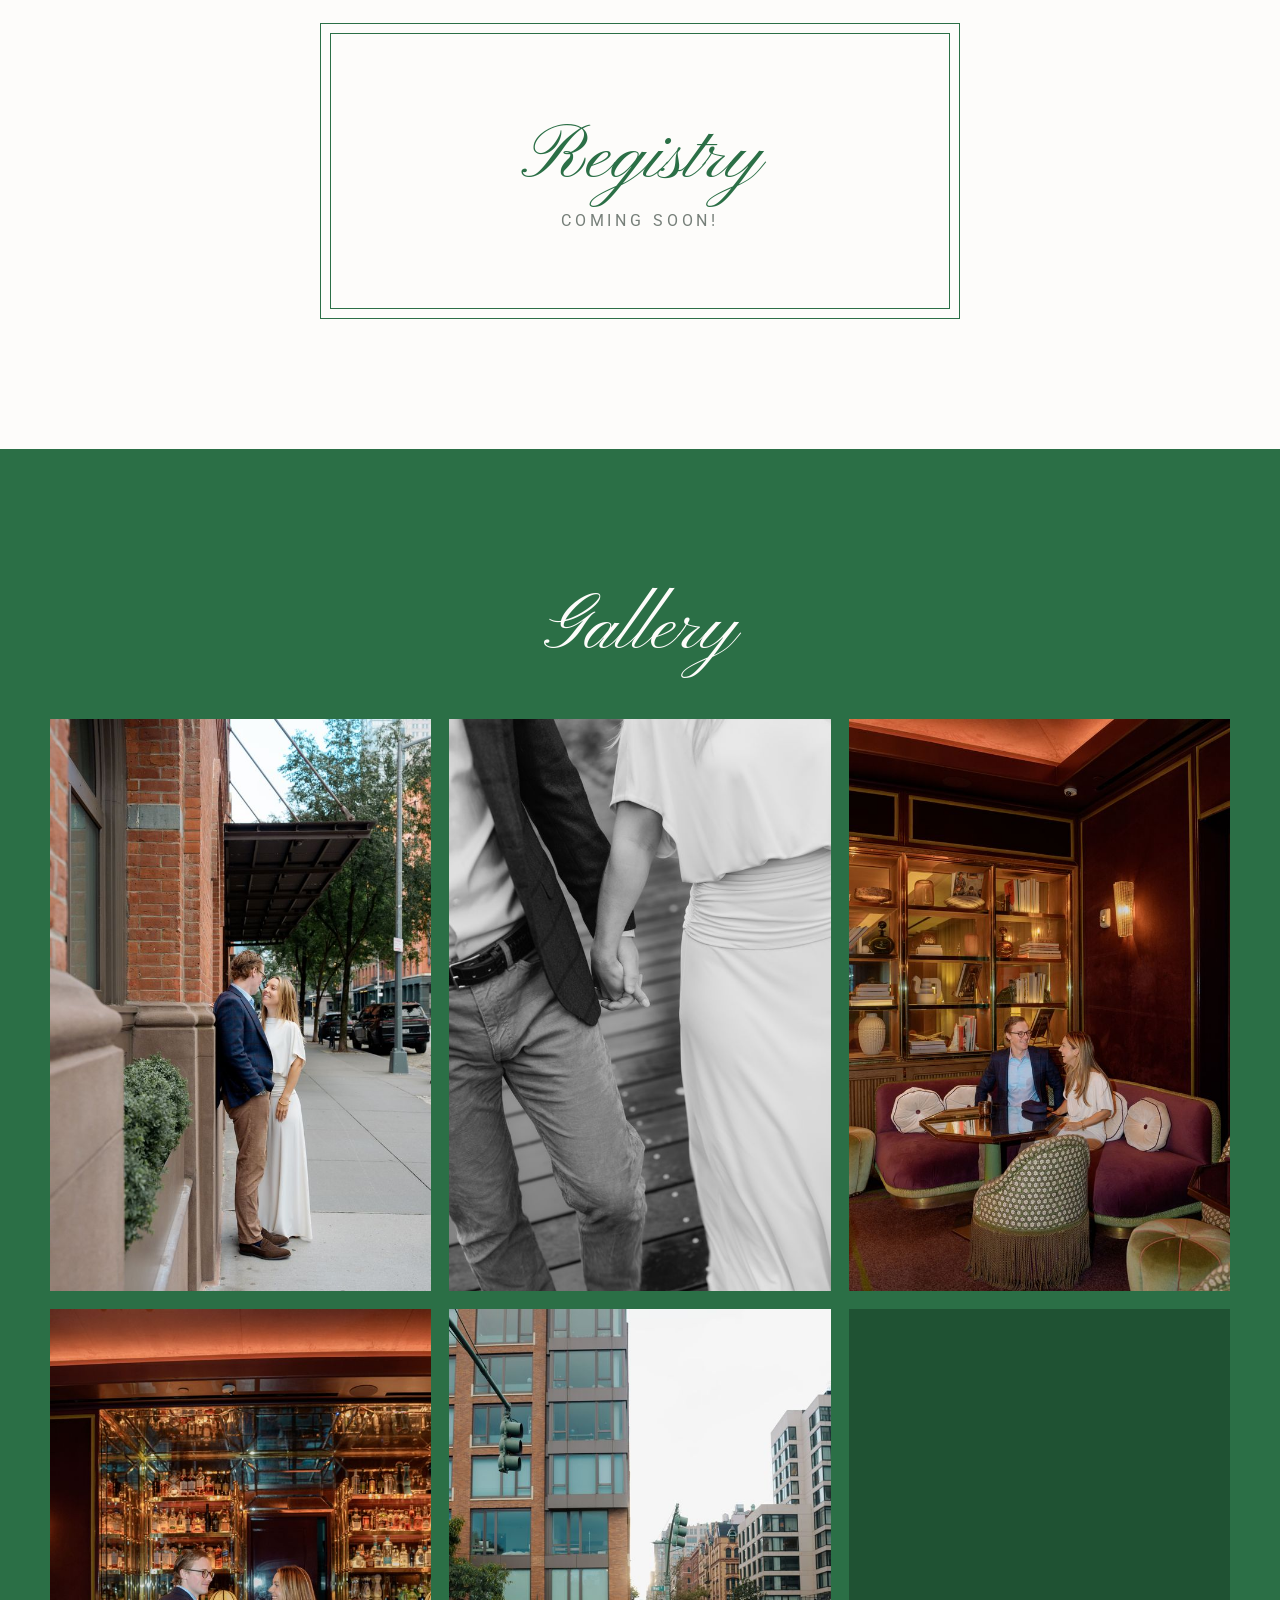
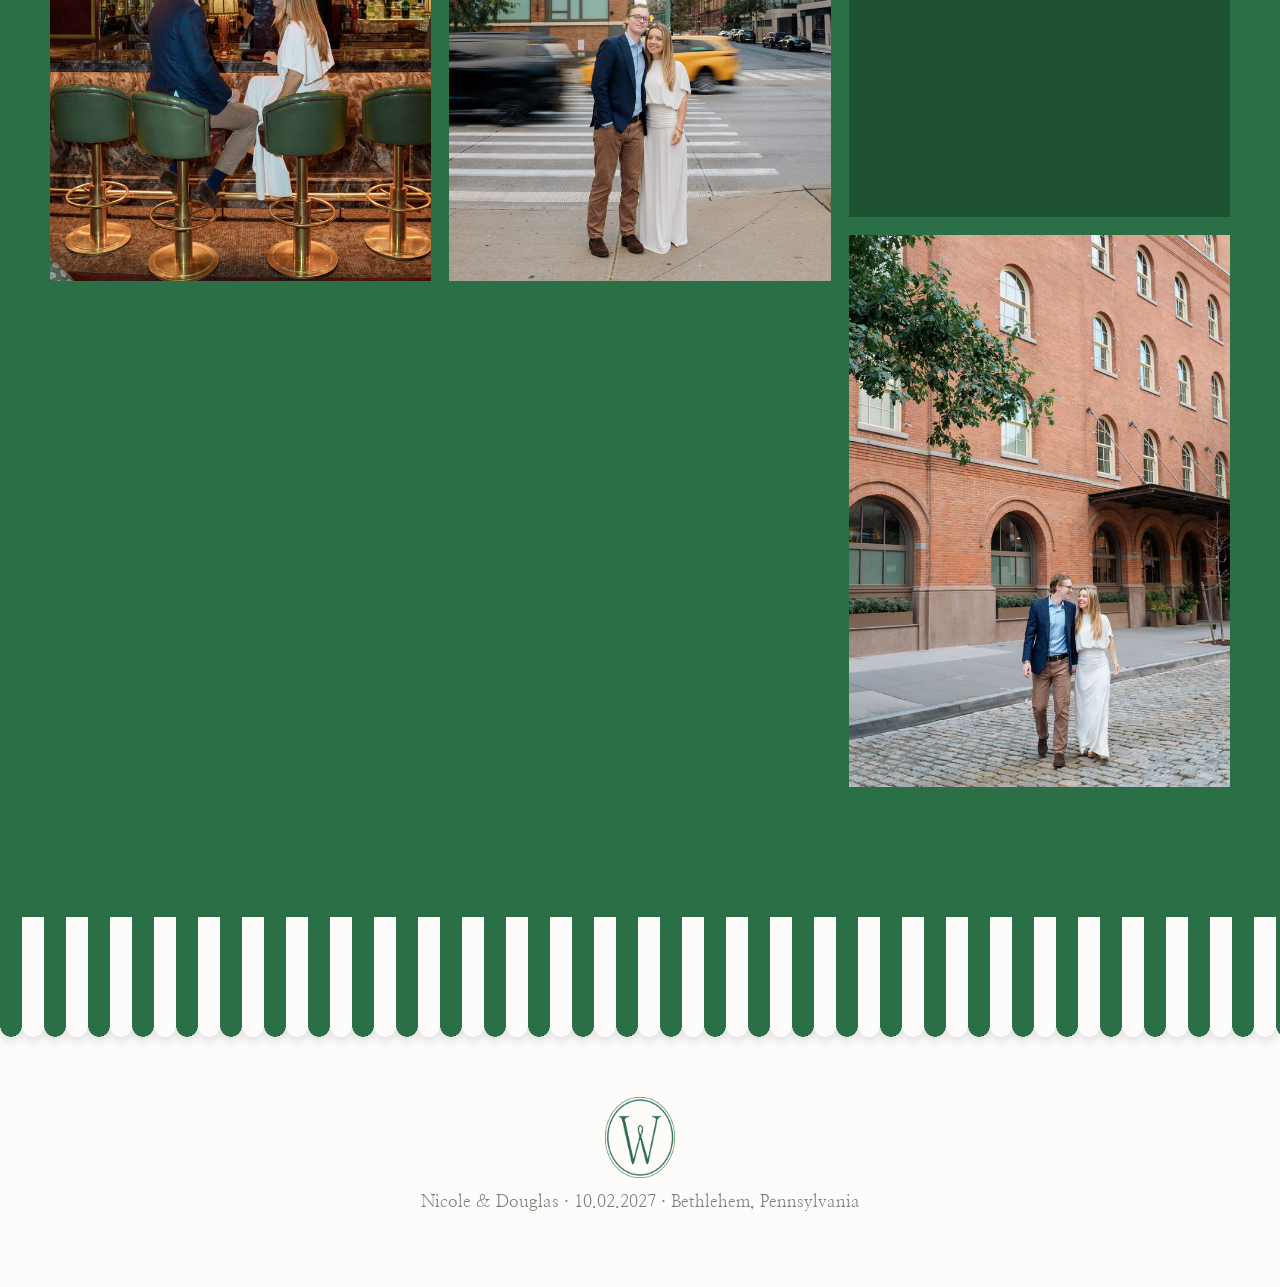
==== commit 3b93b516: "Try scalloped awning stripes, pinstripe details, a striped photo border and an arched stay photo Co-" ====
--- a/index.html
+++ b/index.html
@@ -7,8 +7,8 @@
 <link rel="preconnect" href="https://fonts.googleapis.com">
 <link rel="preconnect" href="https://fonts.gstatic.com" crossorigin>
 <link href="https://fonts.googleapis.com/css2?family=Nanum+Myeongjo:wght@400;700&family=Roboto:wght@400;500&family=Pinyon+Script&display=swap" rel="stylesheet">
-<script src="content.js?v=202611122114"></script>
-<link rel="stylesheet" href="style.css?v=202611122114">
+<script src="content.js?v=202611122125"></script>
+<link rel="stylesheet" href="style.css?v=202611122125">
 <link rel="icon" type="image/png" href="crest.png">
 </head>
 <body class="locked">
--- a/style.css
+++ b/style.css
@@ -422,5 +422,24 @@
 .frame .sec-head{margin-bottom:8px}
 .registry-soon{font:400 1rem/1.6 var(--sans);letter-spacing:.24em;text-transform:uppercase;color:var(--muted);margin:0}
 
-/* Stripes above the footer */
-.stripes{height:clamp(70px,10vw,120px);background:repeating-linear-gradient(90deg,var(--brand) 0 clamp(14px,2vw,22px),var(--bg) 0 clamp(28px,4vw,44px))}
+/* Awning stripes: one rounded scallop hangs from every stripe */
+.stripes{--sw:clamp(14px,2vw,22px);position:relative;z-index:1;height:clamp(70px,10vw,120px);filter:drop-shadow(0 5px 4px rgb(0 0 0 / .10))}
+.stripes::before{content:"";position:absolute;inset:0;
+  background:repeating-linear-gradient(90deg,var(--brand) 0 var(--sw),var(--bg) 0 calc(var(--sw) * 2));
+  -webkit-mask:linear-gradient(#000 0 0) top/100% calc(100% - var(--sw) / 2) no-repeat,
+    radial-gradient(circle at 50% 0,#000 calc(var(--sw) / 2 - .5px),transparent calc(var(--sw) / 2)) left bottom/var(--sw) calc(var(--sw) / 2) repeat-x;
+          mask:linear-gradient(#000 0 0) top/100% calc(100% - var(--sw) / 2) no-repeat,
+    radial-gradient(circle at 50% 0,#000 calc(var(--sw) / 2 - .5px),transparent calc(var(--sw) / 2)) left bottom/var(--sw) calc(var(--sw) / 2) repeat-x}
+
+/* Pinstripe details */
+.nav.solid{box-shadow:none}
+.nav.solid::after{content:"";position:absolute;left:0;right:0;top:100%;height:6px;background:repeating-linear-gradient(90deg,var(--brand) 0 6px,var(--bg) 0 12px);opacity:.9}
+.sub::before,.sub::after{height:6px;background:repeating-linear-gradient(90deg,var(--primary) 0 3px,transparent 0 9px);opacity:.55}
+
+/* Save-the-date photo: candy-stripe ribbon border */
+.std .framed{border:0;background:repeating-linear-gradient(-45deg,var(--brand) 0 7px,var(--bg) 0 14px)}
+.std .framed::before{inset:11px;background:var(--bg);border:1px solid var(--brand)}
+.std .framed img{position:relative}
+
+/* Where to Stay photo: arched top */
+.stay-split .framed,.stay-split .framed::before,.stay-split .framed img{border-radius:999px 999px 0 0}
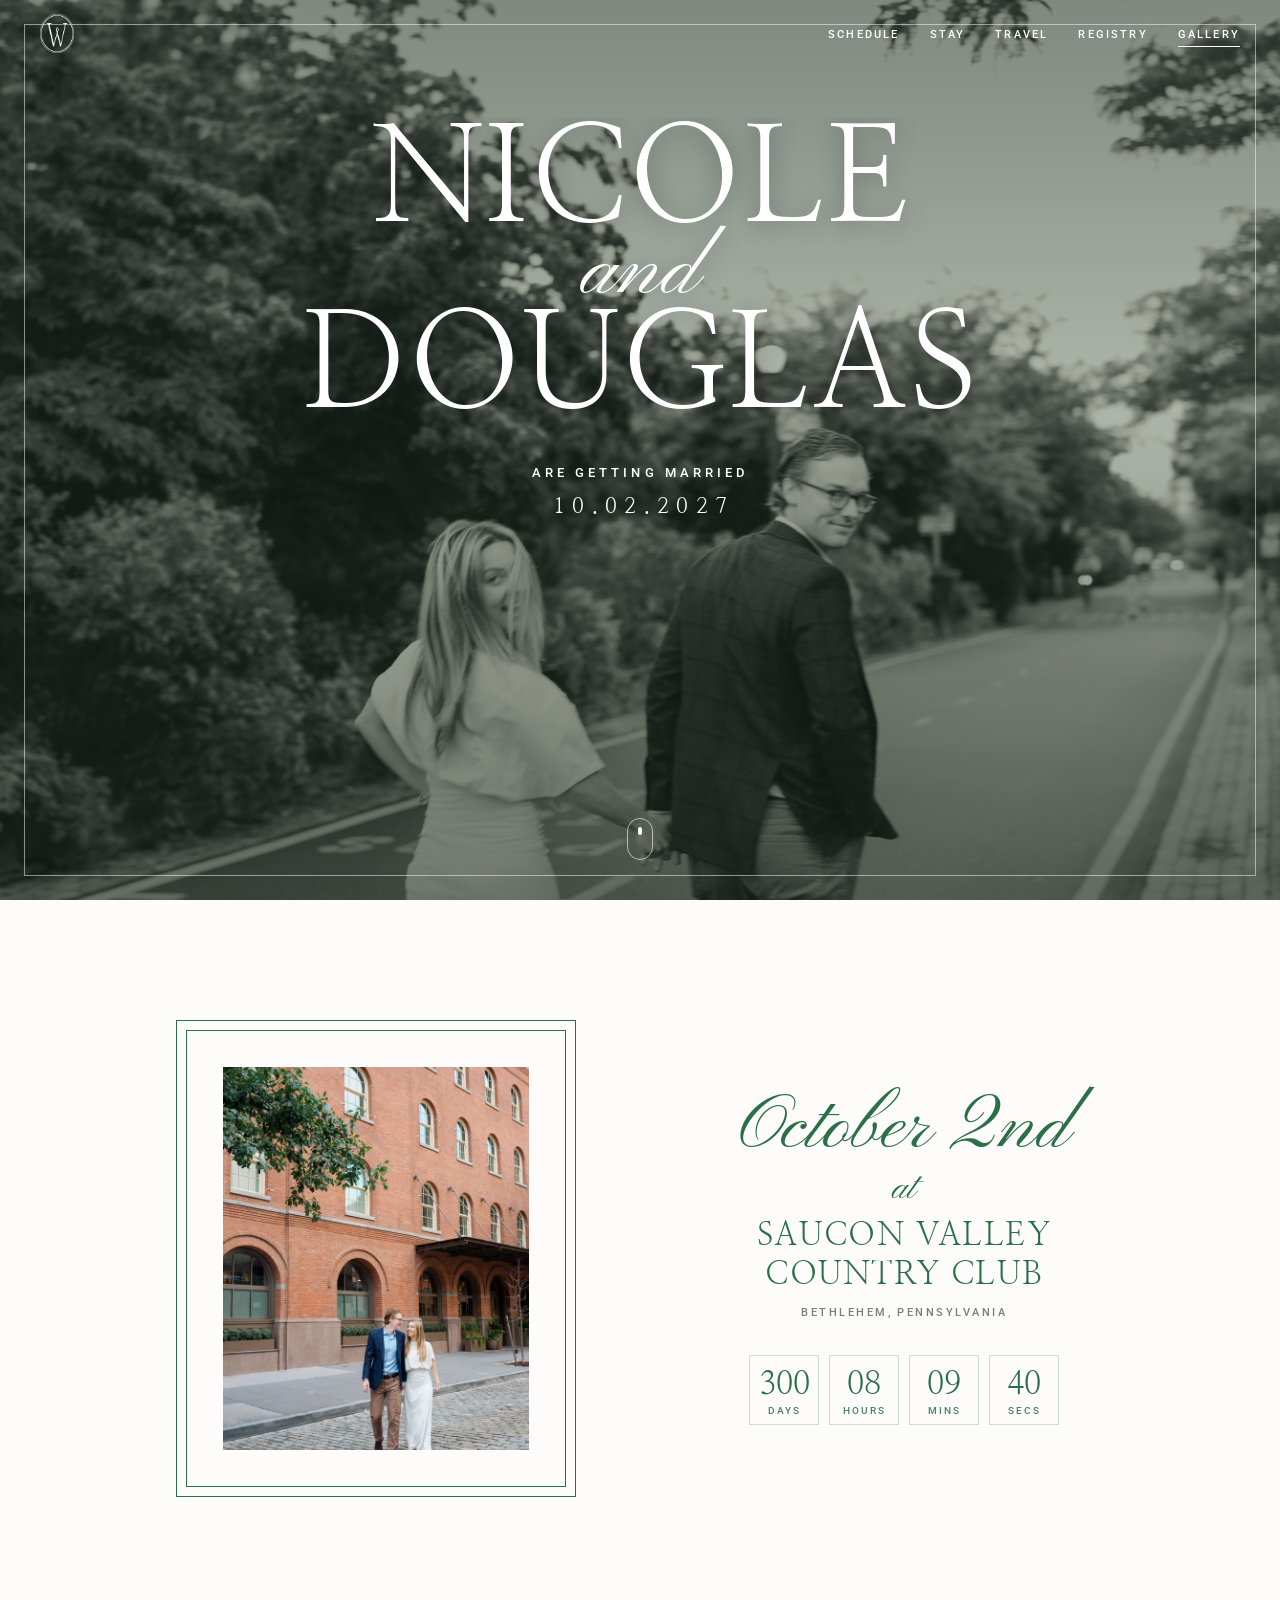
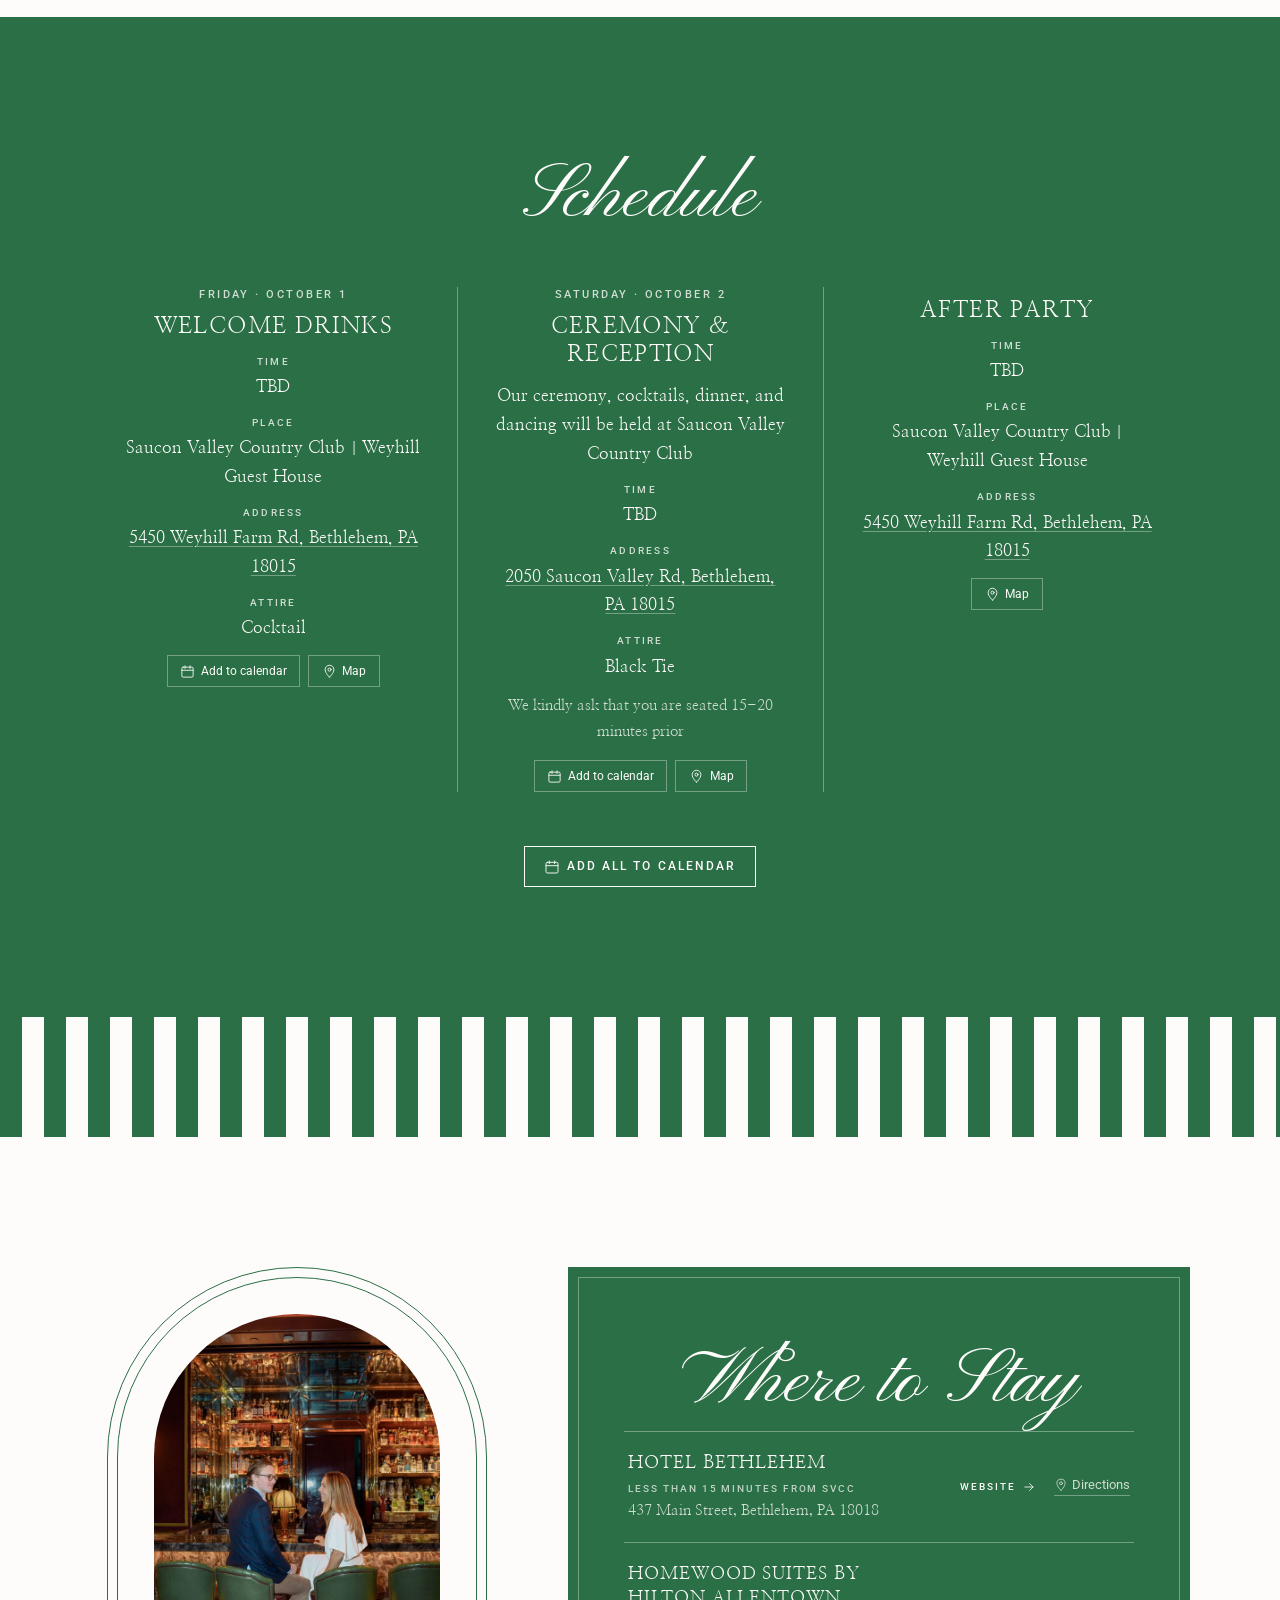
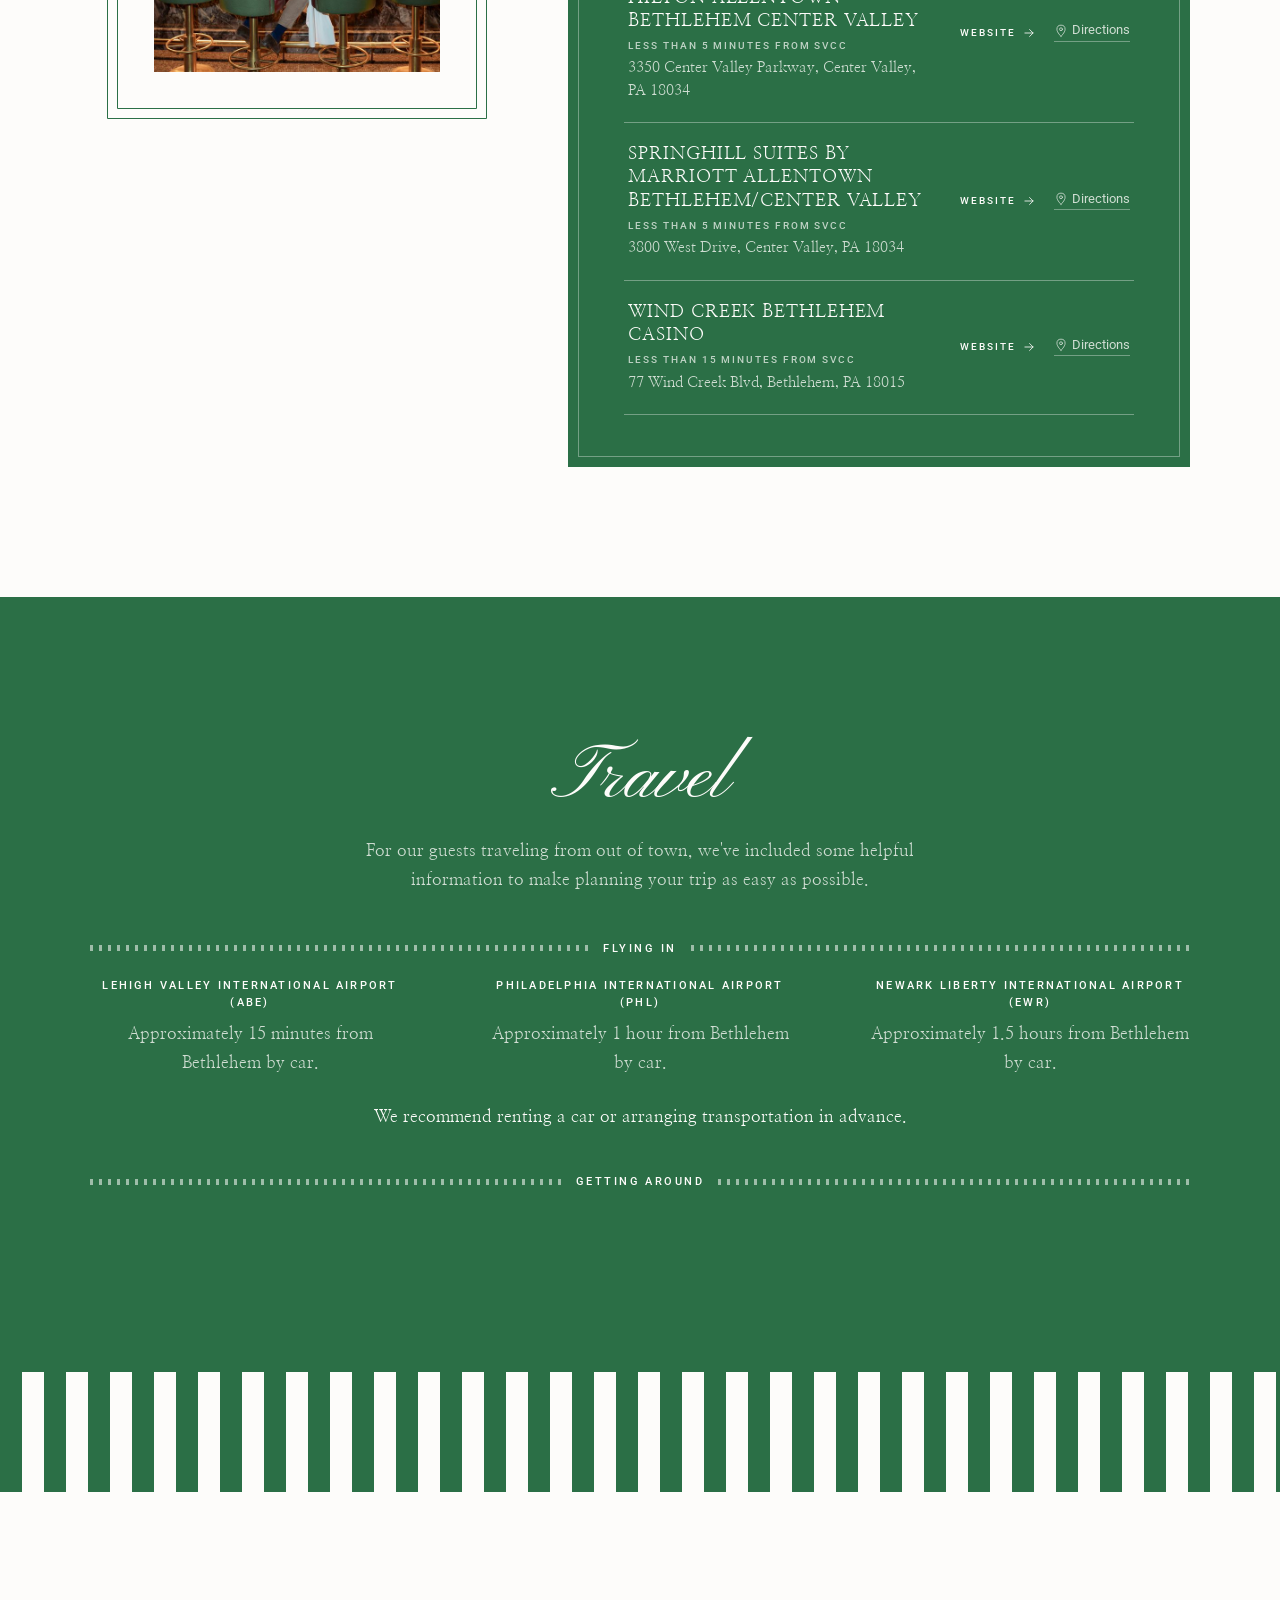
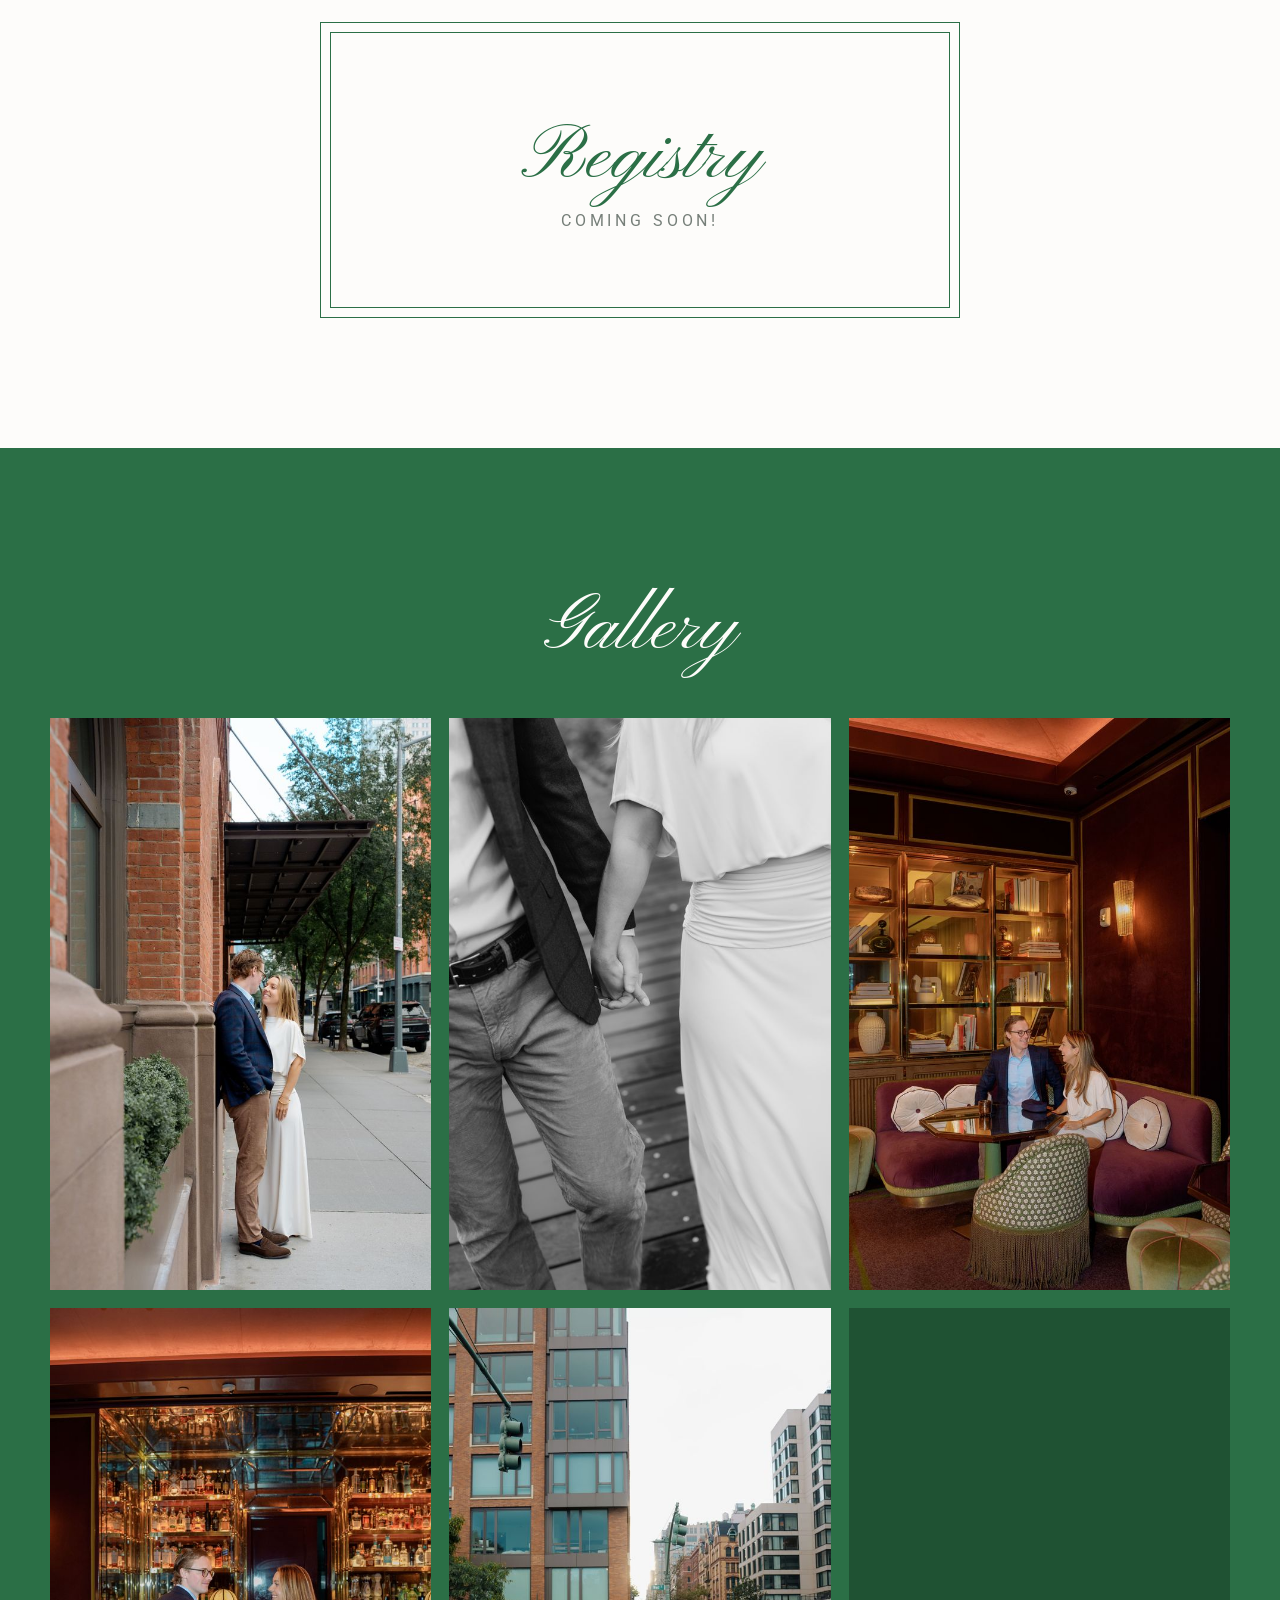
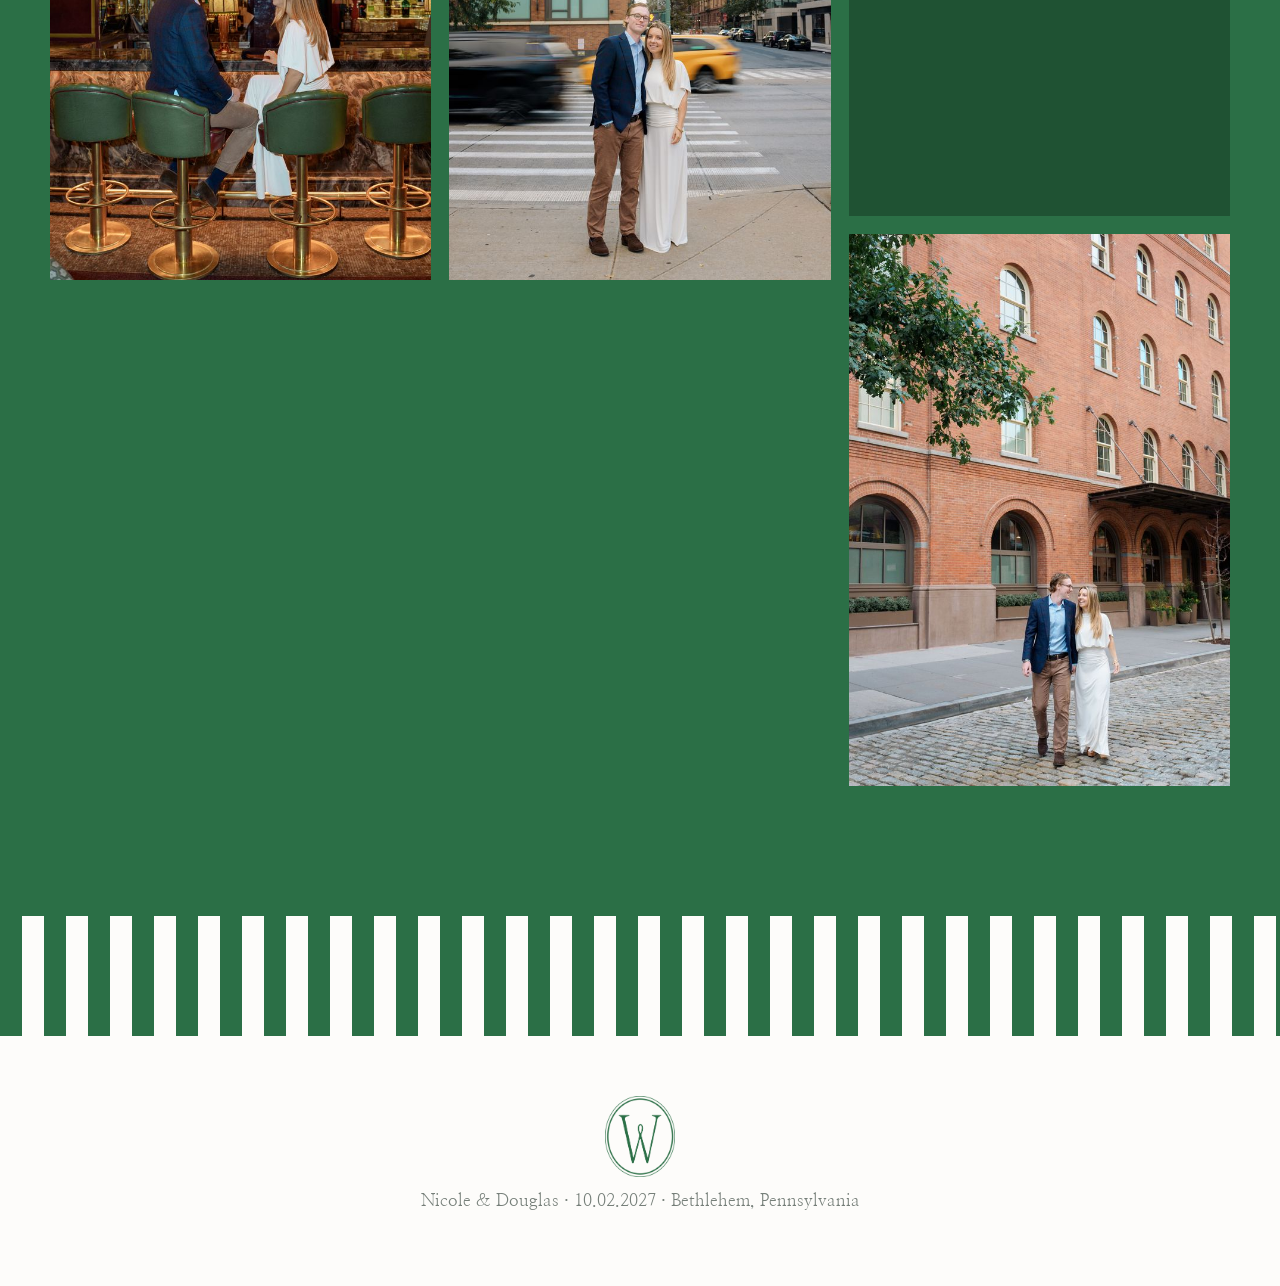
==== commit 352b8915: "Drop the scallops and the striped photo border Co-Authored-By: Claude Opus 5.5 <noreply@anthropic.co" ====
--- a/index.html
+++ b/index.html
@@ -7,8 +7,8 @@
 <link rel="preconnect" href="https://fonts.googleapis.com">
 <link rel="preconnect" href="https://fonts.gstatic.com" crossorigin>
 <link href="https://fonts.googleapis.com/css2?family=Nanum+Myeongjo:wght@400;700&family=Roboto:wght@400;500&family=Pinyon+Script&display=swap" rel="stylesheet">
-<script src="content.js?v=202611122125"></script>
-<link rel="stylesheet" href="style.css?v=202611122125">
+<script src="content.js?v=202611122127"></script>
+<link rel="stylesheet" href="style.css?v=202611122127">
 <link rel="icon" type="image/png" href="crest.png">
 </head>
 <body class="locked">
--- a/style.css
+++ b/style.css
@@ -422,24 +422,13 @@
 .frame .sec-head{margin-bottom:8px}
 .registry-soon{font:400 1rem/1.6 var(--sans);letter-spacing:.24em;text-transform:uppercase;color:var(--muted);margin:0}
 
-/* Awning stripes: one rounded scallop hangs from every stripe */
-.stripes{--sw:clamp(14px,2vw,22px);position:relative;z-index:1;height:clamp(70px,10vw,120px);filter:drop-shadow(0 5px 4px rgb(0 0 0 / .10))}
-.stripes::before{content:"";position:absolute;inset:0;
-  background:repeating-linear-gradient(90deg,var(--brand) 0 var(--sw),var(--bg) 0 calc(var(--sw) * 2));
-  -webkit-mask:linear-gradient(#000 0 0) top/100% calc(100% - var(--sw) / 2) no-repeat,
-    radial-gradient(circle at 50% 0,#000 calc(var(--sw) / 2 - .5px),transparent calc(var(--sw) / 2)) left bottom/var(--sw) calc(var(--sw) / 2) repeat-x;
-          mask:linear-gradient(#000 0 0) top/100% calc(100% - var(--sw) / 2) no-repeat,
-    radial-gradient(circle at 50% 0,#000 calc(var(--sw) / 2 - .5px),transparent calc(var(--sw) / 2)) left bottom/var(--sw) calc(var(--sw) / 2) repeat-x}
+/* Stripes above the footer and under Schedule and Travel */
+.stripes{height:clamp(70px,10vw,120px);background:repeating-linear-gradient(90deg,var(--brand) 0 clamp(14px,2vw,22px),var(--bg) 0 clamp(28px,4vw,44px))}
 
 /* Pinstripe details */
 .nav.solid{box-shadow:none}
 .nav.solid::after{content:"";position:absolute;left:0;right:0;top:100%;height:6px;background:repeating-linear-gradient(90deg,var(--brand) 0 6px,var(--bg) 0 12px);opacity:.9}
 .sub::before,.sub::after{height:6px;background:repeating-linear-gradient(90deg,var(--primary) 0 3px,transparent 0 9px);opacity:.55}
 
-/* Save-the-date photo: candy-stripe ribbon border */
-.std .framed{border:0;background:repeating-linear-gradient(-45deg,var(--brand) 0 7px,var(--bg) 0 14px)}
-.std .framed::before{inset:11px;background:var(--bg);border:1px solid var(--brand)}
-.std .framed img{position:relative}
-
 /* Where to Stay photo: arched top */
 .stay-split .framed,.stay-split .framed::before,.stay-split .framed img{border-radius:999px 999px 0 0}
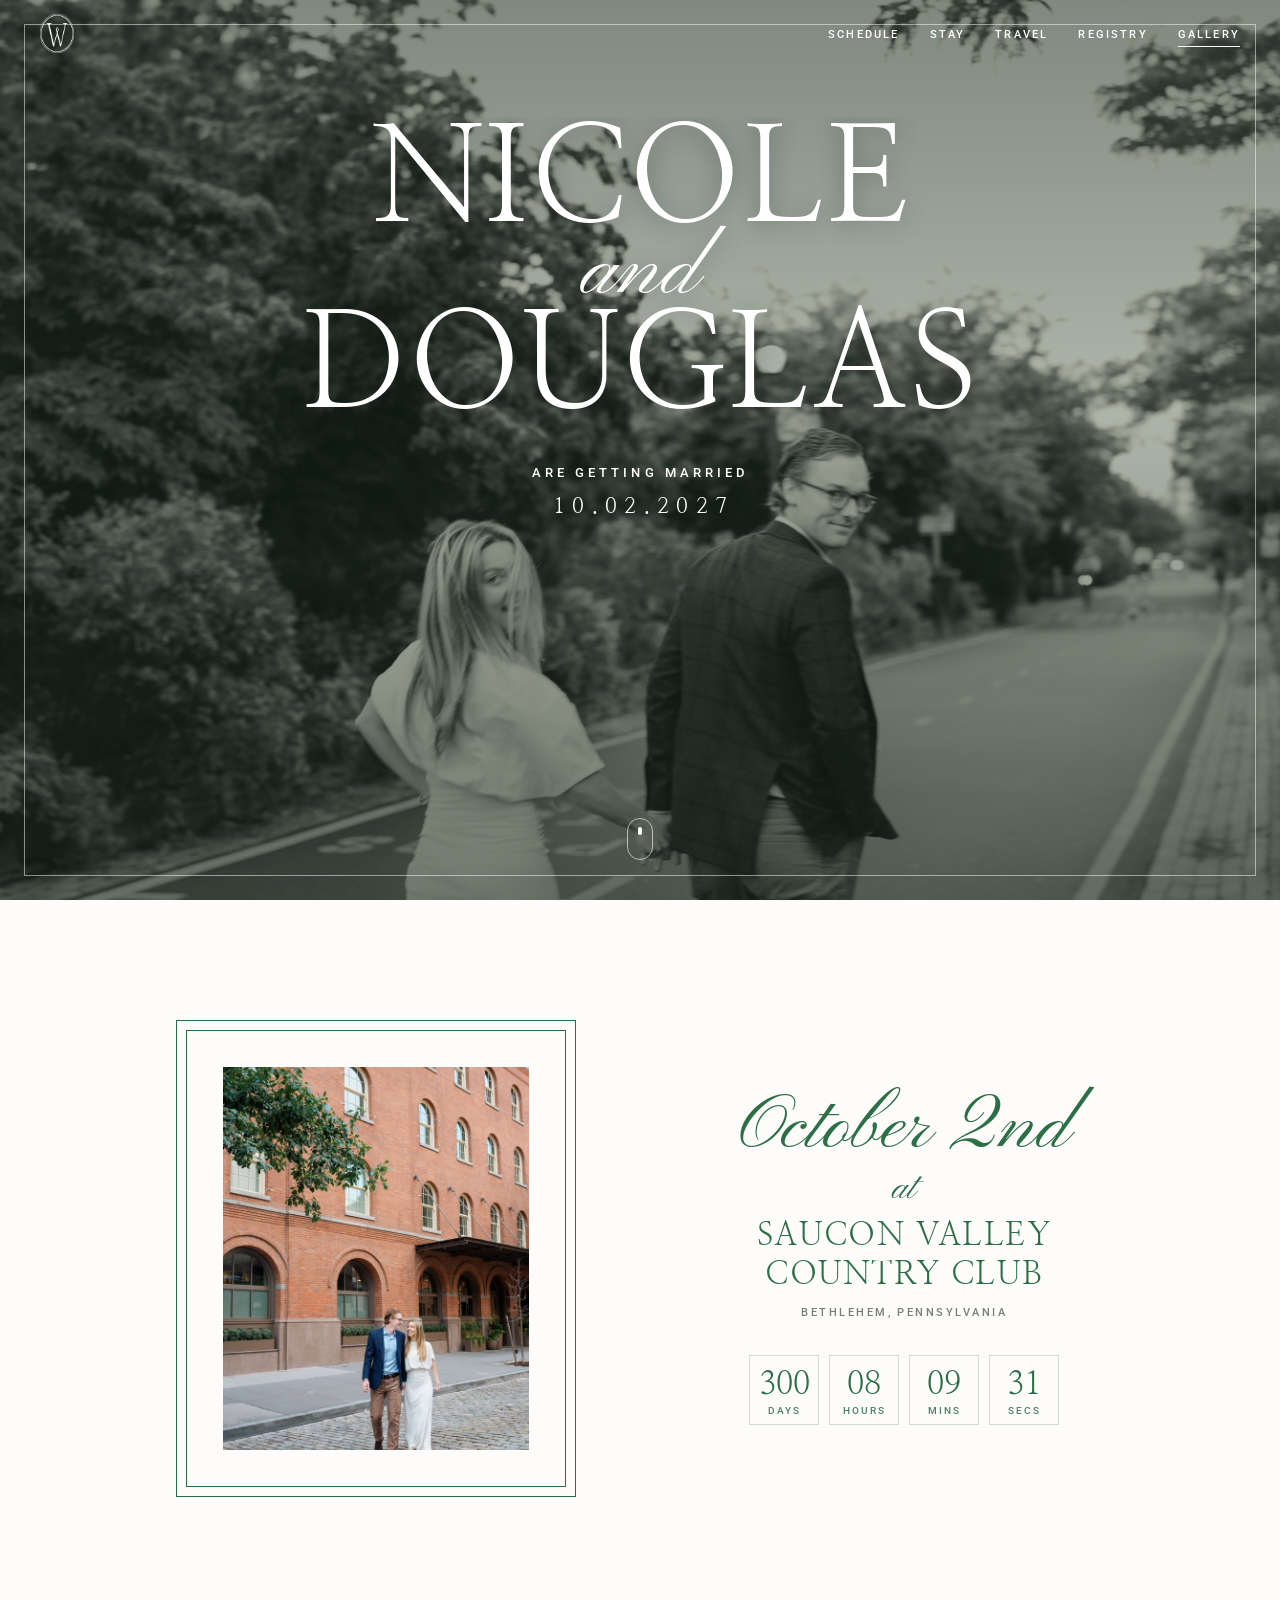
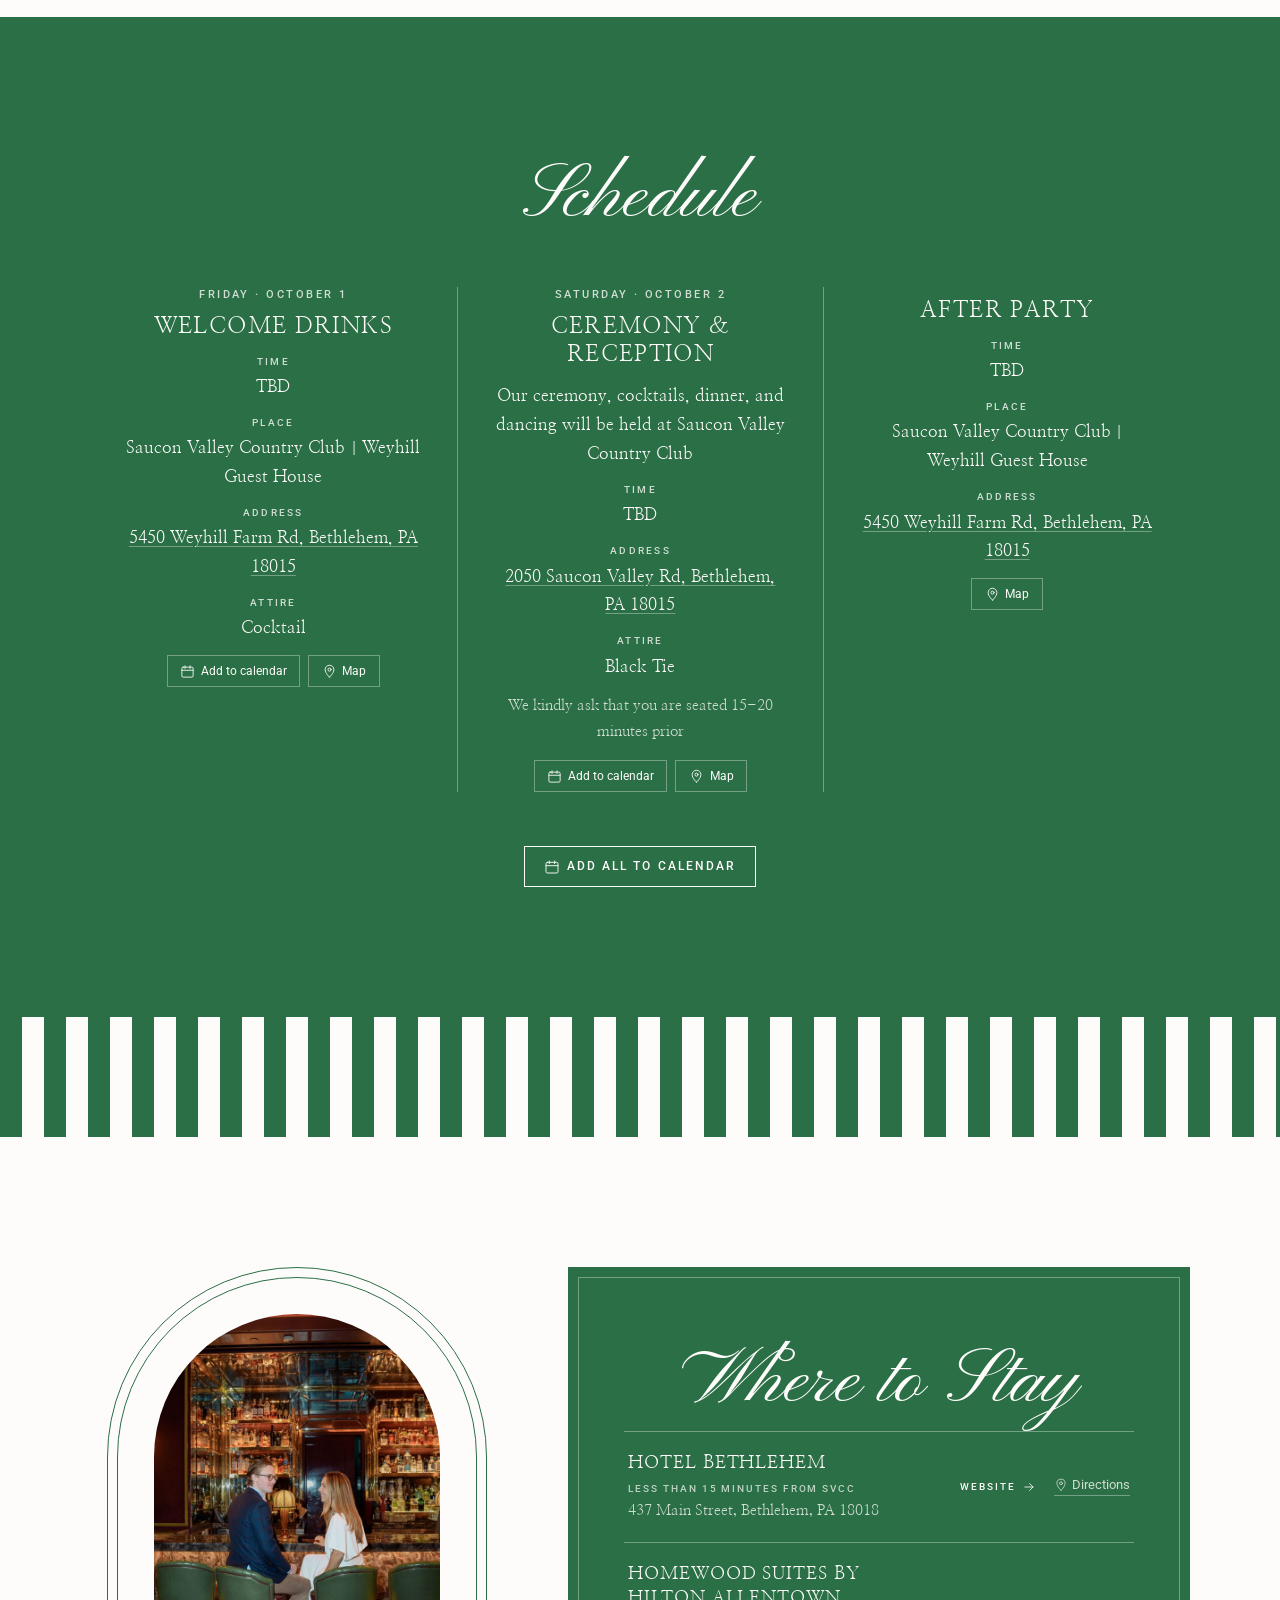
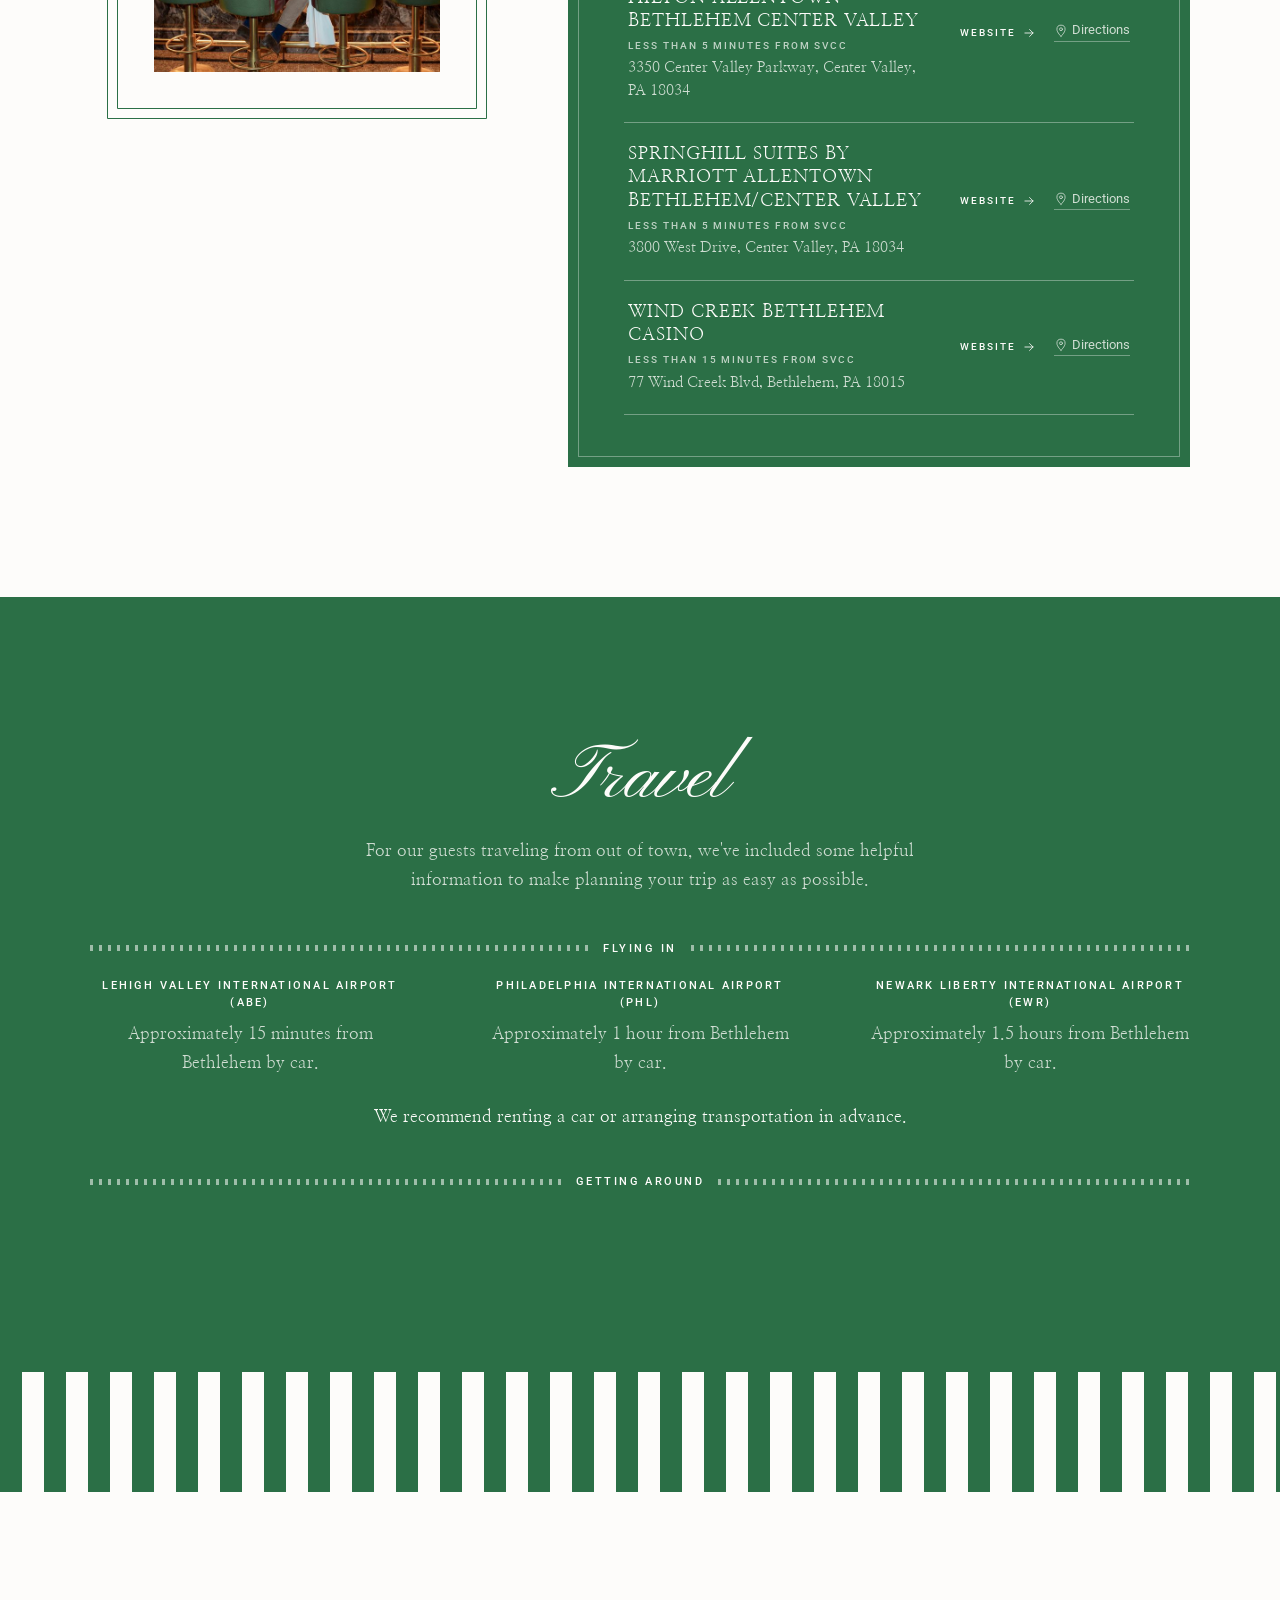
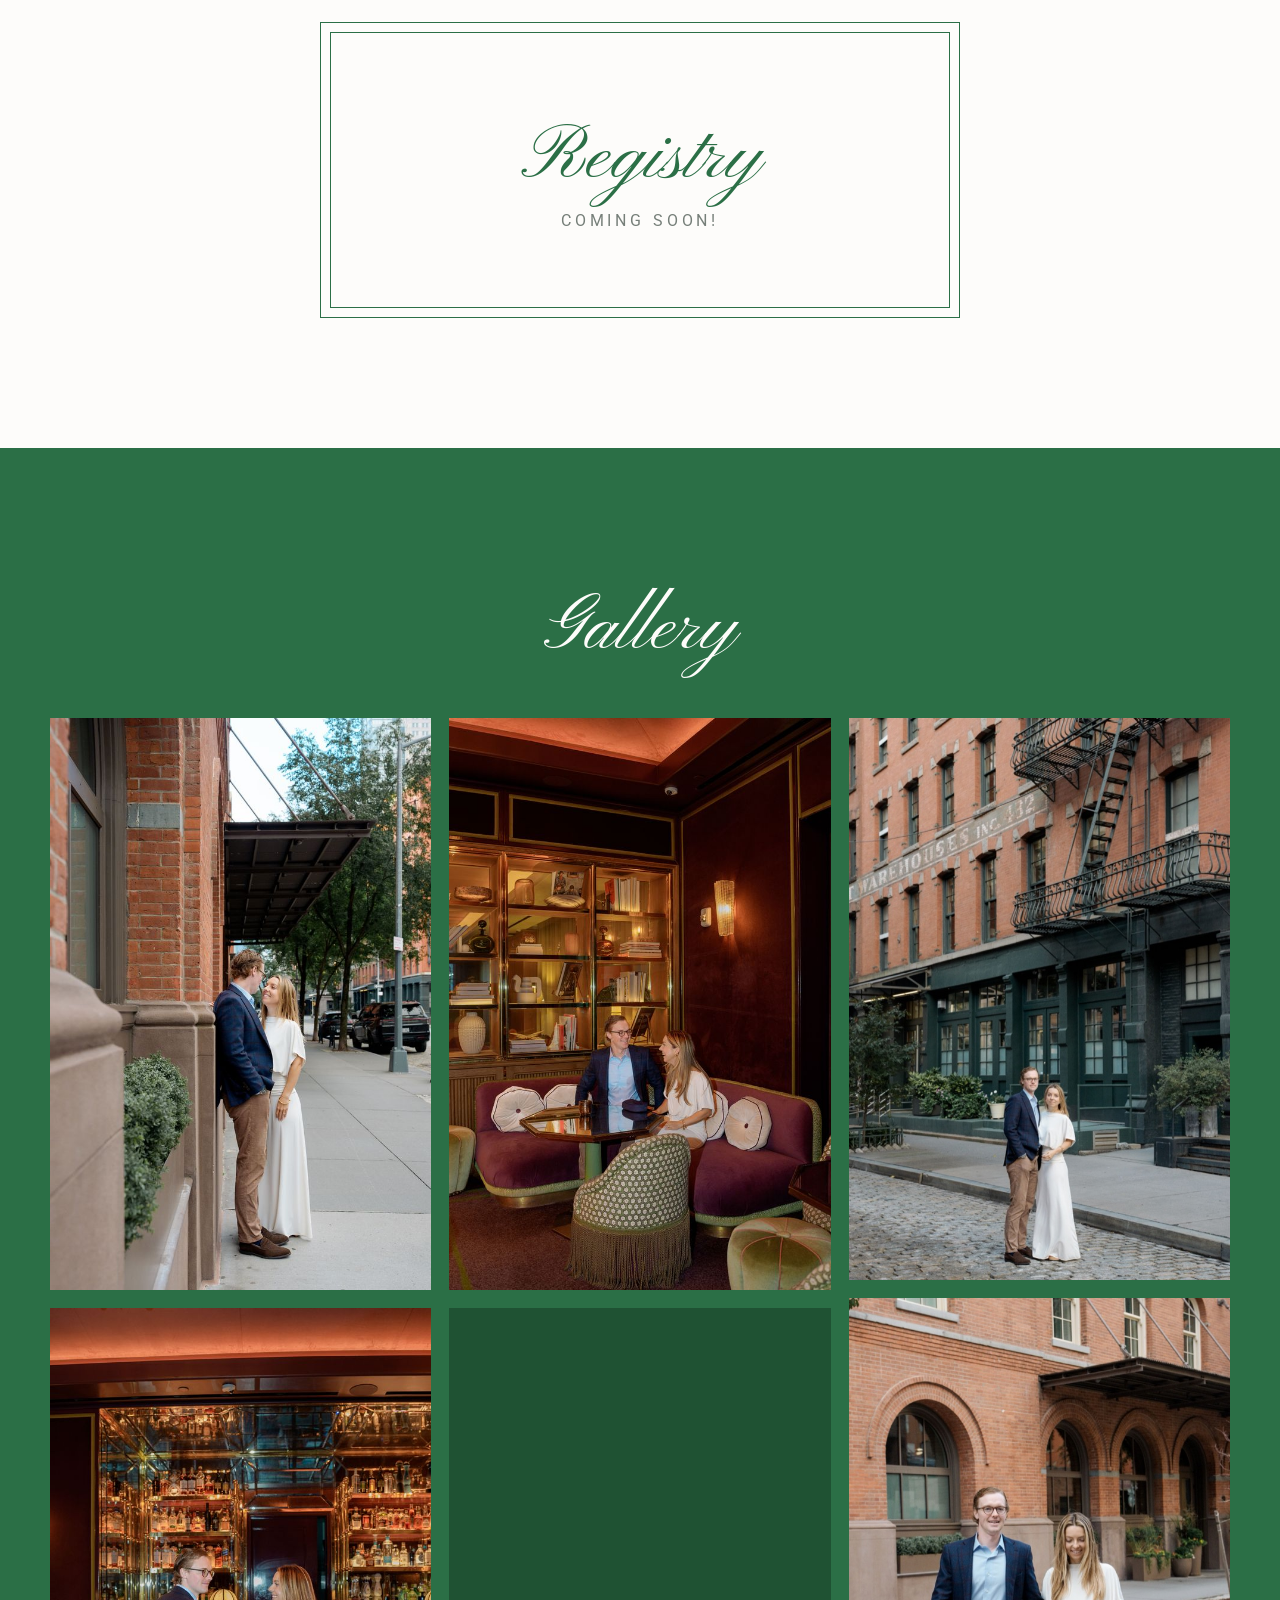
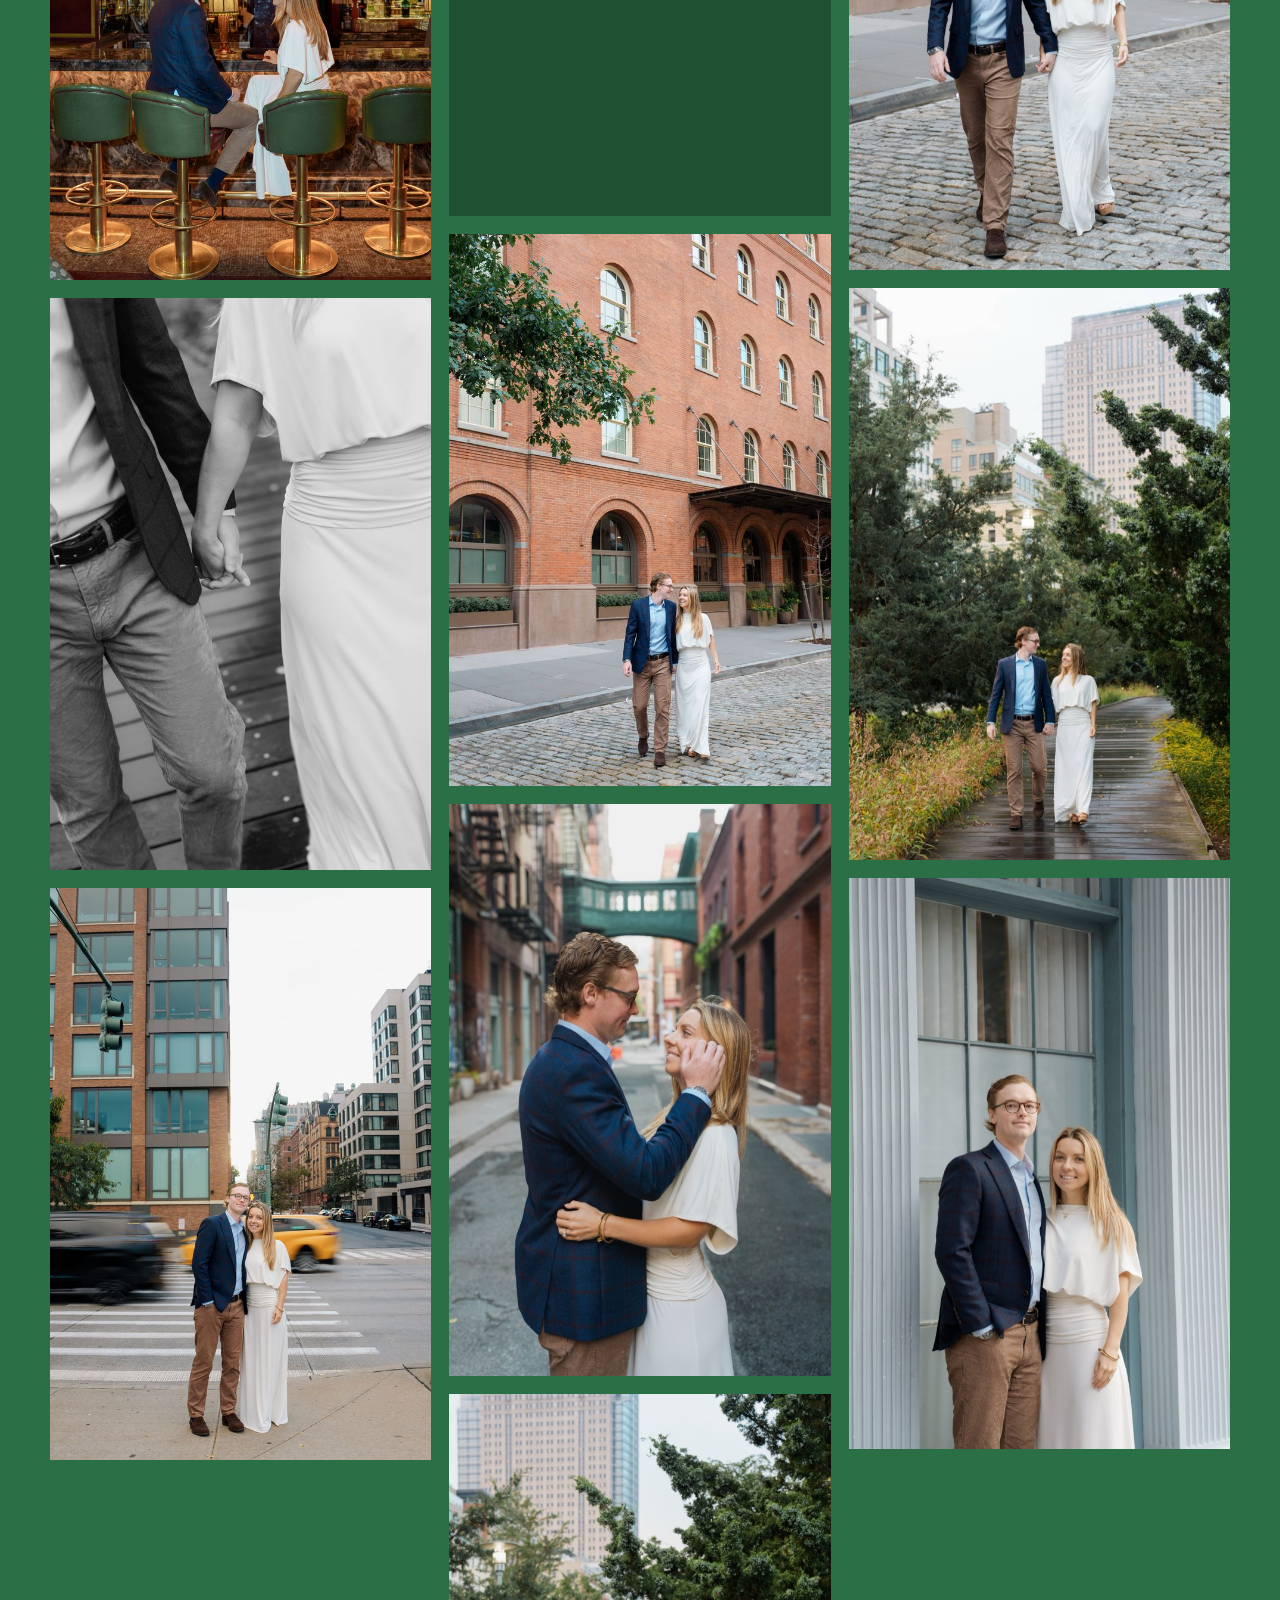
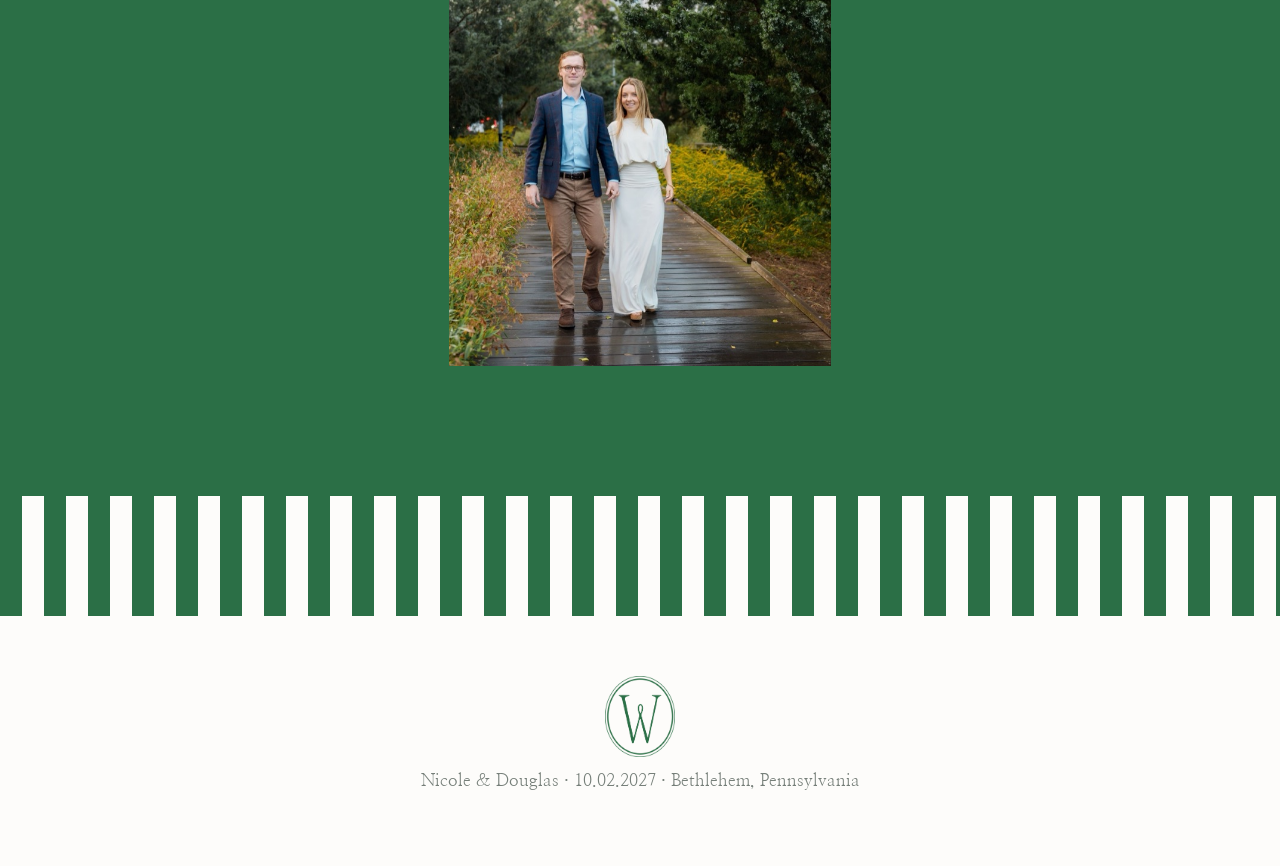
==== commit 256edafd: "Add six new engagement photos to the gallery Co-Authored-By: Claude Opus 5.5 <noreply@anthropic.com>" ====
--- a/index.html
+++ b/index.html
@@ -7,8 +7,8 @@
 <link rel="preconnect" href="https://fonts.googleapis.com">
 <link rel="preconnect" href="https://fonts.gstatic.com" crossorigin>
 <link href="https://fonts.googleapis.com/css2?family=Nanum+Myeongjo:wght@400;700&family=Roboto:wght@400;500&family=Pinyon+Script&display=swap" rel="stylesheet">
-<script src="content.js?v=202611122127"></script>
-<link rel="stylesheet" href="style.css?v=202611122127">
+<script src="content.js?v=202611122135"></script>
+<link rel="stylesheet" href="style.css?v=202611122135">
 <link rel="icon" type="image/png" href="crest.png">
 </head>
 <body class="locked">
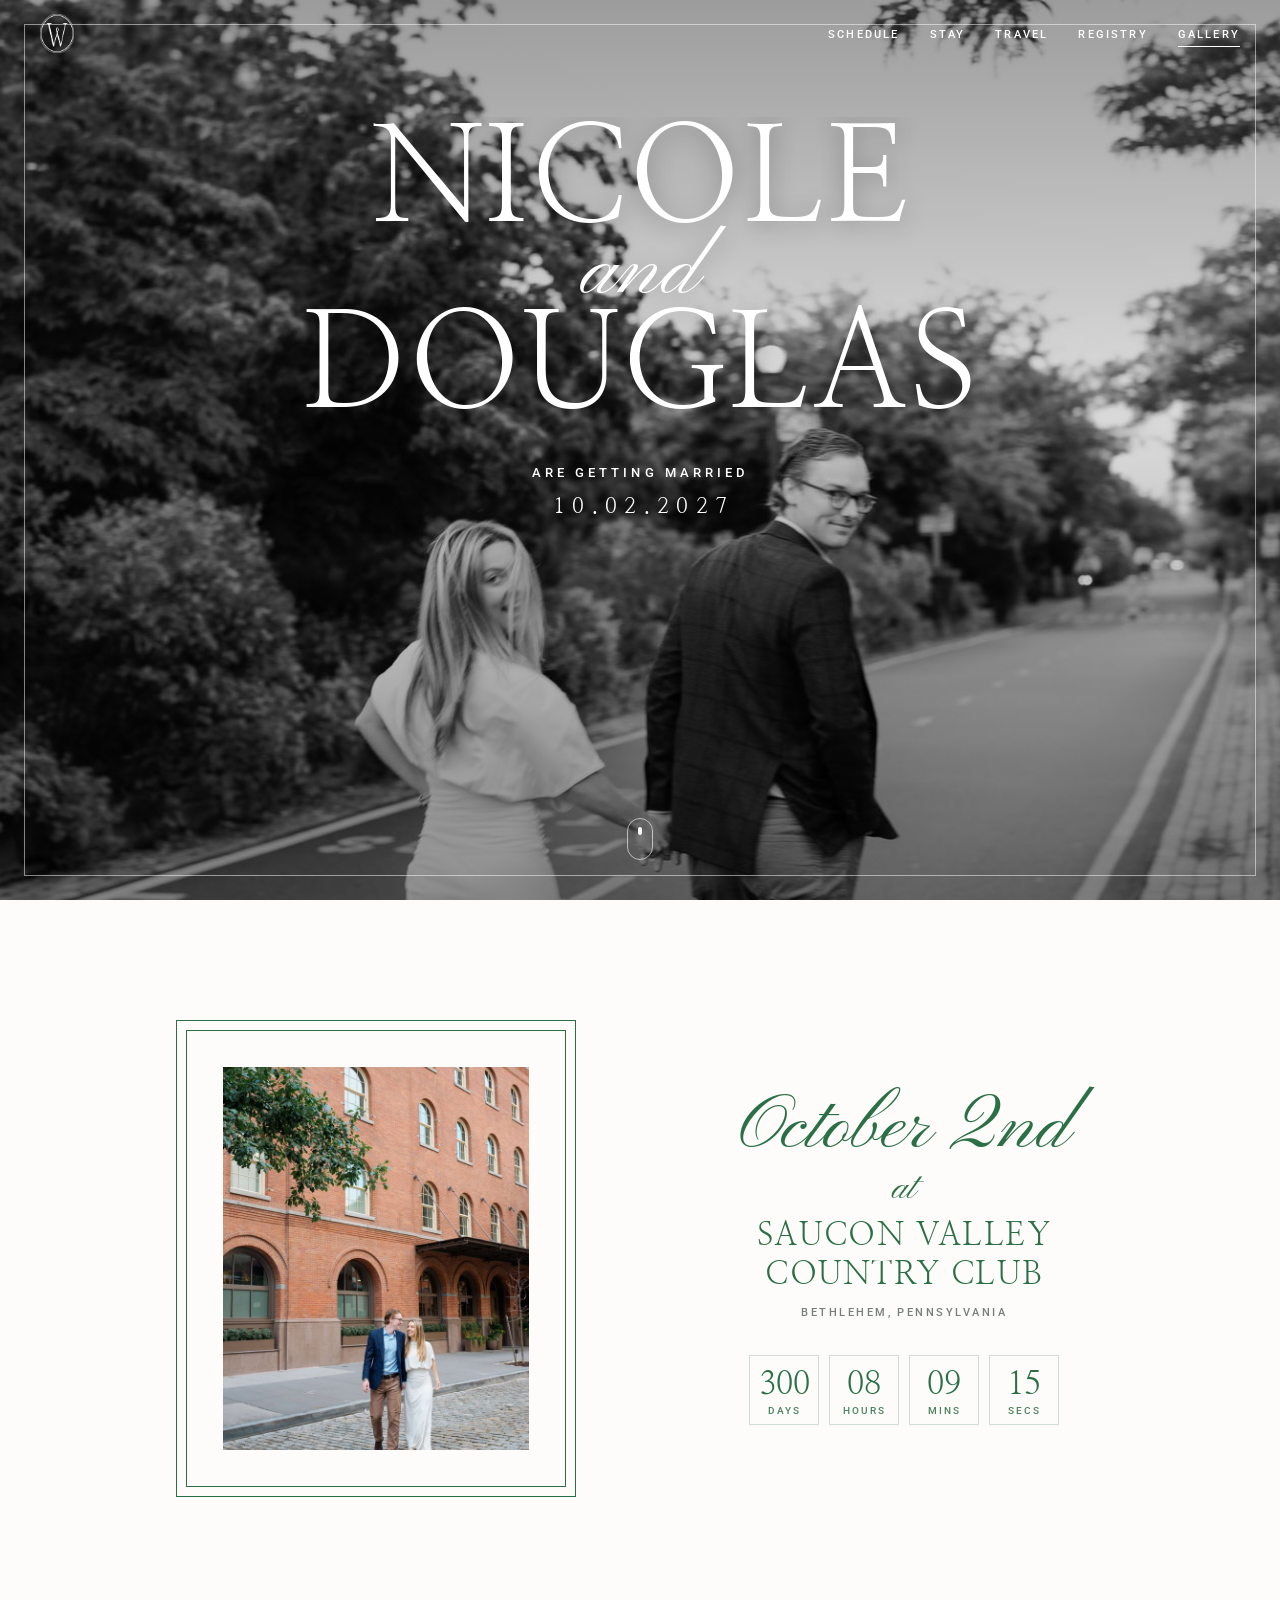
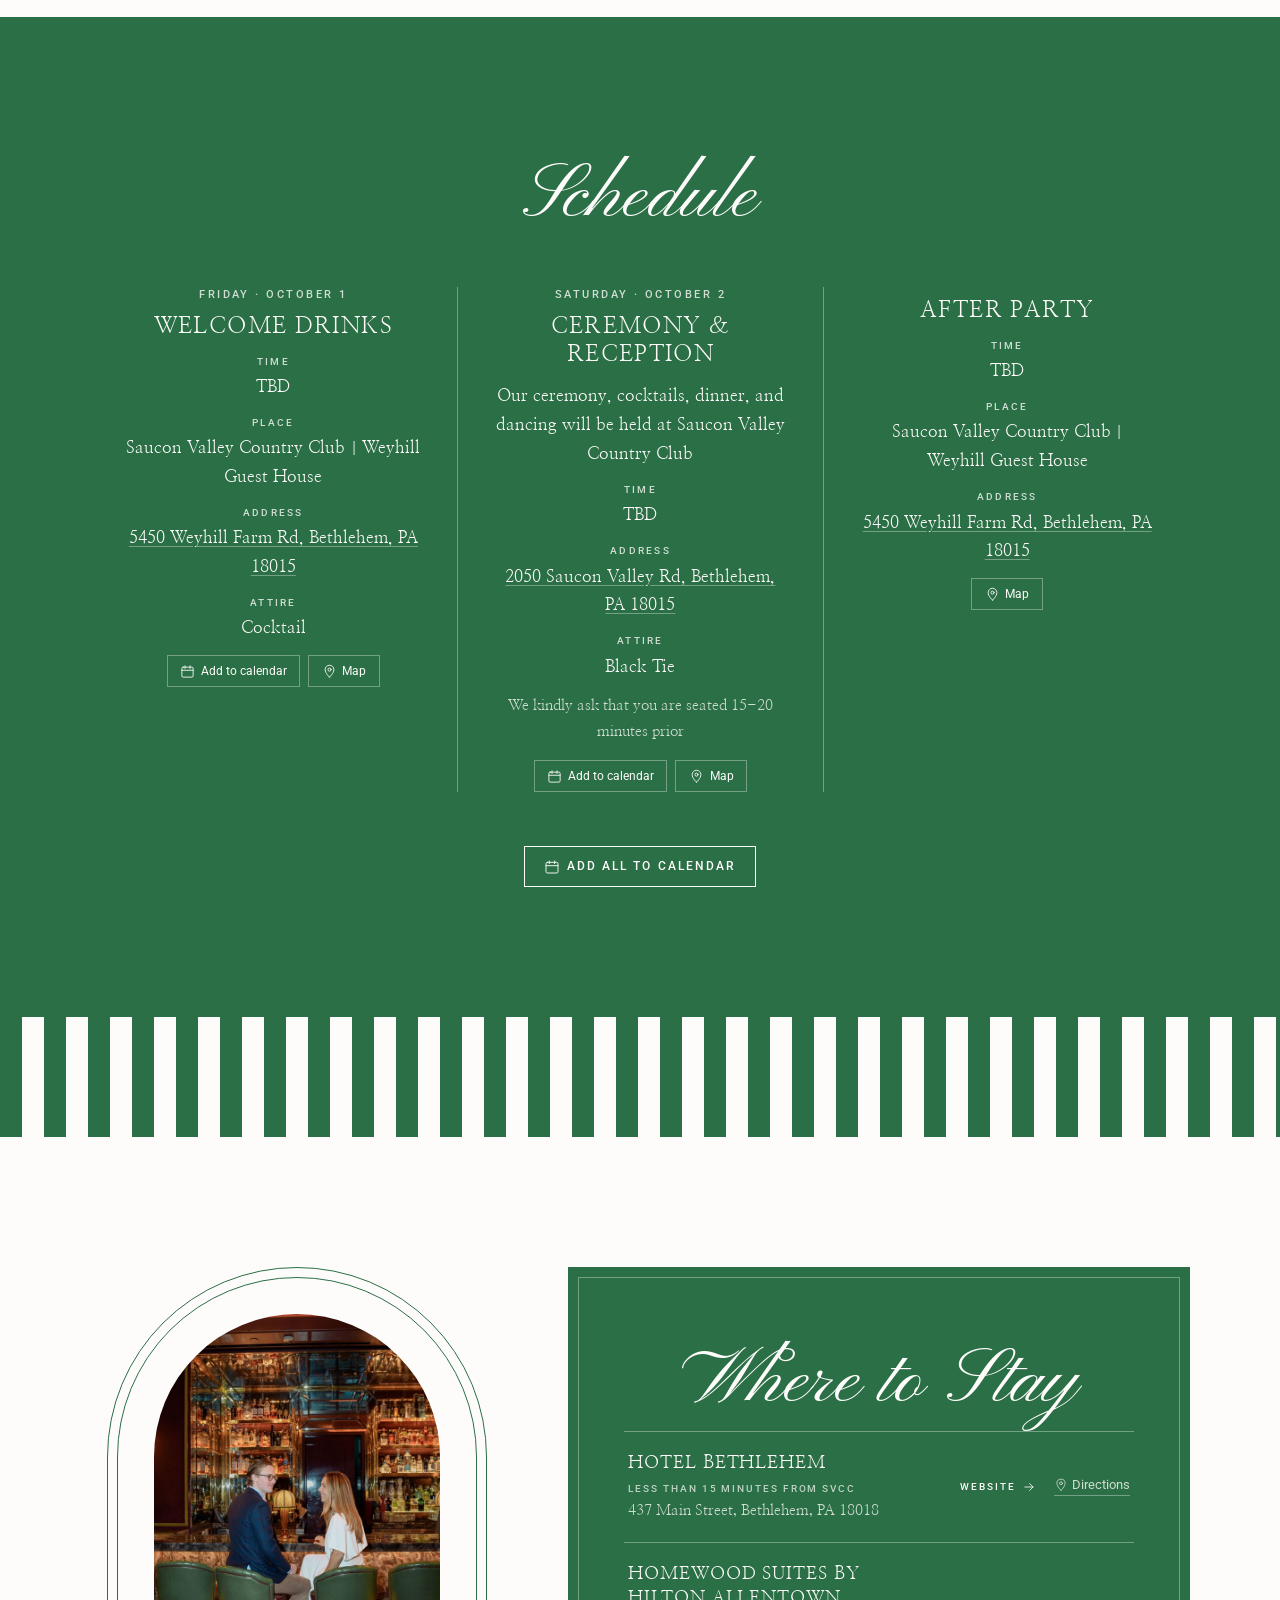
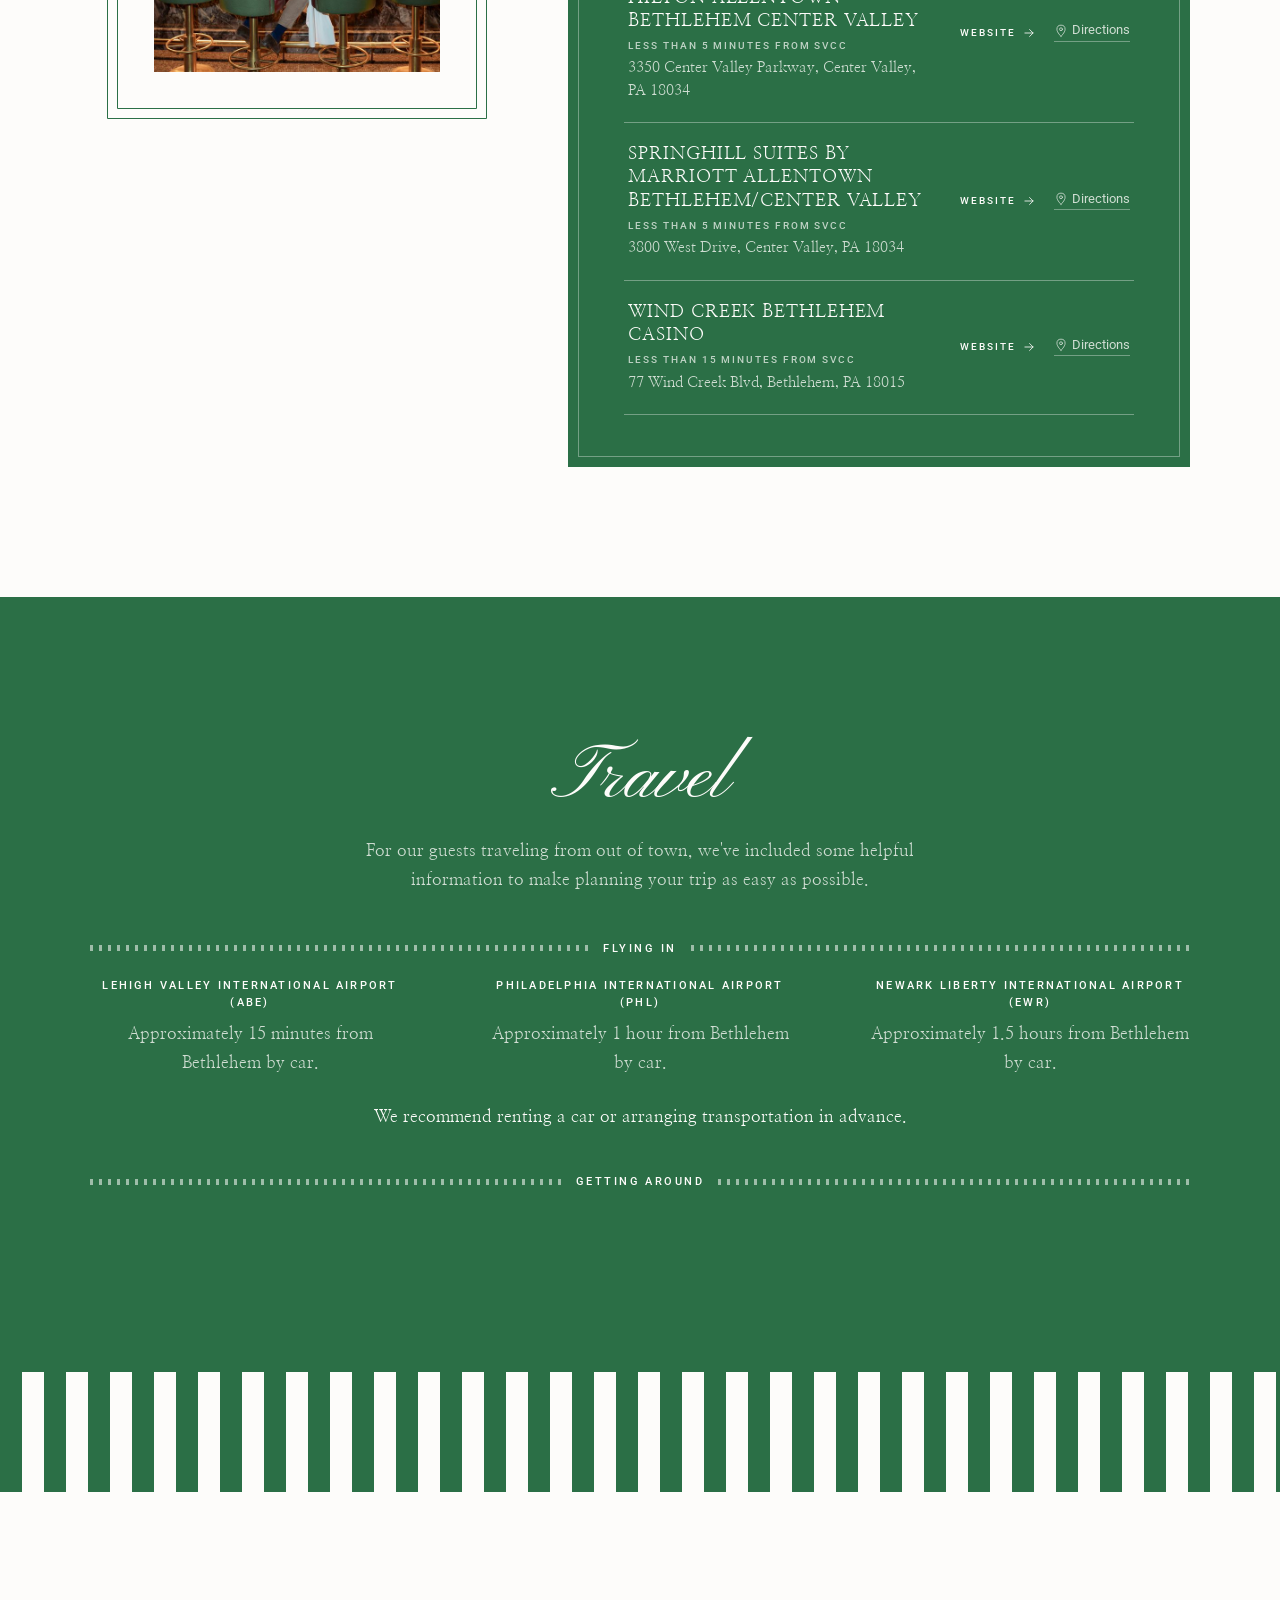
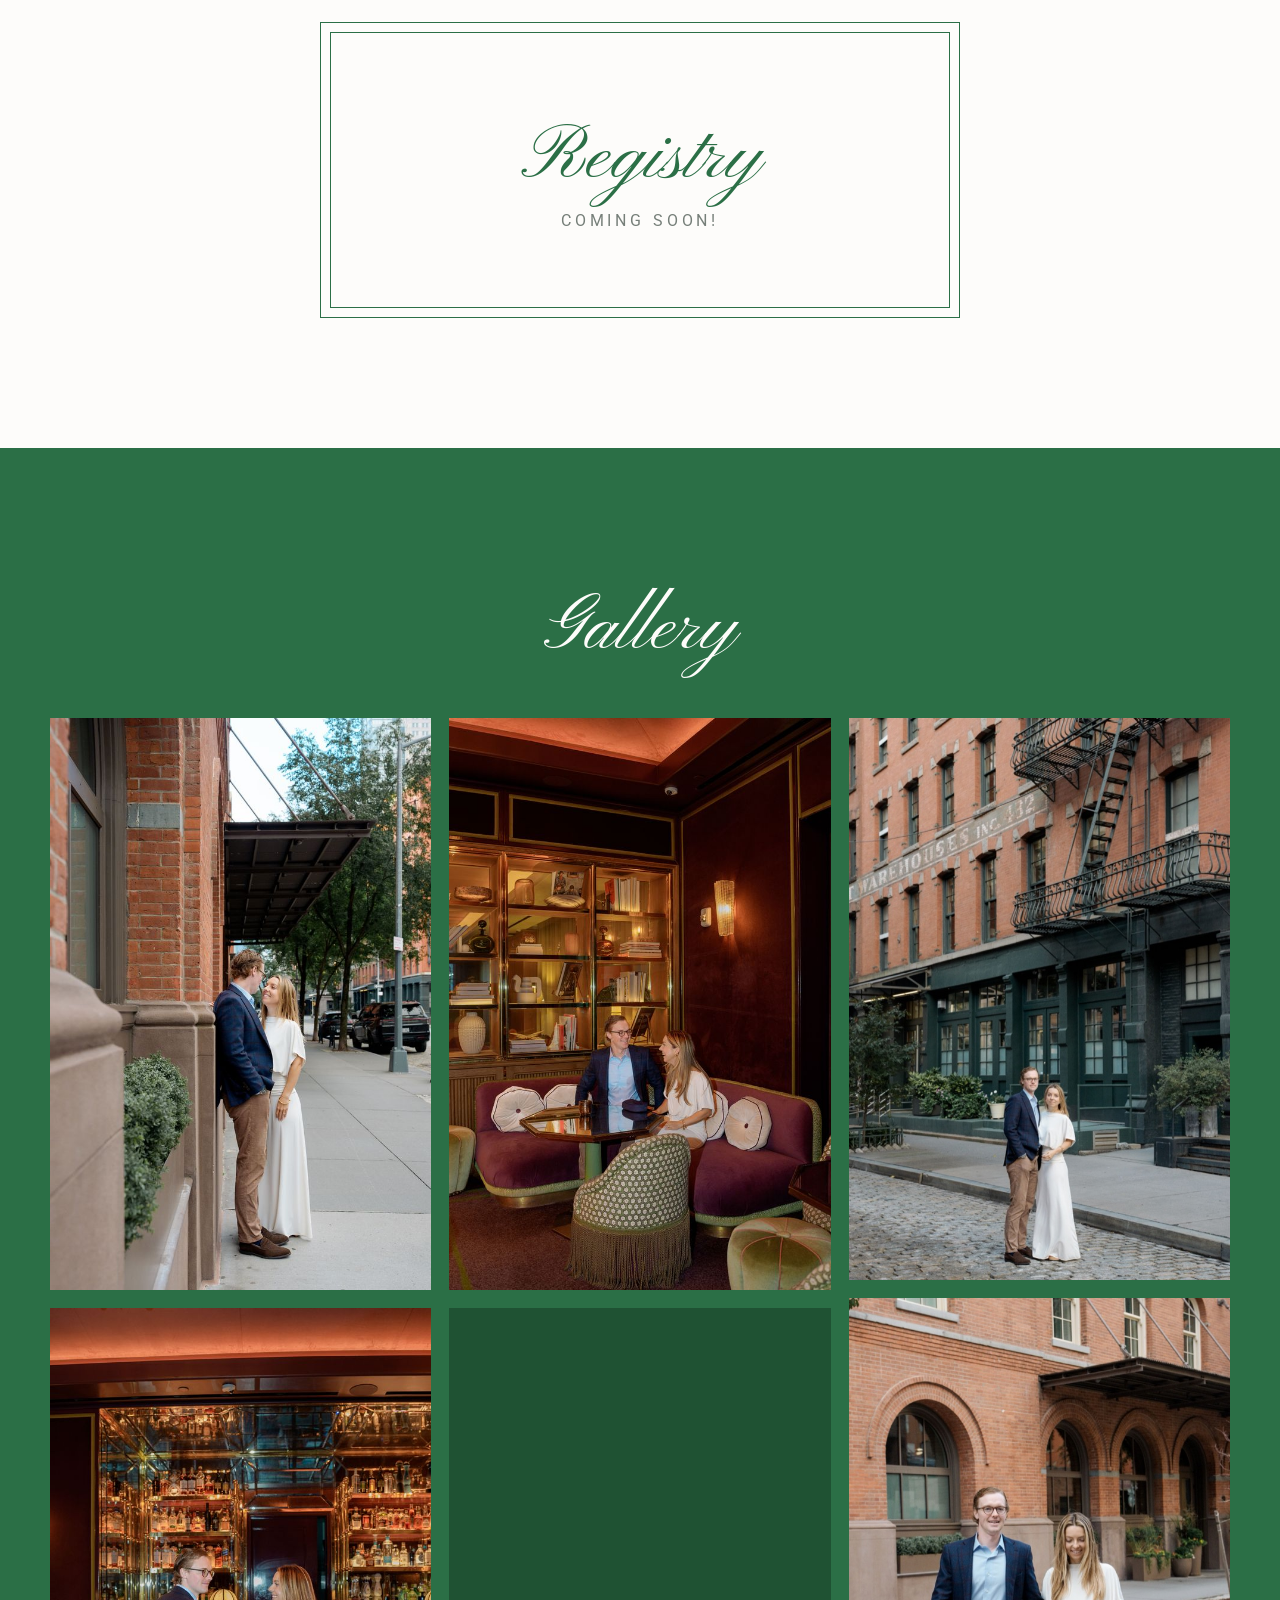
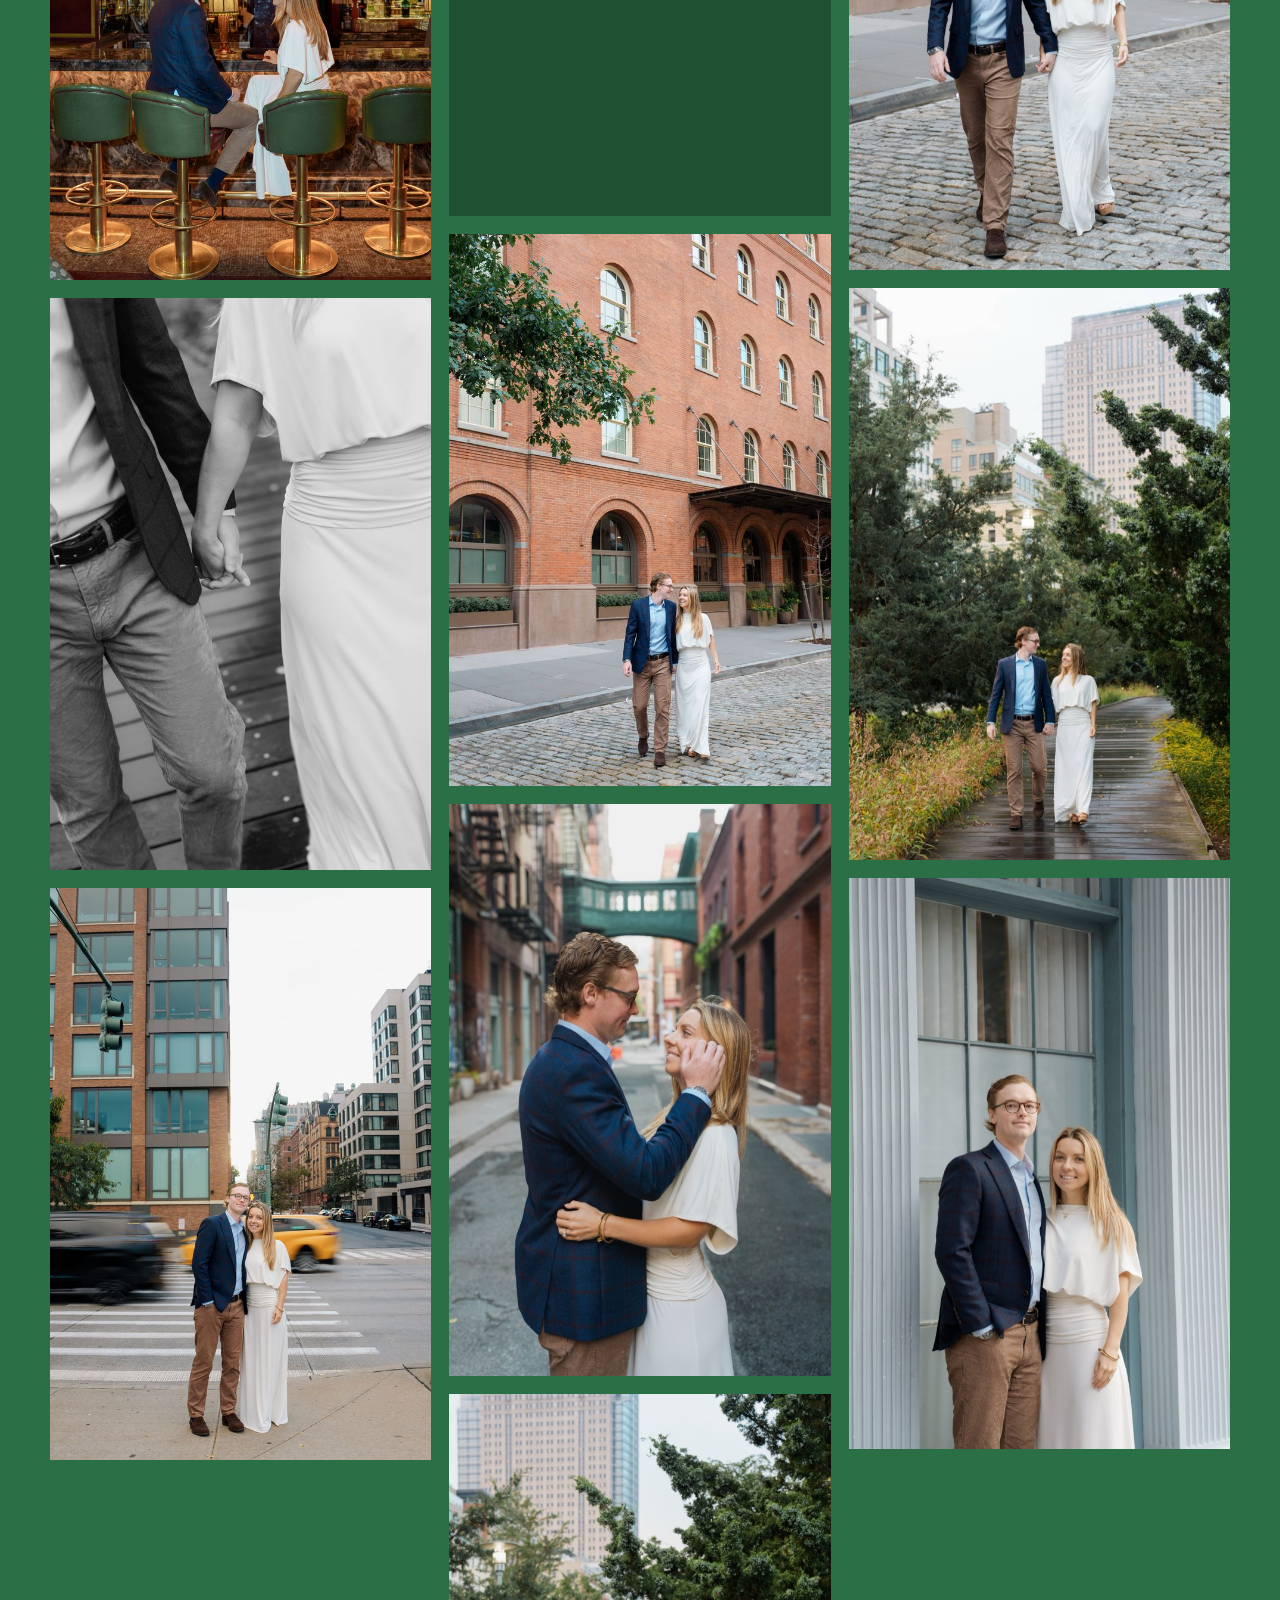
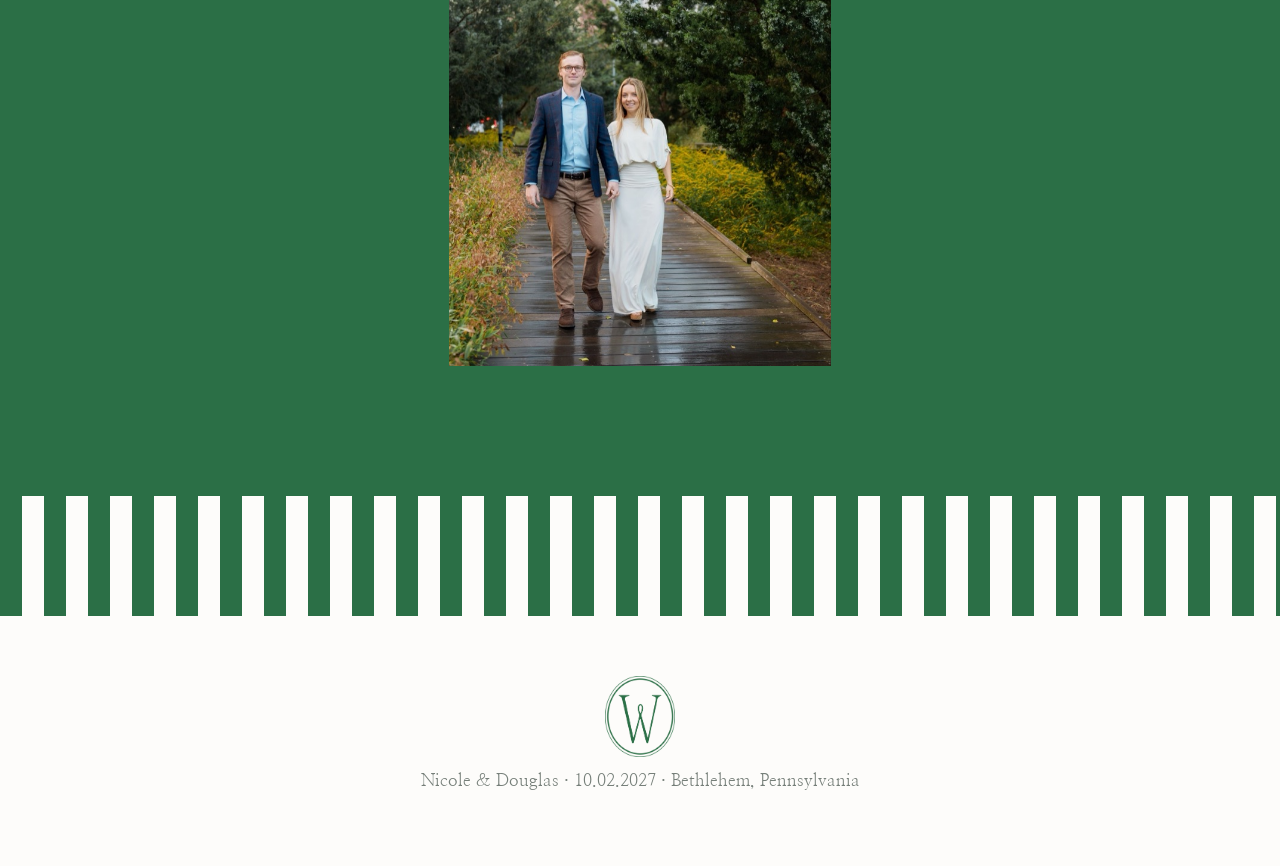
==== commit 3de4c499: "Remove the filter and green tint from the top photo Co-Authored-By: Claude Opus 5.5 <noreply@anthrop" ====
--- a/index.html
+++ b/index.html
@@ -7,8 +7,8 @@
 <link rel="preconnect" href="https://fonts.googleapis.com">
 <link rel="preconnect" href="https://fonts.gstatic.com" crossorigin>
 <link href="https://fonts.googleapis.com/css2?family=Nanum+Myeongjo:wght@400;700&family=Roboto:wght@400;500&family=Pinyon+Script&display=swap" rel="stylesheet">
-<script src="content.js?v=202611122135"></script>
-<link rel="stylesheet" href="style.css?v=202611122135">
+<script src="content.js?v=202611122137"></script>
+<link rel="stylesheet" href="style.css?v=202611122137">
 <link rel="icon" type="image/png" href="crest.png">
 </head>
 <body class="locked">
--- a/style.css
+++ b/style.css
@@ -322,10 +322,10 @@
 .hero.has-photo::before{border-color:rgb(255 255 255/.5);z-index:0}
 .hero-bg{position:absolute;inset:0;margin:0;z-index:-2;overflow:hidden}
 .hero-bg[hidden]{display:none}
-.hero-bg img{width:100%;height:100%;object-fit:cover;filter:saturate(.6) sepia(.18) contrast(.94) brightness(.94);transform:scale(1.1);transition:transform 9s cubic-bezier(.2,.6,.2,1)}
+.hero-bg img{width:100%;height:100%;object-fit:cover;transform:scale(1.1);transition:transform 9s cubic-bezier(.2,.6,.2,1)}
 body.ready .hero-bg img{transform:scale(1.01)}
 .hero-bg::after{content:"";position:absolute;inset:0;
-  background:linear-gradient(180deg,rgb(18 28 20/.42),rgb(18 28 20/.18) 45%,rgb(18 28 20/.5)),color-mix(in srgb,var(--brand) 14%,transparent)}
+  background:linear-gradient(180deg,rgb(0 0 0/.38),rgb(0 0 0/.12) 45%,rgb(0 0 0/.42))}
 .hero-text{text-align:center;position:relative}
 .hero.has-photo .hero-text{text-shadow:0 2px 24px rgb(0 0 0/.3)}
 .names{font:400 clamp(3.6rem,15vw,8.4rem)/.86 var(--serif);letter-spacing:.01em}
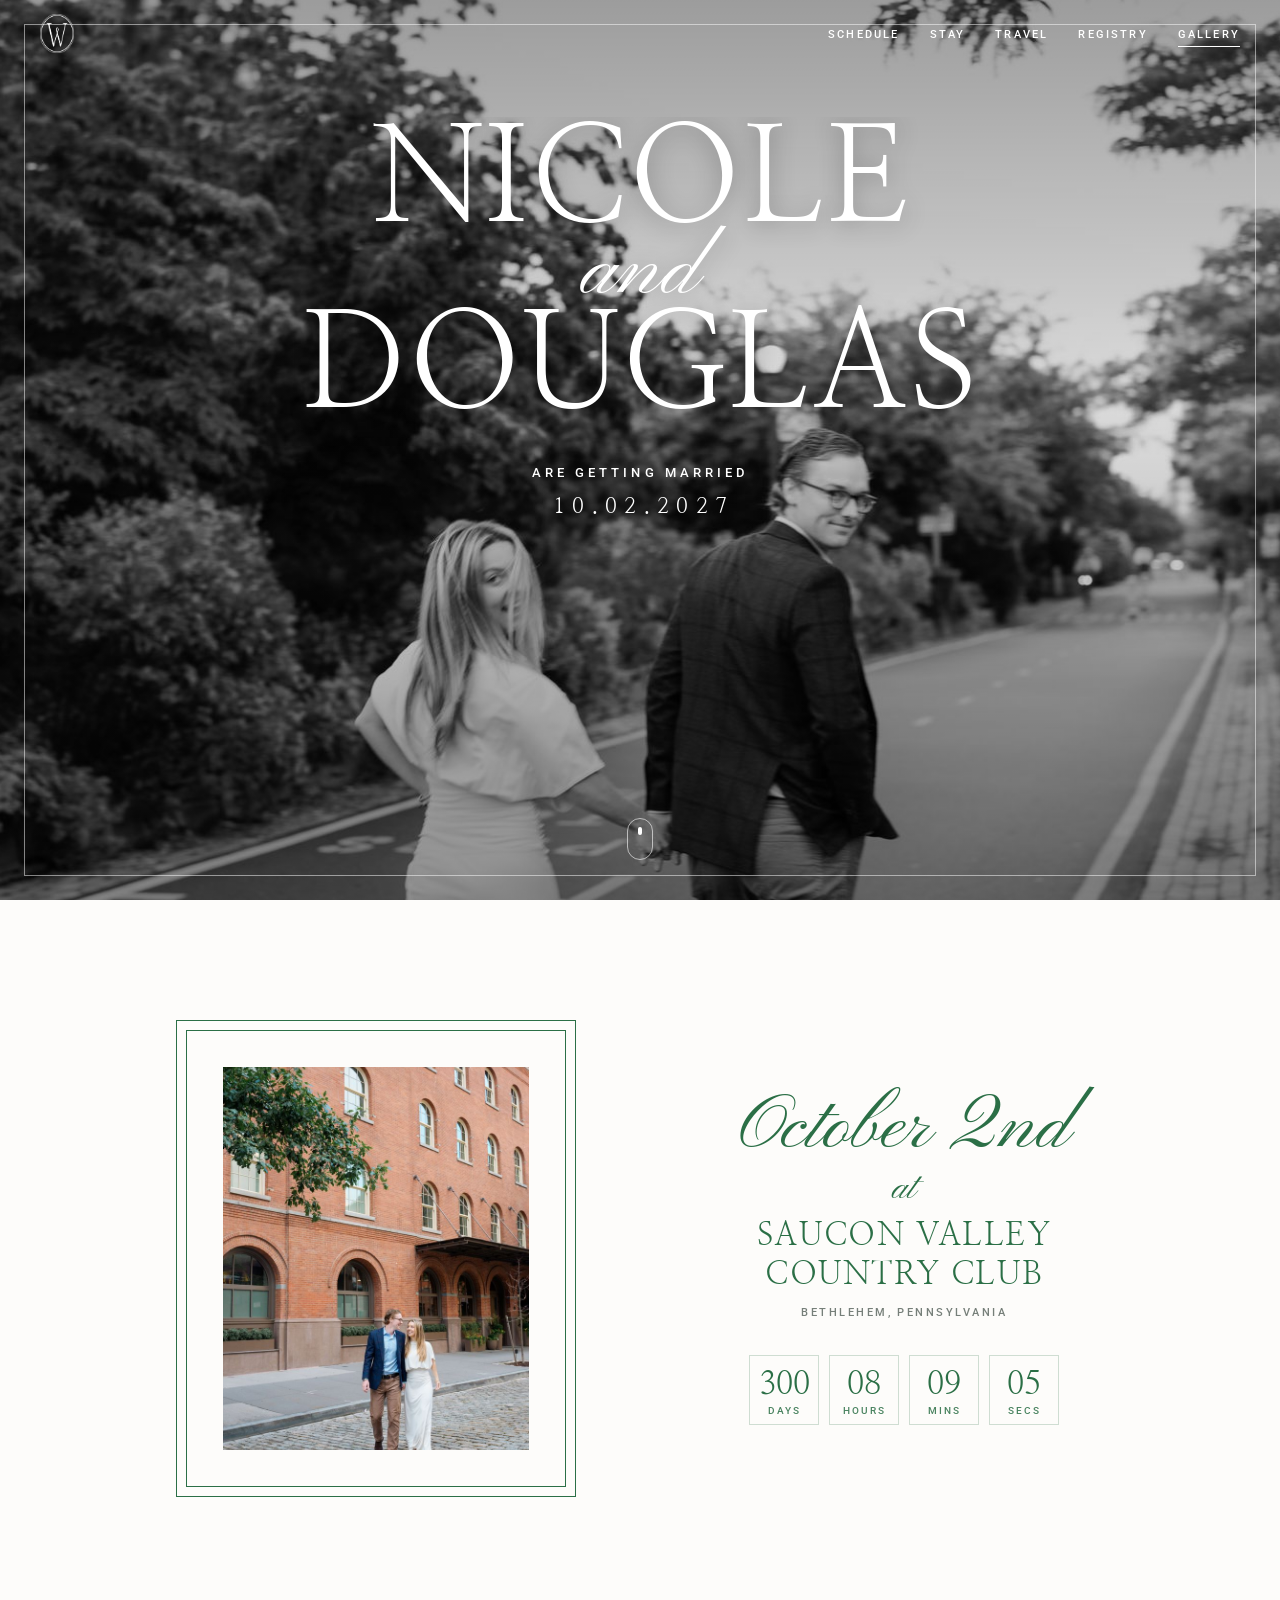
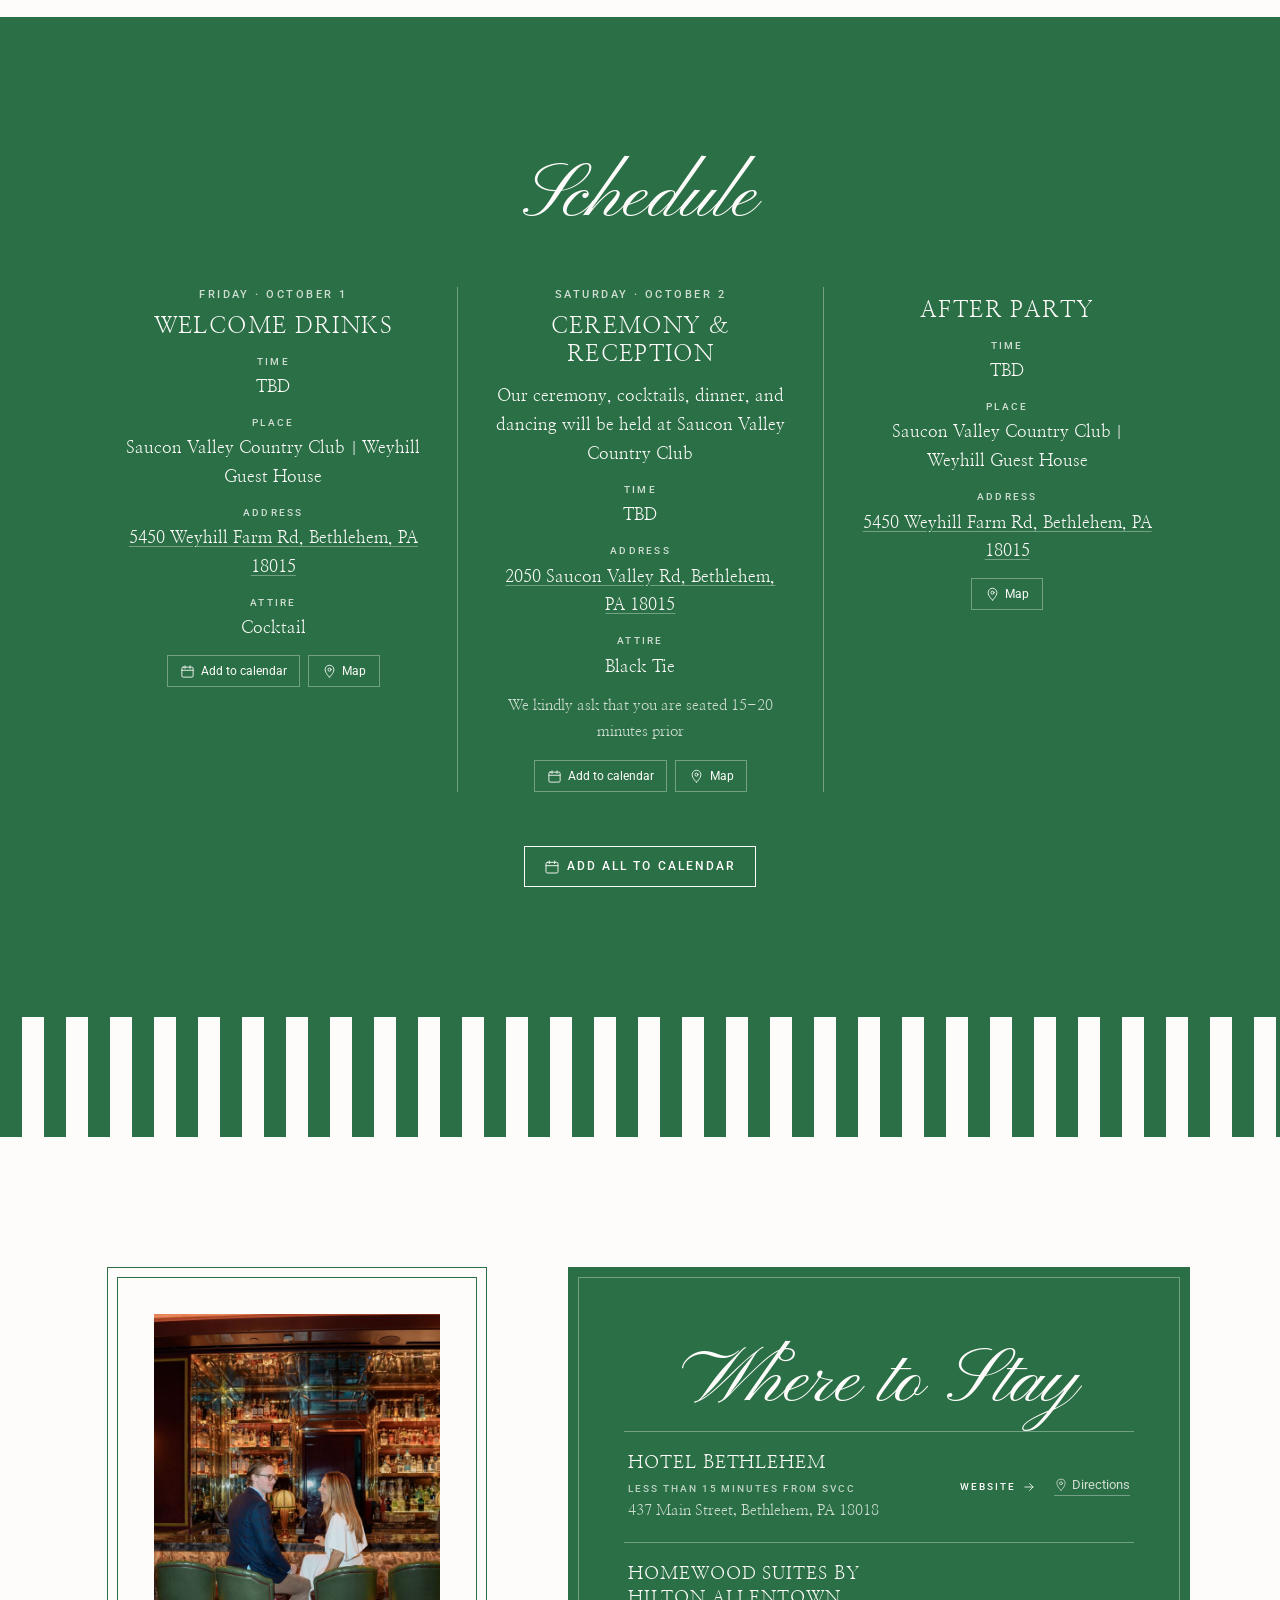
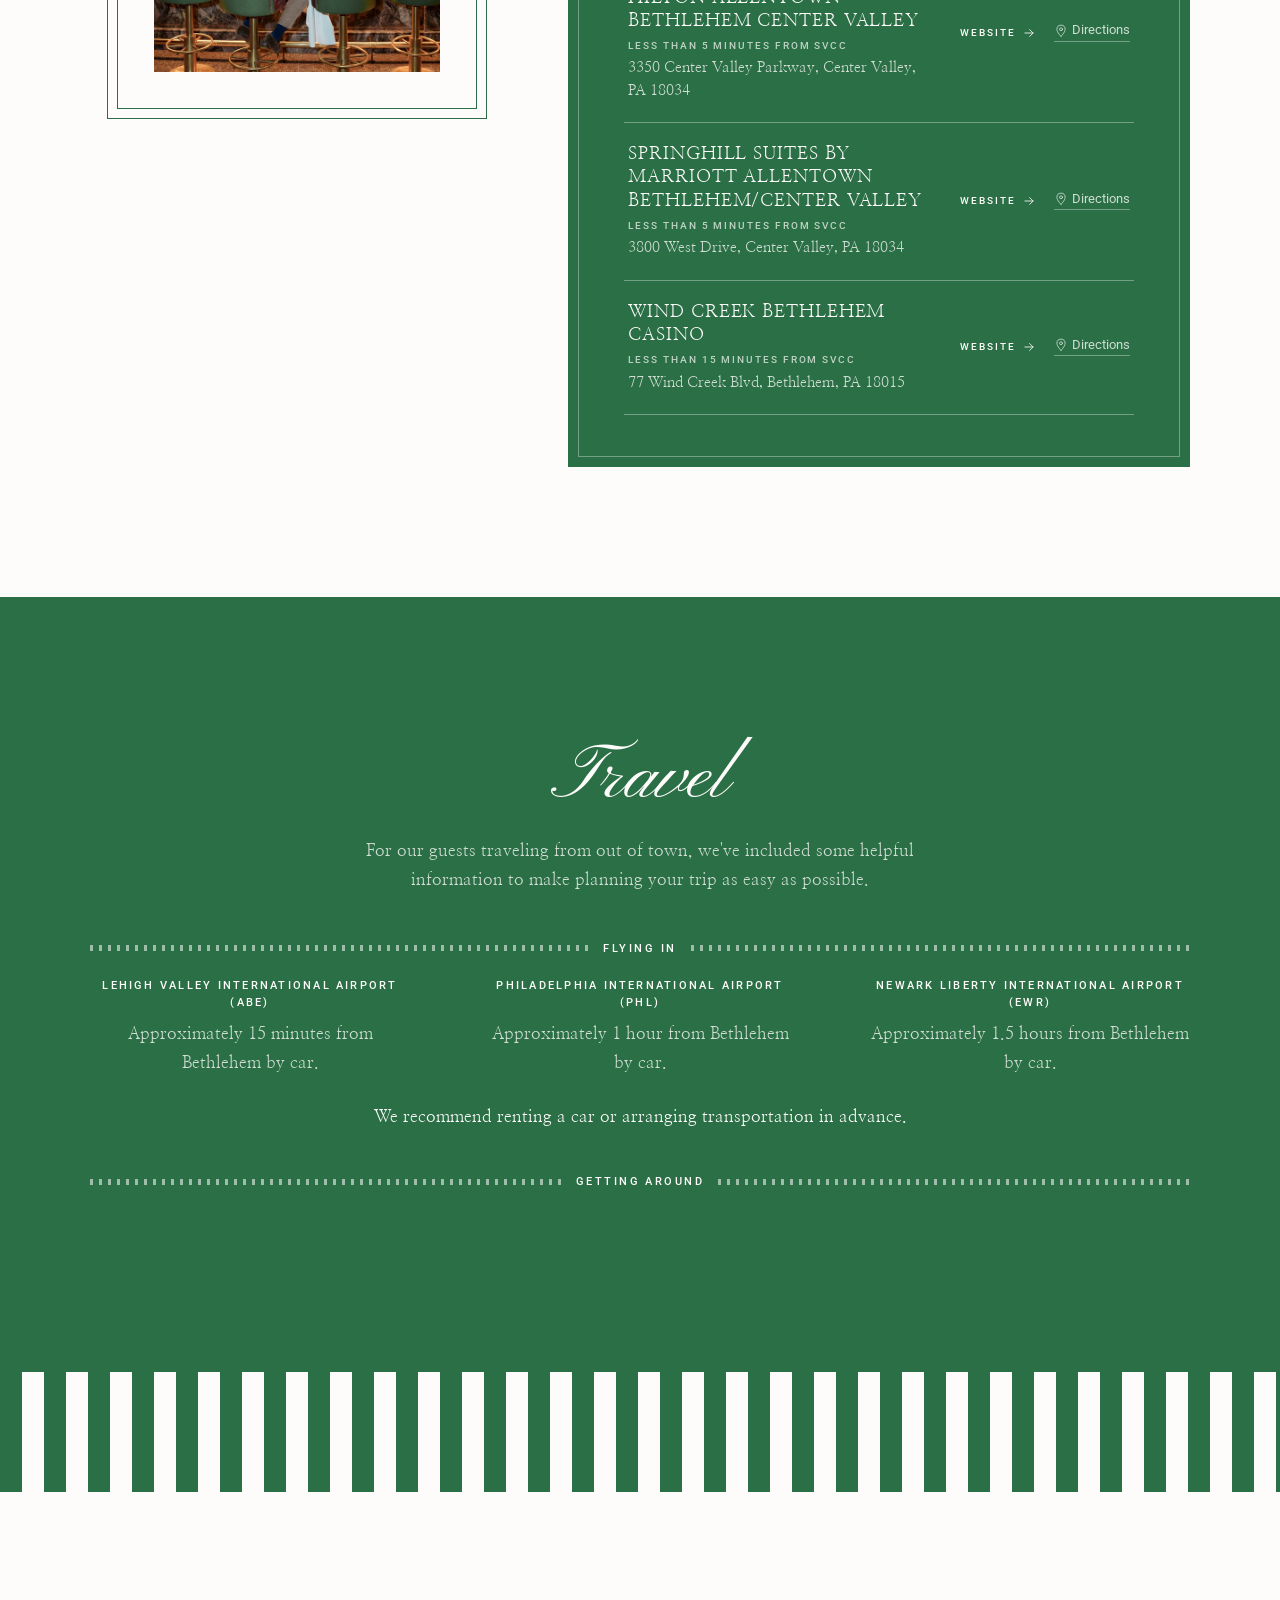
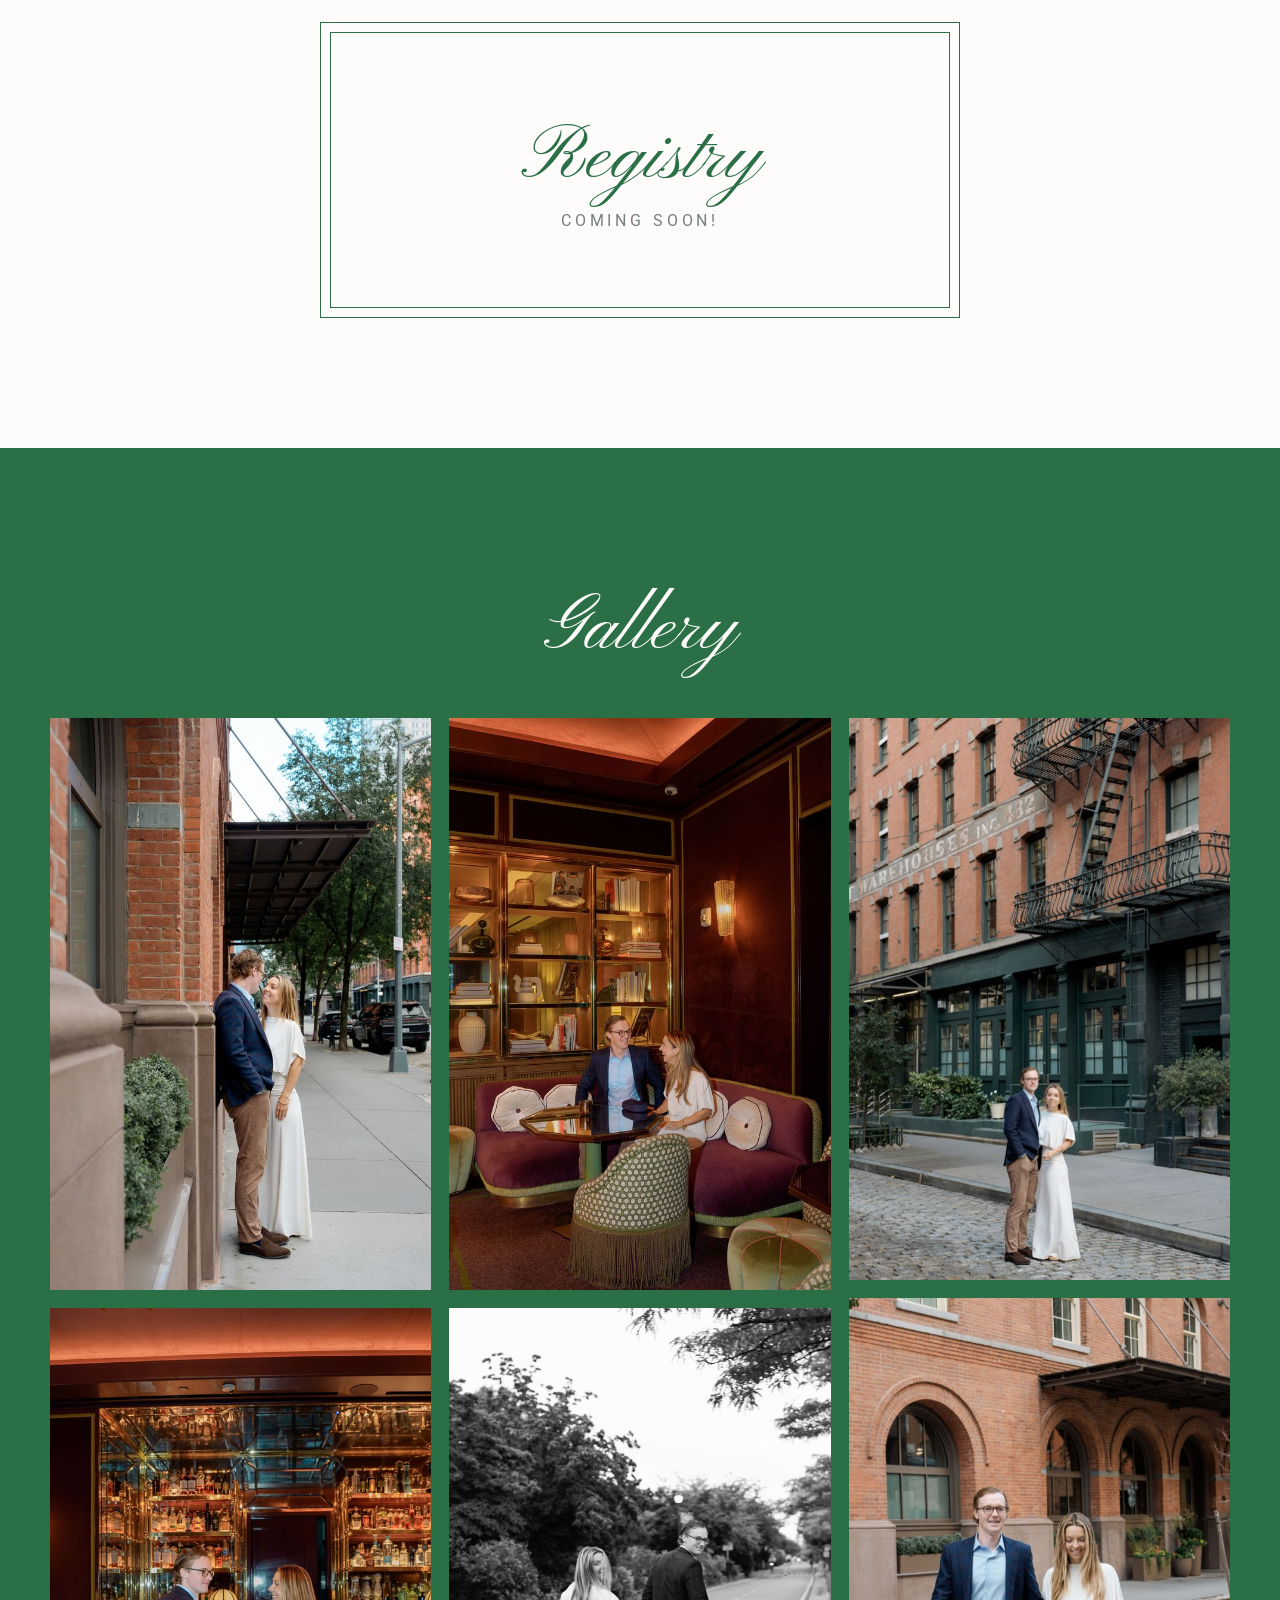
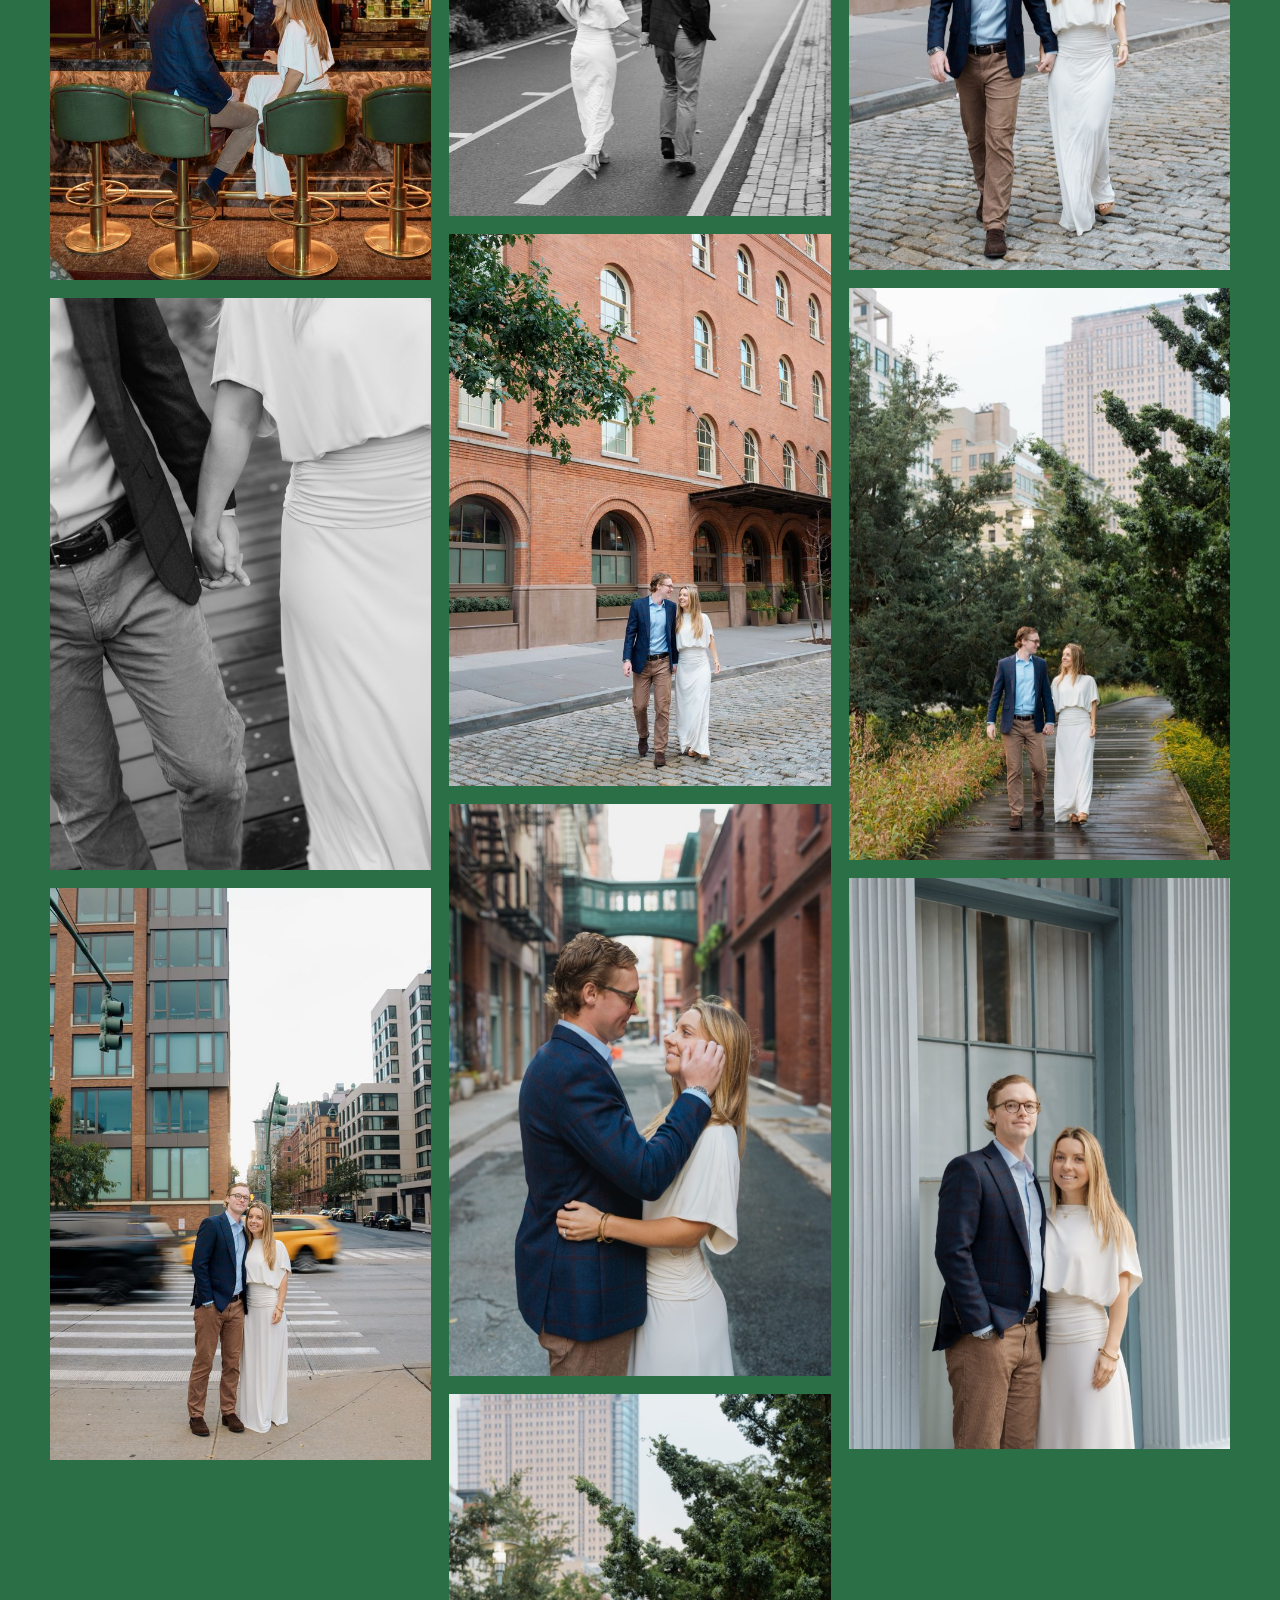
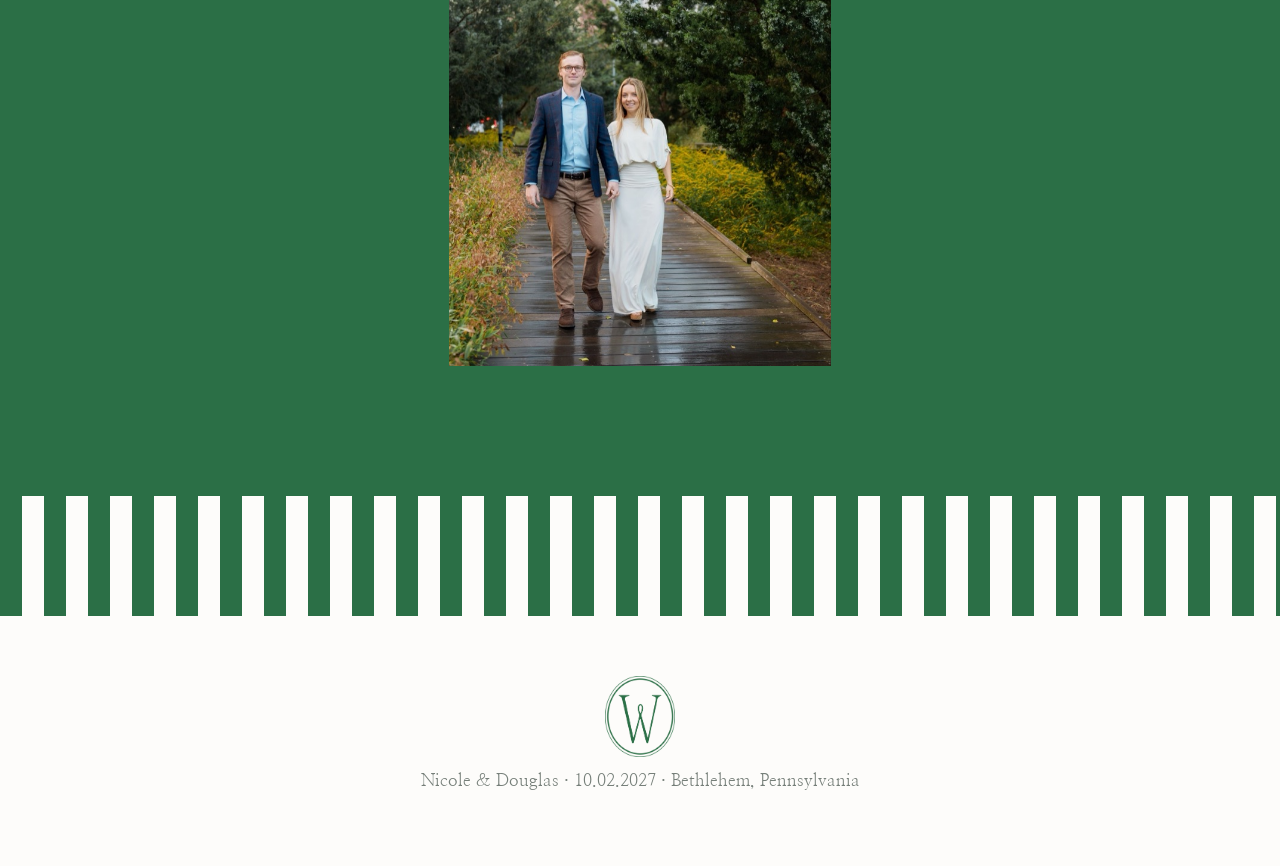
==== commit 65248eff: "Go back to a straight frame on the Where to Stay photo Co-Authored-By: Claude Opus 5.5 <noreply@anth" ====
--- a/index.html
+++ b/index.html
@@ -7,8 +7,8 @@
 <link rel="preconnect" href="https://fonts.googleapis.com">
 <link rel="preconnect" href="https://fonts.gstatic.com" crossorigin>
 <link href="https://fonts.googleapis.com/css2?family=Nanum+Myeongjo:wght@400;700&family=Roboto:wght@400;500&family=Pinyon+Script&display=swap" rel="stylesheet">
-<script src="content.js?v=202611122137"></script>
-<link rel="stylesheet" href="style.css?v=202611122137">
+<script src="content.js?v=202611122140"></script>
+<link rel="stylesheet" href="style.css?v=202611122140">
 <link rel="icon" type="image/png" href="crest.png">
 </head>
 <body class="locked">
--- a/style.css
+++ b/style.css
@@ -430,5 +430,3 @@
 .nav.solid::after{content:"";position:absolute;left:0;right:0;top:100%;height:6px;background:repeating-linear-gradient(90deg,var(--brand) 0 6px,var(--bg) 0 12px);opacity:.9}
 .sub::before,.sub::after{height:6px;background:repeating-linear-gradient(90deg,var(--primary) 0 3px,transparent 0 9px);opacity:.55}
 
-/* Where to Stay photo: arched top */
-.stay-split .framed,.stay-split .framed::before,.stay-split .framed img{border-radius:999px 999px 0 0}
